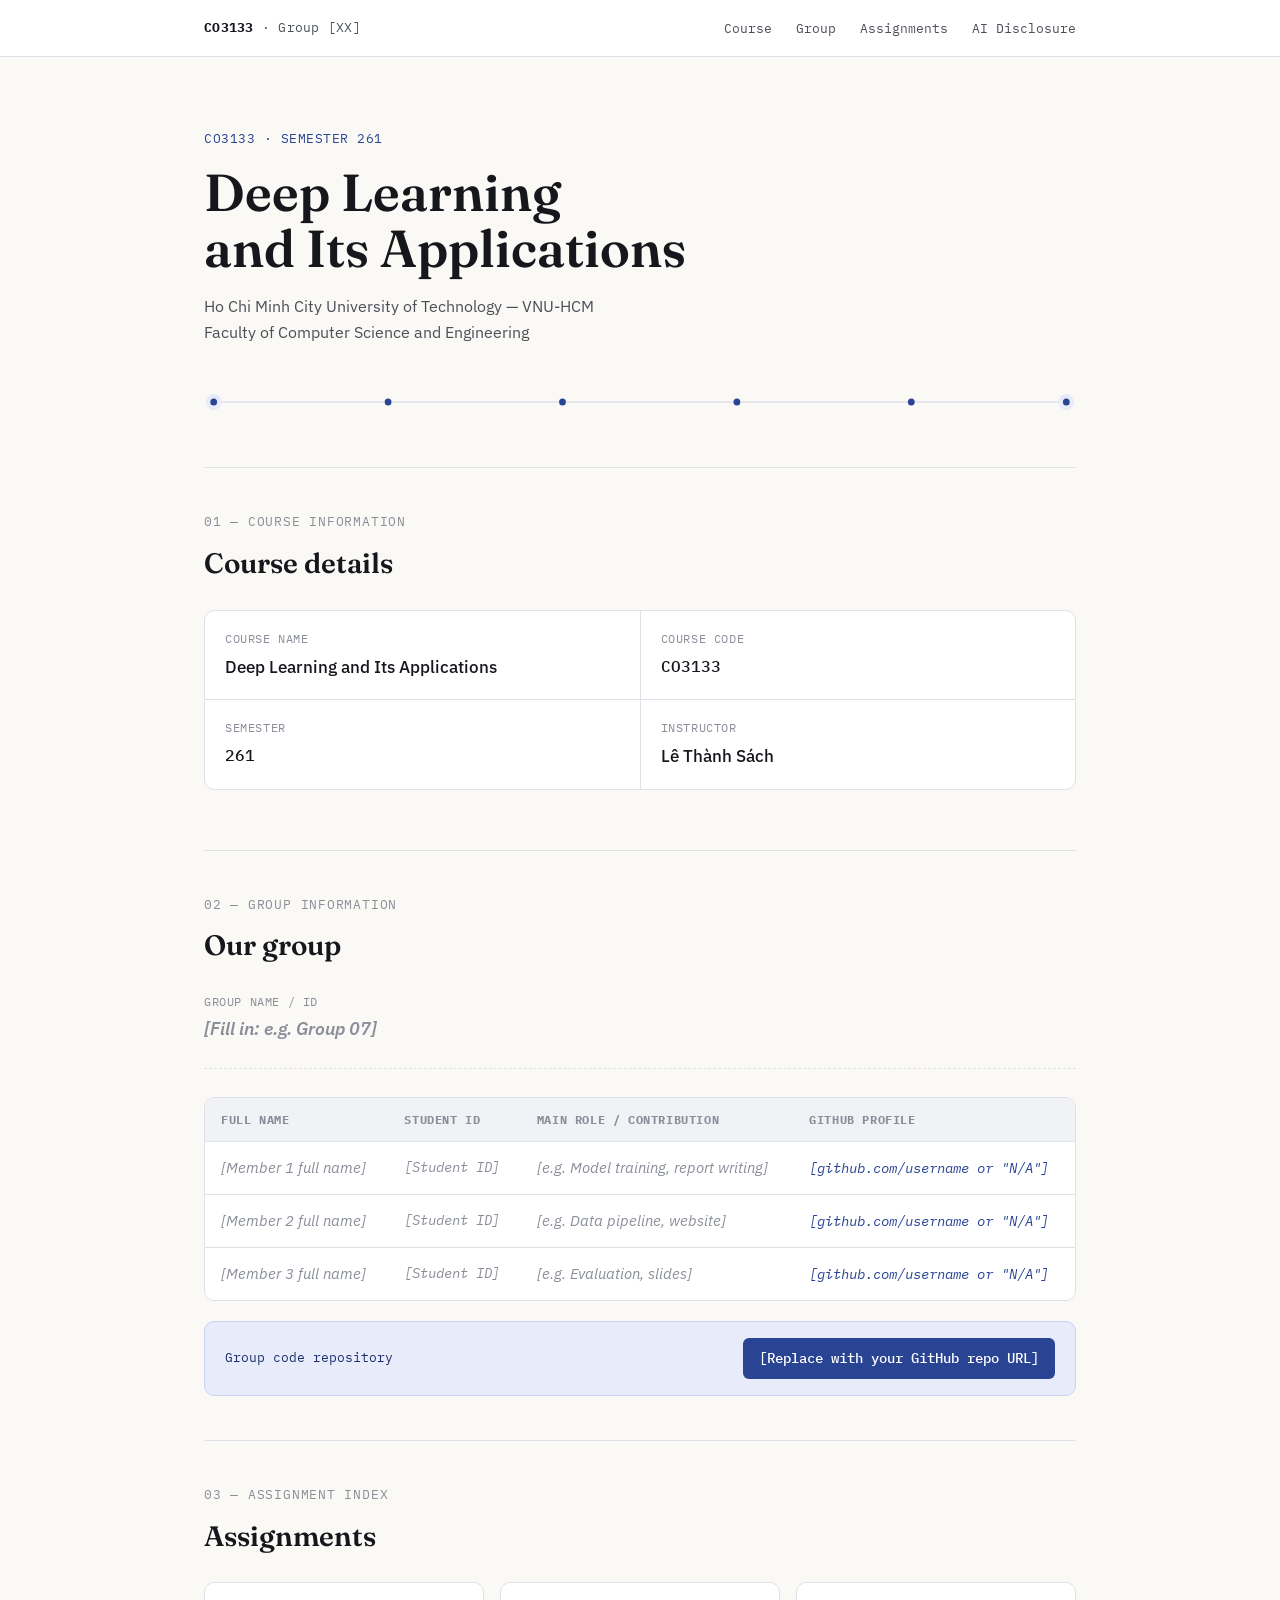
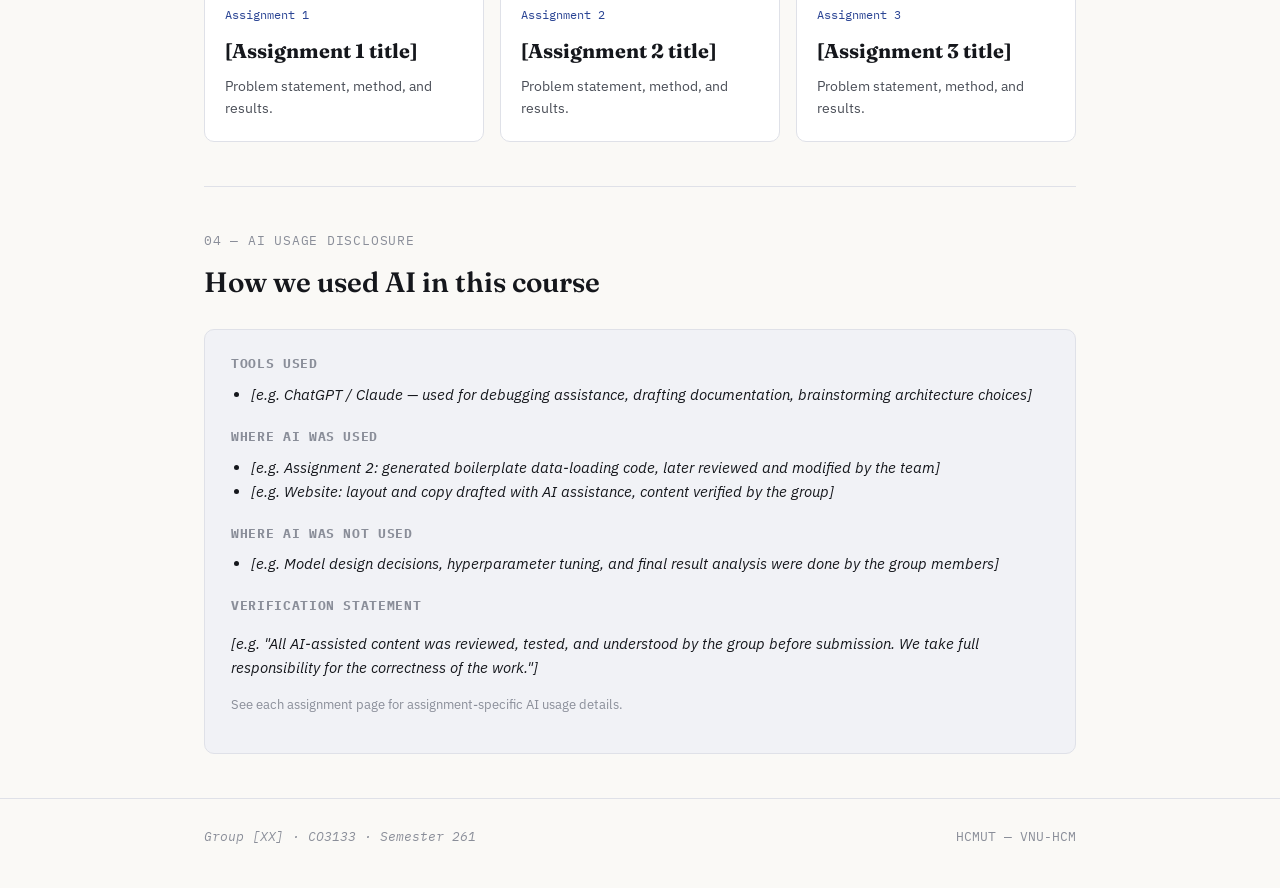
==== index.html @ ef09894c "Add files via upload" ====
<!DOCTYPE html>
<html lang="en">
<head>
<meta charset="UTF-8">
<meta name="viewport" content="width=device-width, initial-scale=1.0">
<title>CO3133 — Deep Learning and Its Applications | Group Site</title>
<meta name="description" content="Group landing page for CO3133 - Deep Learning and Its Applications, HCMUT.">
<link rel="stylesheet" href="style.css">
</head>
<body>

<header class="topnav">
  <div class="wrap">
    <a class="brand" href="#top"><strong>CO3133</strong> · Group [XX]</a>
    <nav>
      <a href="#course">Course</a>
      <a href="#group">Group</a>
      <a href="#assignments">Assignments</a>
      <a href="#ai-disclosure">AI Disclosure</a>
    </nav>
  </div>
</header>

<main id="top">
  <div class="wrap">

    <section class="hero">
      <p class="eyebrow">CO3133 · Semester 261</p>
      <h1 class="title">Deep Learning<br>and Its Applications</h1>
      <p class="institution">
        <span class="line">Ho Chi Minh City University of Technology — VNU-HCM</span>
        <span class="line">Faculty of Computer Science and Engineering</span>
      </p>

      <svg class="node-divider" viewBox="0 0 900 34" preserveAspectRatio="none" aria-hidden="true">
        <line x1="10" y1="17" x2="890" y2="17"></line>
        <circle class="pulse" cx="10" cy="17" r="8"></circle>
        <circle cx="10" cy="17" r="3.5"></circle>
        <circle cx="190" cy="17" r="3.5"></circle>
        <circle cx="370" cy="17" r="3.5"></circle>
        <circle cx="550" cy="17" r="3.5"></circle>
        <circle cx="730" cy="17" r="3.5"></circle>
        <circle class="pulse" cx="890" cy="17" r="8"></circle>
        <circle cx="890" cy="17" r="3.5"></circle>
      </svg>
    </section>

    <section id="course">
      <p class="section-label">01 — Course information</p>
      <h2 class="section-title">Course details</h2>
      <dl class="kv-grid">
        <div class="kv-item">
          <dt>Course name</dt>
          <dd>Deep Learning and Its Applications</dd>
        </div>
        <div class="kv-item">
          <dt>Course code</dt>
          <dd class="mono">CO3133</dd>
        </div>
        <div class="kv-item">
          <dt>Semester</dt>
          <dd class="mono">261</dd>
        </div>
        <div class="kv-item">
          <dt>Instructor</dt>
          <dd>Lê Thành Sách</dd>
        </div>
      </dl>
    </section>

    <section id="group">
      <p class="section-label">02 — Group information</p>
      <h2 class="section-title">Our group</h2>

      <dl class="group-meta">
        <div class="item">
          <dt>Group name / ID</dt>
          <dd class="placeholder">[Fill in: e.g. Group 07]</dd>
        </div>
      </dl>

      <div class="table-wrap">
        <table class="members">
          <thead>
            <tr>
              <th>Full name</th>
              <th>Student ID</th>
              <th>Main role / contribution</th>
              <th>GitHub profile</th>
            </tr>
          </thead>
          <tbody>
            <tr>
              <td class="placeholder">[Member 1 full name]</td>
              <td class="mono placeholder">[Student ID]</td>
              <td class="placeholder">[e.g. Model training, report writing]</td>
              <td><a href="#" class="placeholder">[github.com/username or "N/A"]</a></td>
            </tr>
            <tr>
              <td class="placeholder">[Member 2 full name]</td>
              <td class="mono placeholder">[Student ID]</td>
              <td class="placeholder">[e.g. Data pipeline, website]</td>
              <td><a href="#" class="placeholder">[github.com/username or "N/A"]</a></td>
            </tr>
            <tr>
              <td class="placeholder">[Member 3 full name]</td>
              <td class="mono placeholder">[Student ID]</td>
              <td class="placeholder">[e.g. Evaluation, slides]</td>
              <td><a href="#" class="placeholder">[github.com/username or "N/A"]</a></td>
            </tr>
            <!-- Add or remove <tr> rows to match your actual group size. -->
          </tbody>
        </table>
      </div>

      <div class="repo-callout">
        <span class="label">Group code repository</span>
        <a class="button" href="#" id="repo-link">[Replace with your GitHub repo URL]</a>
      </div>
    </section>

    <section id="assignments">
      <p class="section-label">03 — Assignment index</p>
      <h2 class="section-title">Assignments</h2>
      <div class="assign-grid">
        <a class="assign-card" href="assignment1.html">
          <p class="tag">Assignment 1</p>
          <h3>[Assignment 1 title]</h3>
          <p>Problem statement, method, and results.</p>
        </a>
        <a class="assign-card" href="assignment2.html">
          <p class="tag">Assignment 2</p>
          <h3>[Assignment 2 title]</h3>
          <p>Problem statement, method, and results.</p>
        </a>
        <a class="assign-card" href="assignment3.html">
          <p class="tag">Assignment 3</p>
          <h3>[Assignment 3 title]</h3>
          <p>Problem statement, method, and results.</p>
        </a>
      </div>
    </section>

    <section id="ai-disclosure">
      <p class="section-label">04 — AI usage disclosure</p>
      <h2 class="section-title">How we used AI in this course</h2>
      <div class="disclosure-box">
        <h4>Tools used</h4>
        <ul>
          <li class="placeholder">[e.g. ChatGPT / Claude — used for debugging assistance, drafting documentation, brainstorming architecture choices]</li>
        </ul>
        <h4>Where AI was used</h4>
        <ul>
          <li class="placeholder">[e.g. Assignment 2: generated boilerplate data-loading code, later reviewed and modified by the team]</li>
          <li class="placeholder">[e.g. Website: layout and copy drafted with AI assistance, content verified by the group]</li>
        </ul>
        <h4>Where AI was NOT used</h4>
        <ul>
          <li class="placeholder">[e.g. Model design decisions, hyperparameter tuning, and final result analysis were done by the group members]</li>
        </ul>
        <h4>Verification statement</h4>
        <p class="placeholder">[e.g. "All AI-assisted content was reviewed, tested, and understood by the group before submission. We take full responsibility for the correctness of the work."]</p>
        <p style="margin-top:14px; color: var(--ink-faint); font-size: 13px;">
          See each assignment page for assignment-specific AI usage details.
        </p>
      </div>
    </section>

  </div>
</main>

<footer>
  <div class="wrap" style="display:flex; justify-content:space-between; width:100%; flex-wrap:wrap; gap:8px;">
    <span class="placeholder">Group [XX] · CO3133 · Semester 261</span>
    <span>HCMUT — VNU-HCM</span>
  </div>
</footer>

</body>
</html>
---- style.css ----
/* ===================================================================
   CO3133 — Deep Learning and Its Applications — Group Site
   Design system: academic-technical. Paper background, deep indigo
   accent, serif display + sans body + mono for data fields (course
   codes, student IDs, repo paths) so identifiers read as data, not prose.
   =================================================================== */

@import url('https://fonts.googleapis.com/css2?family=Fraunces:opsz,wght@9..144,400;9..144,600;9..144,700&family=IBM+Plex+Sans:wght@400;500;600&family=IBM+Plex+Mono:wght@400;500&display=swap');

:root {
  --bg: #faf9f6;
  --paper: #ffffff;
  --ink: #15171c;
  --ink-soft: #4b4f58;
  --ink-faint: #8a8e99;
  --accent: #2a4494;
  --accent-dark: #1c2f6b;
  --accent-soft: #e7ebfa;
  --line: #dfe1e8;
  --mono-bg: #f1f2f6;
  --radius: 10px;
  --max-w: 920px;

  --font-display: 'Fraunces', Georgia, serif;
  --font-body: 'IBM Plex Sans', -apple-system, sans-serif;
  --font-mono: 'IBM Plex Mono', 'SFMono-Regular', Menlo, monospace;
}

* { box-sizing: border-box; }

html { scroll-behavior: smooth; }
@media (prefers-reduced-motion: reduce) {
  html { scroll-behavior: auto; }
  * { animation: none !important; transition: none !important; }
}

body {
  margin: 0;
  background: var(--bg);
  color: var(--ink);
  font-family: var(--font-body);
  font-size: 16px;
  line-height: 1.6;
  -webkit-font-smoothing: antialiased;
}

.wrap {
  max-width: var(--max-w);
  margin: 0 auto;
  padding: 0 24px;
}

/* ---------- Top nav ---------- */
.topnav {
  border-bottom: 1px solid var(--line);
  background: var(--paper);
  position: sticky;
  top: 0;
  z-index: 10;
}
.topnav .wrap {
  display: flex;
  align-items: center;
  justify-content: space-between;
  height: 56px;
}
.topnav .brand {
  font-family: var(--font-mono);
  font-size: 13px;
  letter-spacing: 0.02em;
  color: var(--ink-soft);
  text-decoration: none;
}
.topnav .brand strong { color: var(--ink); }
.topnav nav a {
  font-family: var(--font-mono);
  font-size: 13px;
  color: var(--ink-soft);
  text-decoration: none;
  margin-left: 20px;
}
.topnav nav a:hover, .topnav nav a:focus-visible { color: var(--accent); }

/* ---------- Hero ---------- */
.hero {
  padding: 72px 0 40px;
}
.eyebrow {
  font-family: var(--font-mono);
  font-size: 13px;
  color: var(--accent);
  letter-spacing: 0.04em;
  text-transform: uppercase;
  margin: 0 0 14px;
}
h1.title {
  font-family: var(--font-display);
  font-weight: 600;
  font-size: clamp(32px, 5vw, 52px);
  line-height: 1.08;
  margin: 0 0 18px;
  color: var(--ink);
}
.institution {
  font-size: 16px;
  color: var(--ink-soft);
  margin: 0;
  max-width: 46ch;
}
.institution .line { display: block; }

/* ---------- Node divider (signature element) ---------- */
.node-divider {
  width: 100%;
  height: 34px;
  margin: 40px 0 8px;
  display: block;
}
.node-divider circle { fill: var(--accent); }
.node-divider line { stroke: var(--line); stroke-width: 1.5; }
.node-divider .pulse { fill: var(--accent-soft); }

/* ---------- Sections ---------- */
section { padding: 44px 0; border-top: 1px solid var(--line); }
section:first-of-type { border-top: none; }

.section-label {
  font-family: var(--font-mono);
  font-size: 13px;
  color: var(--ink-faint);
  text-transform: uppercase;
  letter-spacing: 0.06em;
  margin: 0 0 8px;
}
h2.section-title {
  font-family: var(--font-display);
  font-weight: 600;
  font-size: 28px;
  margin: 0 0 24px;
  color: var(--ink);
}

/* ---------- Key/value data grid (course info) ---------- */
.kv-grid {
  display: grid;
  grid-template-columns: repeat(2, 1fr);
  gap: 1px;
  background: var(--line);
  border: 1px solid var(--line);
  border-radius: var(--radius);
  overflow: hidden;
}
.kv-item {
  background: var(--paper);
  padding: 18px 20px;
}
.kv-item dt {
  font-family: var(--font-mono);
  font-size: 12px;
  color: var(--ink-faint);
  text-transform: uppercase;
  letter-spacing: 0.05em;
  margin: 0 0 6px;
}
.kv-item dd {
  margin: 0;
  font-size: 17px;
  font-weight: 500;
  color: var(--ink);
}
.kv-item dd.mono { font-family: var(--font-mono); font-size: 16px; }
@media (max-width: 560px) { .kv-grid { grid-template-columns: 1fr; } }

/* ---------- Group meta ---------- */
.group-meta {
  display: flex;
  gap: 32px;
  flex-wrap: wrap;
  margin-bottom: 28px;
  padding-bottom: 24px;
  border-bottom: 1px dashed var(--line);
}
.group-meta .item dt {
  font-family: var(--font-mono);
  font-size: 12px;
  color: var(--ink-faint);
  text-transform: uppercase;
  letter-spacing: 0.05em;
  margin: 0 0 4px;
}
.group-meta .item dd {
  margin: 0;
  font-size: 18px;
  font-weight: 600;
}

/* ---------- Member table ---------- */
.table-wrap {
  border: 1px solid var(--line);
  border-radius: var(--radius);
  overflow: hidden;
}
table.members {
  width: 100%;
  border-collapse: collapse;
  background: var(--paper);
}
table.members th {
  text-align: left;
  font-family: var(--font-mono);
  font-size: 12px;
  text-transform: uppercase;
  letter-spacing: 0.05em;
  color: var(--ink-faint);
  background: var(--mono-bg);
  padding: 12px 16px;
  border-bottom: 1px solid var(--line);
}
table.members td {
  padding: 14px 16px;
  border-bottom: 1px solid var(--line);
  font-size: 15px;
  vertical-align: top;
}
table.members tr:last-child td { border-bottom: none; }
table.members td.mono, table.members a {
  font-family: var(--font-mono);
  font-size: 14px;
}
table.members a { color: var(--accent); text-decoration: none; }
table.members a:hover { text-decoration: underline; }
.placeholder { color: var(--ink-faint); font-style: italic; }

/* ---------- Repo callout ---------- */
.repo-callout {
  margin-top: 20px;
  display: flex;
  align-items: center;
  justify-content: space-between;
  gap: 16px;
  flex-wrap: wrap;
  background: var(--accent-soft);
  border: 1px solid #c9d3f2;
  border-radius: var(--radius);
  padding: 16px 20px;
}
.repo-callout .label {
  font-family: var(--font-mono);
  font-size: 13px;
  color: var(--accent-dark);
}
.repo-callout a.button {
  font-family: var(--font-mono);
  font-size: 14px;
  font-weight: 500;
  color: #fff;
  background: var(--accent);
  padding: 9px 16px;
  border-radius: 6px;
  text-decoration: none;
}
.repo-callout a.button:hover { background: var(--accent-dark); }

/* ---------- Assignment cards ---------- */
.assign-grid {
  display: grid;
  grid-template-columns: repeat(3, 1fr);
  gap: 16px;
}
@media (max-width: 700px) { .assign-grid { grid-template-columns: 1fr; } }
.assign-card {
  display: block;
  border: 1px solid var(--line);
  border-radius: var(--radius);
  padding: 22px 20px;
  text-decoration: none;
  color: var(--ink);
  background: var(--paper);
  transition: border-color 0.15s ease, transform 0.15s ease;
}
.assign-card:hover, .assign-card:focus-visible {
  border-color: var(--accent);
  transform: translateY(-2px);
}
.assign-card .tag {
  font-family: var(--font-mono);
  font-size: 12px;
  color: var(--accent);
  margin: 0 0 10px;
}
.assign-card h3 {
  font-family: var(--font-display);
  font-size: 20px;
  margin: 0 0 8px;
}
.assign-card p {
  margin: 0;
  font-size: 14px;
  color: var(--ink-soft);
}

/* ---------- AI disclosure ---------- */
.disclosure-box {
  background: var(--mono-bg);
  border: 1px solid var(--line);
  border-radius: var(--radius);
  padding: 24px 26px;
}
.disclosure-box h4 {
  font-family: var(--font-mono);
  font-size: 13px;
  text-transform: uppercase;
  letter-spacing: 0.05em;
  color: var(--ink-faint);
  margin: 0 0 8px;
}
.disclosure-box h4:not(:first-child) { margin-top: 20px; }
.disclosure-box p, .disclosure-box li { font-size: 15px; color: var(--ink); }
.disclosure-box ul { margin: 8px 0 0; padding-left: 20px; }

/* ---------- Footer ---------- */
footer {
  border-top: 1px solid var(--line);
  padding: 28px 0 40px;
  font-family: var(--font-mono);
  font-size: 13px;
  color: var(--ink-faint);
  display: flex;
  justify-content: space-between;
  flex-wrap: wrap;
  gap: 8px;
}

/* ---------- Assignment stub page ---------- */
.breadcrumb {
  font-family: var(--font-mono);
  font-size: 13px;
  color: var(--ink-faint);
  margin: 28px 0 0;
}
.breadcrumb a { color: var(--accent); text-decoration: none; }
.stub-note {
  border: 1px dashed var(--line);
  border-radius: var(--radius);
  padding: 20px;
  color: var(--ink-soft);
  font-size: 14px;
  background: var(--paper);
}
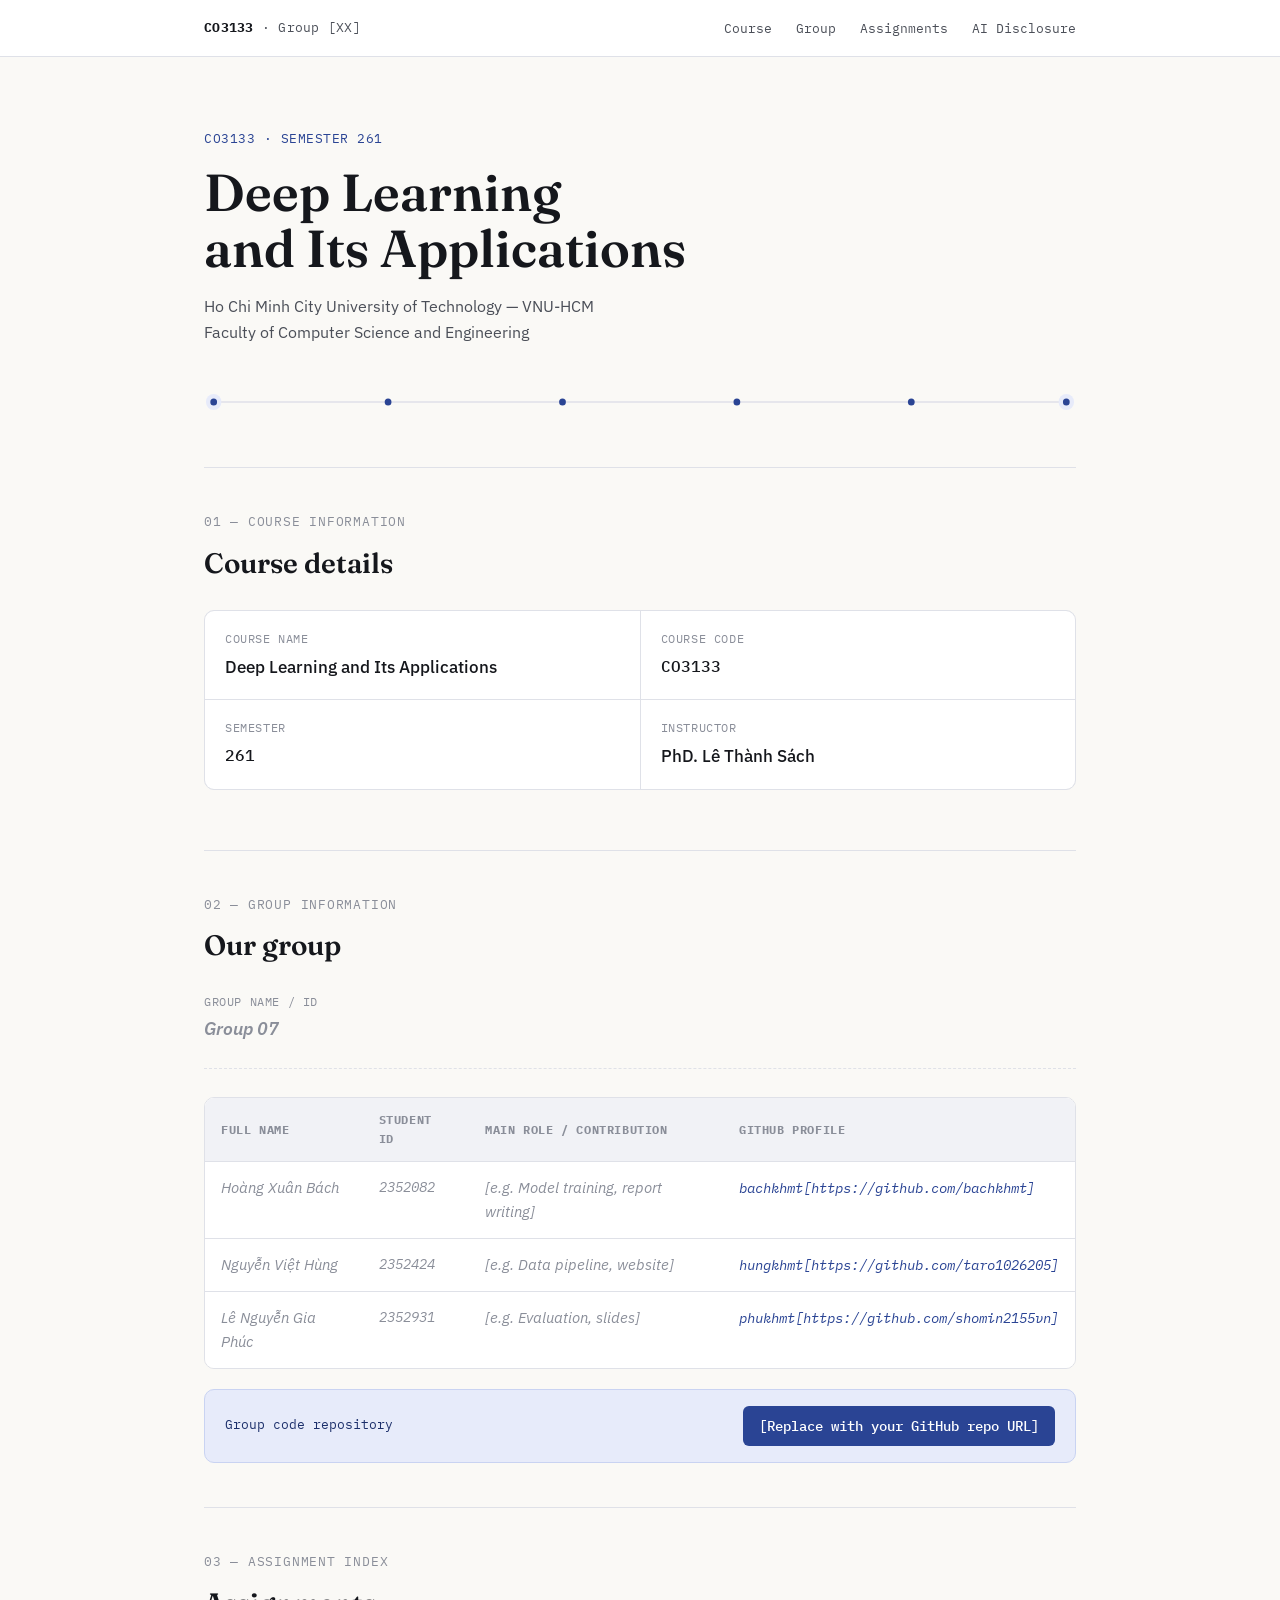
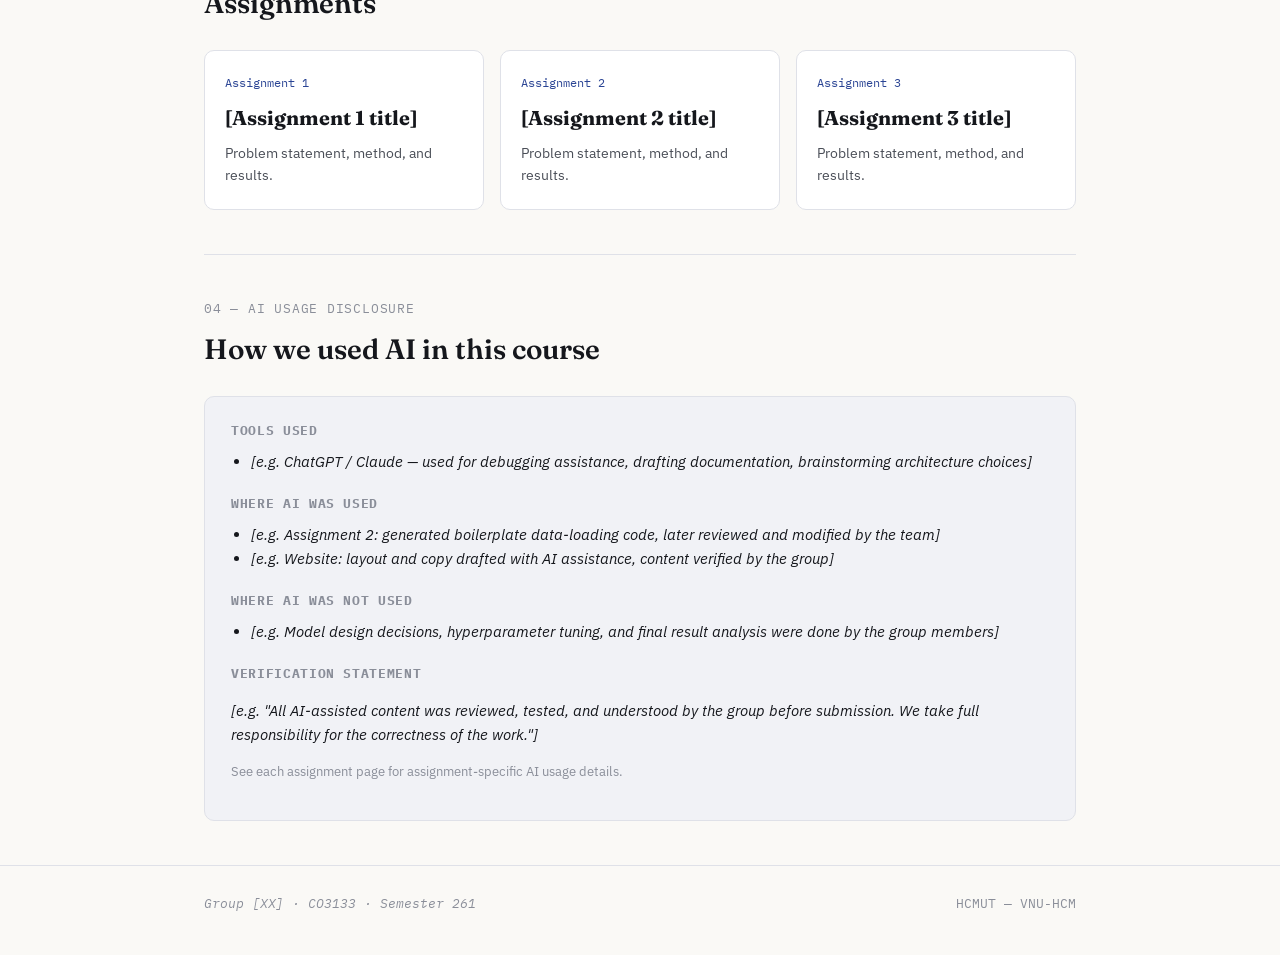
==== commit d71372d4: "personal information" ====
--- a/index.html
+++ b/index.html
@@ -63,7 +63,7 @@
         </div>
         <div class="kv-item">
           <dt>Instructor</dt>
-          <dd>Lê Thành Sách</dd>
+          <dd>PhD. Lê Thành Sách</dd>
         </div>
       </dl>
     </section>
@@ -75,7 +75,7 @@
       <dl class="group-meta">
         <div class="item">
           <dt>Group name / ID</dt>
-          <dd class="placeholder">[Fill in: e.g. Group 07]</dd>
+          <dd class="placeholder">Group 07</dd>
         </div>
       </dl>
 
@@ -91,22 +91,22 @@
           </thead>
           <tbody>
             <tr>
-              <td class="placeholder">[Member 1 full name]</td>
-              <td class="mono placeholder">[Student ID]</td>
+              <td class="placeholder">Hoàng Xuân Bách</td>
+              <td class="mono placeholder">2352082</td>
               <td class="placeholder">[e.g. Model training, report writing]</td>
-              <td><a href="#" class="placeholder">[github.com/username or "N/A"]</a></td>
+              <td><a href="#" class="placeholder">bachkhmt[https://github.com/bachkhmt]</a></td>
             </tr>
             <tr>
-              <td class="placeholder">[Member 2 full name]</td>
-              <td class="mono placeholder">[Student ID]</td>
+              <td class="placeholder">Nguyễn Việt Hùng</td>
+              <td class="mono placeholder">2352424</td>
               <td class="placeholder">[e.g. Data pipeline, website]</td>
-              <td><a href="#" class="placeholder">[github.com/username or "N/A"]</a></td>
+              <td><a href="#" class="placeholder">hungkhmt[https://github.com/taro1026205]</a></td>
             </tr>
             <tr>
-              <td class="placeholder">[Member 3 full name]</td>
-              <td class="mono placeholder">[Student ID]</td>
+              <td class="placeholder">Lê Nguyễn Gia Phúc</td>
+              <td class="mono placeholder">2352931</td>
               <td class="placeholder">[e.g. Evaluation, slides]</td>
-              <td><a href="#" class="placeholder">[github.com/username or "N/A"]</a></td>
+              <td><a href="#" class="placeholder">phukhmt[https://github.com/shomin2155vn]</a></td>
             </tr>
             <!-- Add or remove <tr> rows to match your actual group size. -->
           </tbody>
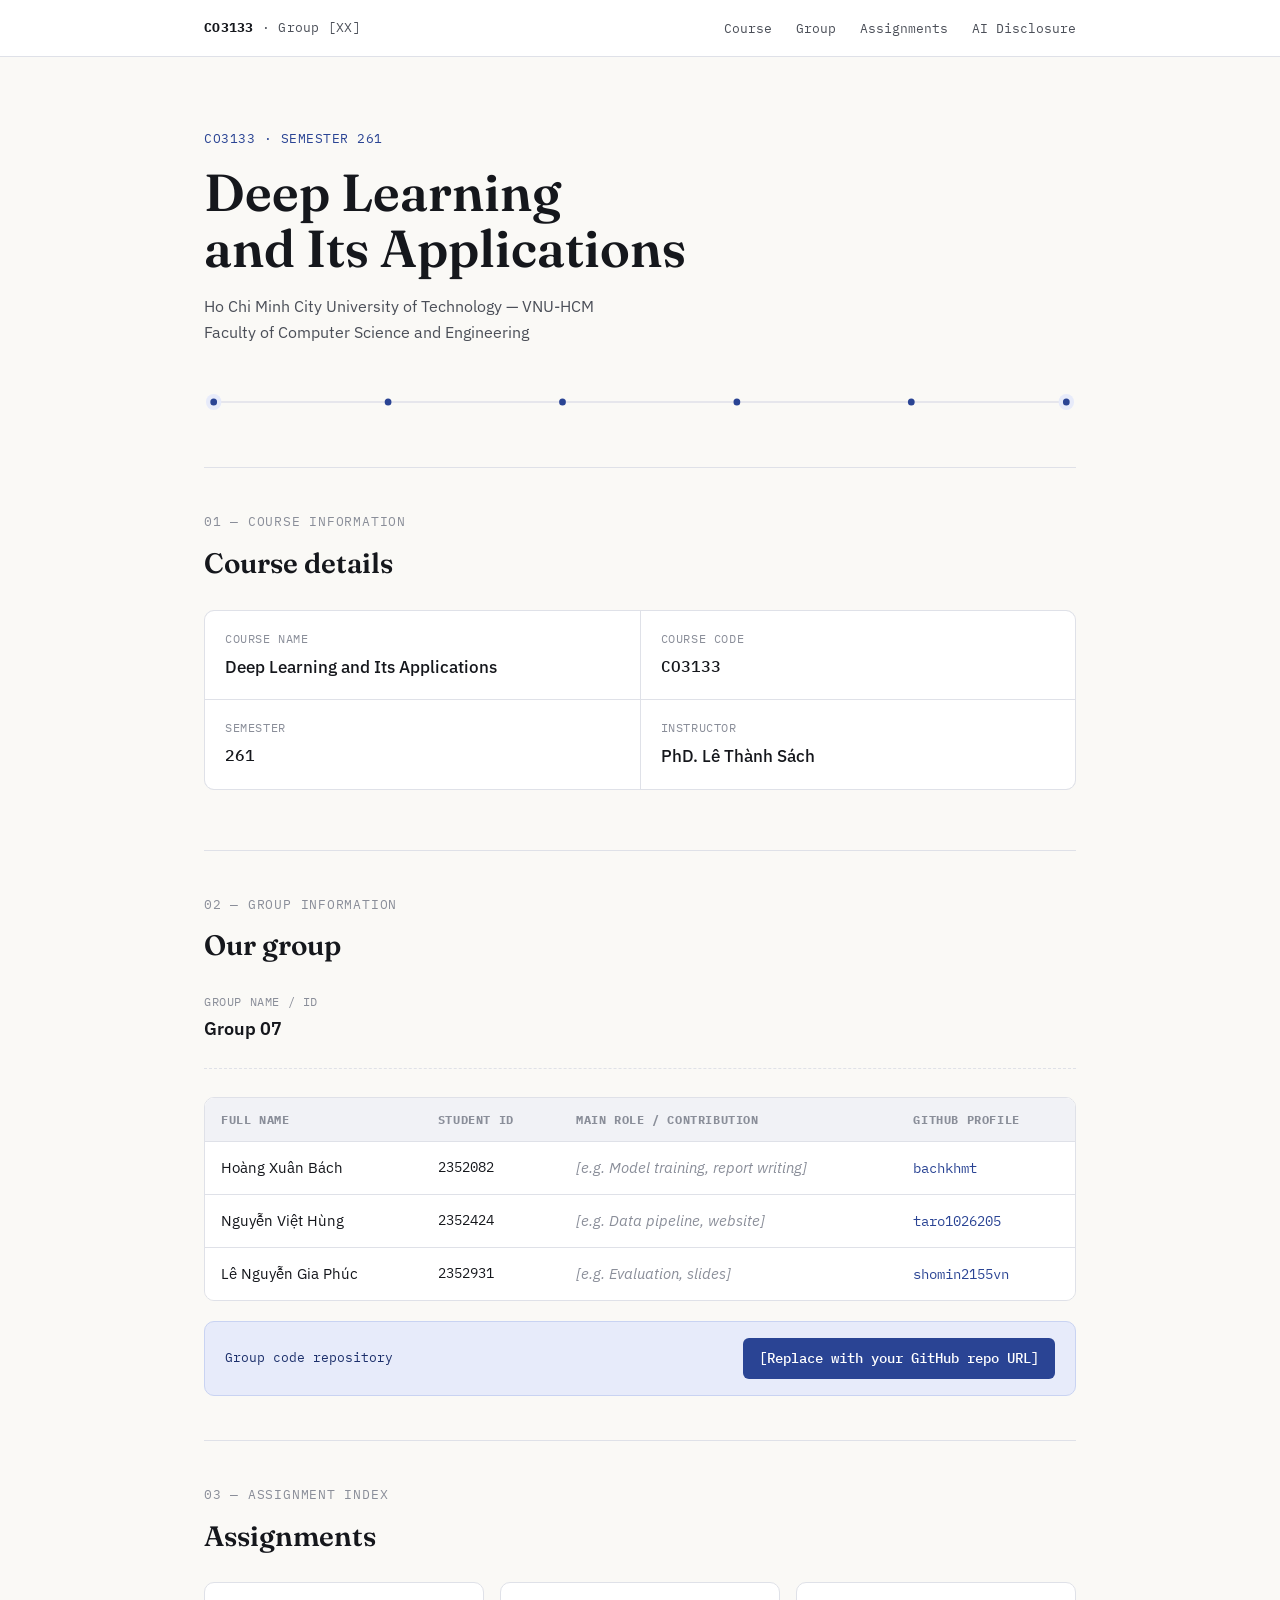
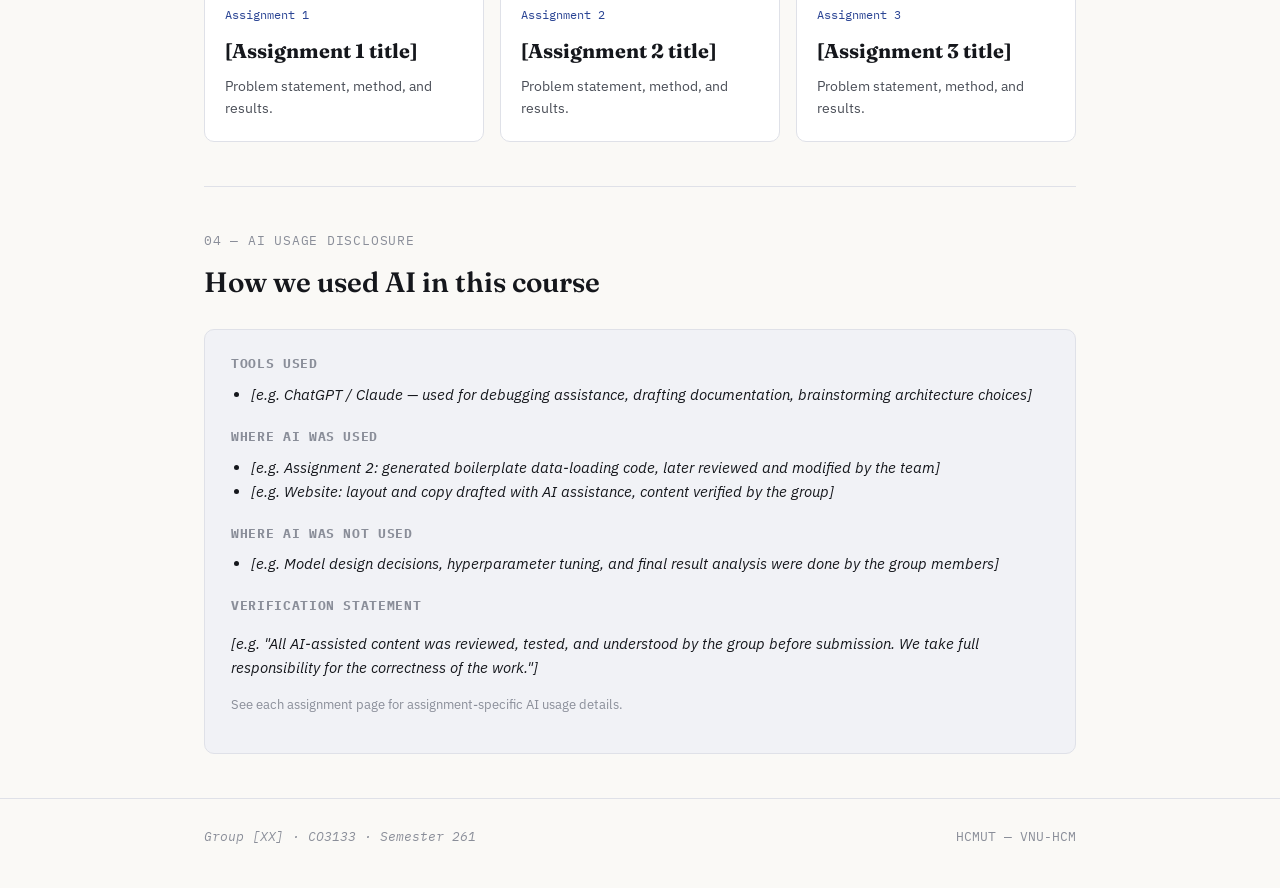
==== commit d68c2ffa: "group infor update" ====
--- a/index.html
+++ b/index.html
@@ -75,7 +75,7 @@
       <dl class="group-meta">
         <div class="item">
           <dt>Group name / ID</dt>
-          <dd class="placeholder">Group 07</dd>
+          <dd>Group 07</dd>
         </div>
       </dl>
 
@@ -91,22 +91,22 @@
           </thead>
           <tbody>
             <tr>
-              <td class="placeholder">Hoàng Xuân Bách</td>
-              <td class="mono placeholder">2352082</td>
+              <td>Hoàng Xuân Bách</td>
+              <td class="mono">2352082</td>
               <td class="placeholder">[e.g. Model training, report writing]</td>
-              <td><a href="#" class="placeholder">bachkhmt[https://github.com/bachkhmt]</a></td>
+              <td><a href="https://github.com/bachkhmt" target="_blank" rel="noopener">bachkhmt</a></td>
             </tr>
             <tr>
-              <td class="placeholder">Nguyễn Việt Hùng</td>
-              <td class="mono placeholder">2352424</td>
+              <td>Nguyễn Việt Hùng</td>
+              <td class="mono">2352424</td>
               <td class="placeholder">[e.g. Data pipeline, website]</td>
-              <td><a href="#" class="placeholder">hungkhmt[https://github.com/taro1026205]</a></td>
+              <td><a href="https://github.com/taro1026205" target="_blank" rel="noopener">taro1026205</a></td>
             </tr>
             <tr>
-              <td class="placeholder">Lê Nguyễn Gia Phúc</td>
-              <td class="mono placeholder">2352931</td>
+              <td>Lê Nguyễn Gia Phúc</td>
+              <td class="mono">2352931</td>
               <td class="placeholder">[e.g. Evaluation, slides]</td>
-              <td><a href="#" class="placeholder">phukhmt[https://github.com/shomin2155vn]</a></td>
+              <td><a href="https://github.com/shomin2155vn" target="_blank" rel="noopener">shomin2155vn</a></td>
             </tr>
             <!-- Add or remove <tr> rows to match your actual group size. -->
           </tbody>
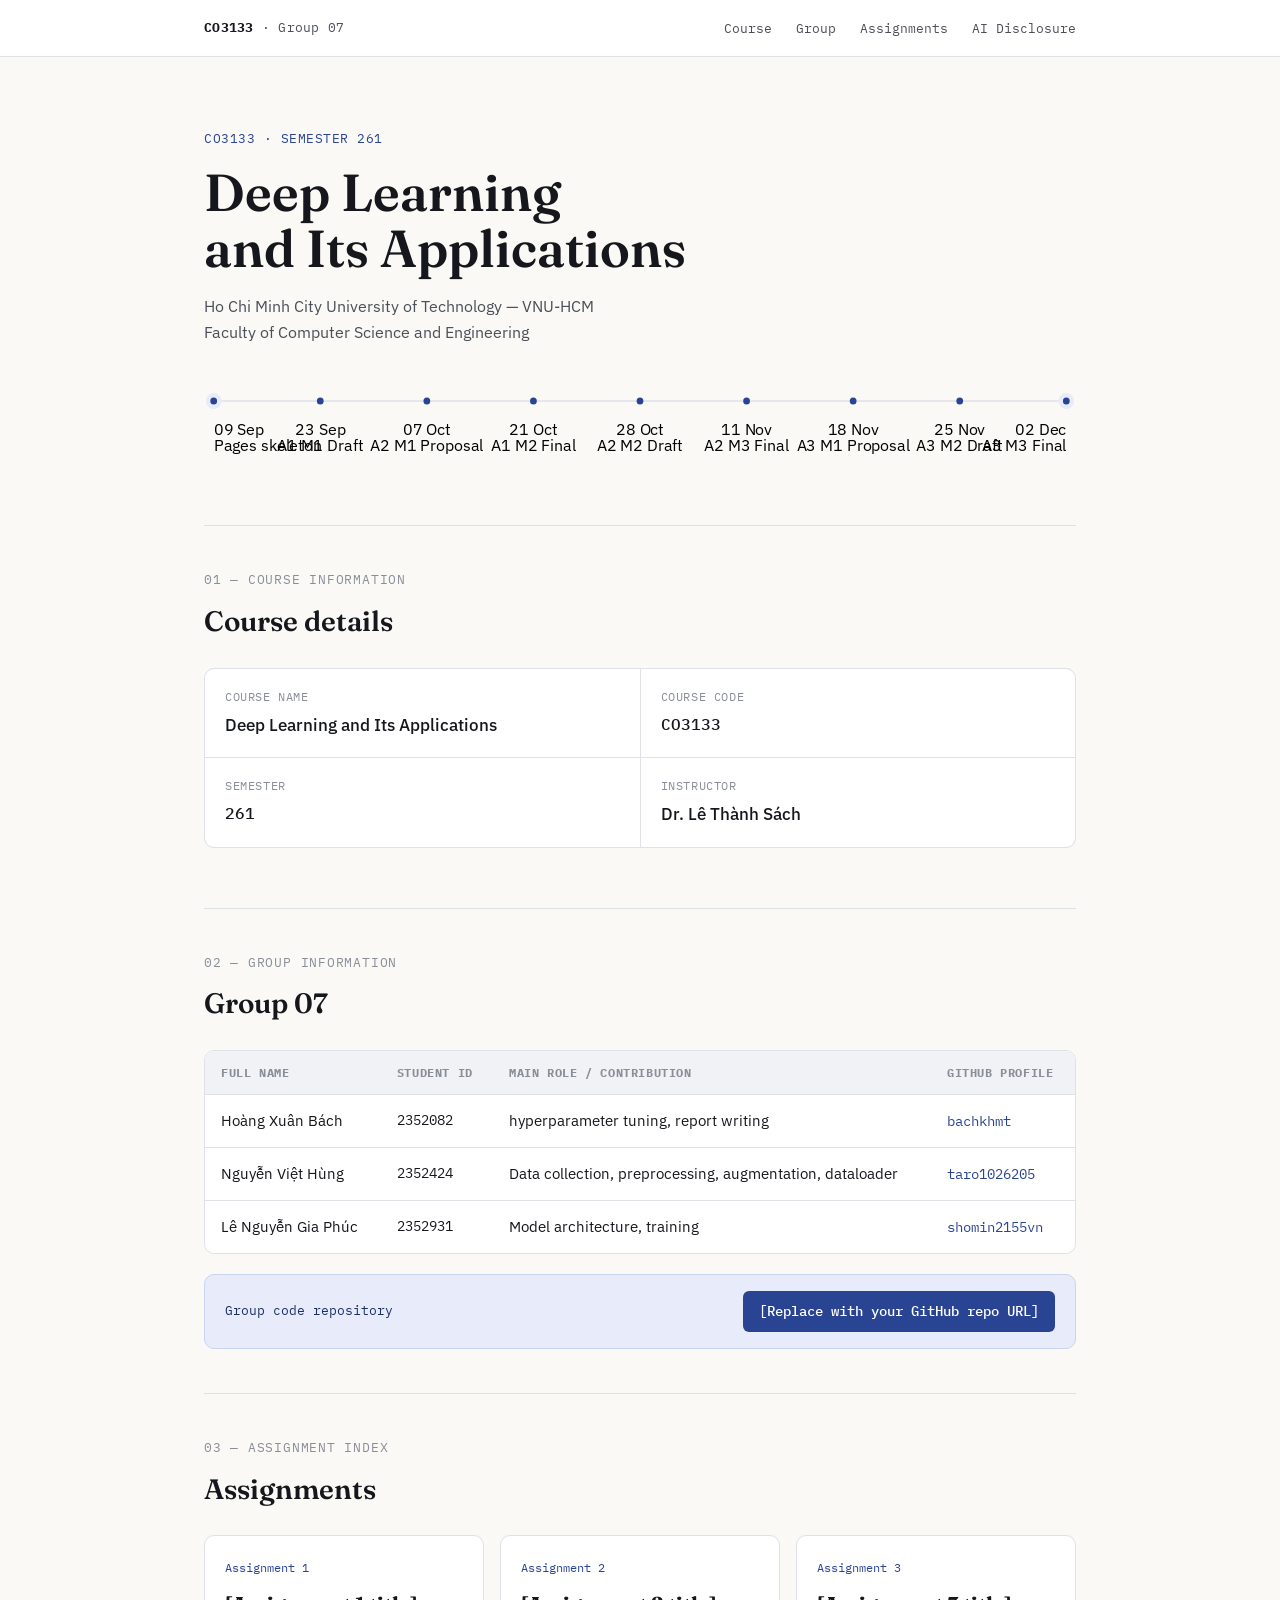
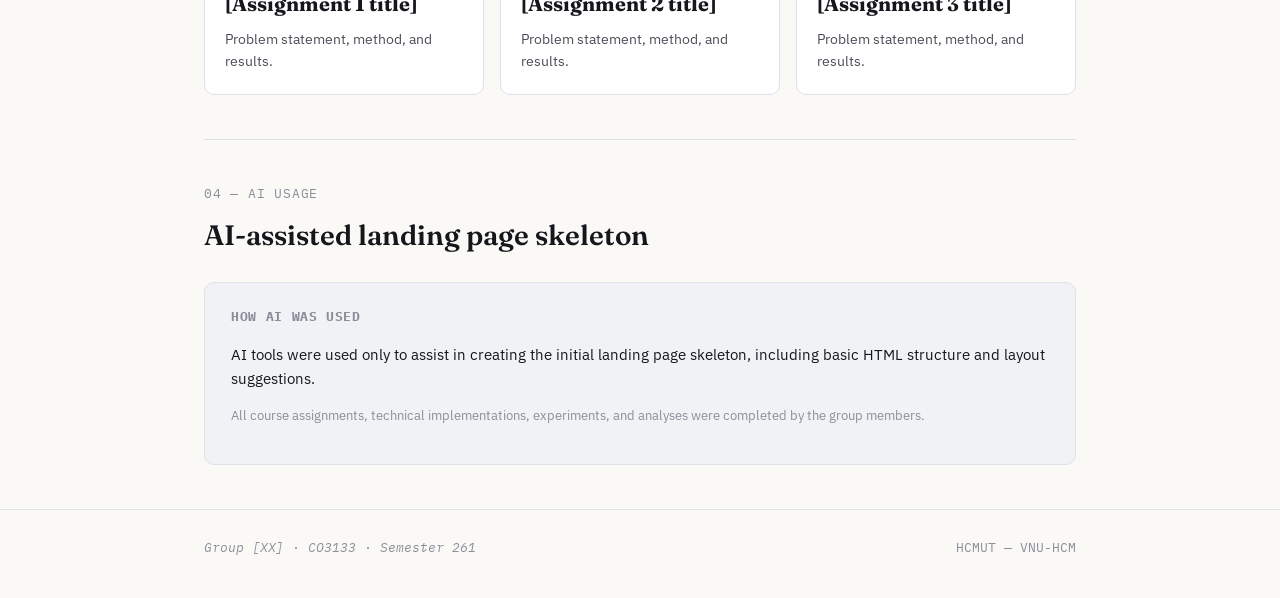
==== commit 091ea9da: "refactor: config landing page" ====
--- a/index.html
+++ b/index.html
@@ -11,7 +11,7 @@
 
 <header class="topnav">
   <div class="wrap">
-    <a class="brand" href="#top"><strong>CO3133</strong> · Group [XX]</a>
+    <a class="brand" href="#top"><strong>CO3133</strong> · Group 07 </a>
     <nav>
       <a href="#course">Course</a>
       <a href="#group">Group</a>
@@ -32,16 +32,38 @@
         <span class="line">Faculty of Computer Science and Engineering</span>
       </p>
 
-      <svg class="node-divider" viewBox="0 0 900 34" preserveAspectRatio="none" aria-hidden="true">
-        <line x1="10" y1="17" x2="890" y2="17"></line>
-        <circle class="pulse" cx="10" cy="17" r="8"></circle>
-        <circle cx="10" cy="17" r="3.5"></circle>
-        <circle cx="190" cy="17" r="3.5"></circle>
-        <circle cx="370" cy="17" r="3.5"></circle>
-        <circle cx="550" cy="17" r="3.5"></circle>
-        <circle cx="730" cy="17" r="3.5"></circle>
-        <circle class="pulse" cx="890" cy="17" r="8"></circle>
-        <circle cx="890" cy="17" r="3.5"></circle>
+      <svg class="node-divider" style="height: 92px;" viewBox="0 0 900 92" preserveAspectRatio="none" role="img" aria-label="Course milestones from September to December 2026">
+        <line x1="10" y1="16" x2="890" y2="16"></line>
+
+        <g class="milestone-node" transform="translate(10 16)">
+          <circle class="pulse" r="8"></circle><circle r="3.5"></circle>
+          <text y="34" text-anchor="start">09 Sep</text><text y="50" text-anchor="start">Pages skeleton</text>
+        </g>
+        <g class="milestone-node" transform="translate(120 16)">
+          <circle r="3.5"></circle><text y="34" text-anchor="middle">23 Sep</text><text y="50" text-anchor="middle">A1 M1 Draft</text>
+        </g>
+        <g class="milestone-node" transform="translate(230 16)">
+          <circle r="3.5"></circle><text y="34" text-anchor="middle">07 Oct</text><text y="50" text-anchor="middle">A2 M1 Proposal</text>
+        </g>
+        <g class="milestone-node" transform="translate(340 16)">
+          <circle r="3.5"></circle><text y="34" text-anchor="middle">21 Oct</text><text y="50" text-anchor="middle">A1 M2 Final</text>
+        </g>
+        <g class="milestone-node" transform="translate(450 16)">
+          <circle r="3.5"></circle><text y="34" text-anchor="middle">28 Oct</text><text y="50" text-anchor="middle">A2 M2 Draft</text>
+        </g>
+        <g class="milestone-node" transform="translate(560 16)">
+          <circle r="3.5"></circle><text y="34" text-anchor="middle">11 Nov</text><text y="50" text-anchor="middle">A2 M3 Final</text>
+        </g>
+        <g class="milestone-node" transform="translate(670 16)">
+          <circle r="3.5"></circle><text y="34" text-anchor="middle">18 Nov</text><text y="50" text-anchor="middle">A3 M1 Proposal</text>
+        </g>
+        <g class="milestone-node" transform="translate(780 16)">
+          <circle r="3.5"></circle><text y="34" text-anchor="middle">25 Nov</text><text y="50" text-anchor="middle">A3 M2 Draft</text>
+        </g>
+        <g class="milestone-node" transform="translate(890 16)">
+          <circle class="pulse" r="8"></circle><circle r="3.5"></circle>
+          <text y="34" text-anchor="end">02 Dec</text><text y="50" text-anchor="end">A3 M3 Final</text>
+        </g>
       </svg>
     </section>
 
@@ -63,21 +85,14 @@
         </div>
         <div class="kv-item">
           <dt>Instructor</dt>
-          <dd>PhD. Lê Thành Sách</dd>
+          <dd>Dr. Lê Thành Sách</dd>
         </div>
       </dl>
     </section>
 
     <section id="group">
       <p class="section-label">02 — Group information</p>
-      <h2 class="section-title">Our group</h2>
-
-      <dl class="group-meta">
-        <div class="item">
-          <dt>Group name / ID</dt>
-          <dd>Group 07</dd>
-        </div>
-      </dl>
+      <h2 class="section-title">Group 07</h2>
 
       <div class="table-wrap">
         <table class="members">
@@ -93,19 +108,19 @@
             <tr>
               <td>Hoàng Xuân Bách</td>
               <td class="mono">2352082</td>
-              <td class="placeholder">[e.g. Model training, report writing]</td>
+              <td>hyperparameter tuning, report writing</td>
               <td><a href="https://github.com/bachkhmt" target="_blank" rel="noopener">bachkhmt</a></td>
             </tr>
             <tr>
               <td>Nguyễn Việt Hùng</td>
               <td class="mono">2352424</td>
-              <td class="placeholder">[e.g. Data pipeline, website]</td>
+              <td>Data collection, preprocessing, augmentation, dataloader</td>
               <td><a href="https://github.com/taro1026205" target="_blank" rel="noopener">taro1026205</a></td>
             </tr>
             <tr>
               <td>Lê Nguyễn Gia Phúc</td>
               <td class="mono">2352931</td>
-              <td class="placeholder">[e.g. Evaluation, slides]</td>
+              <td>Model architecture, training</td>
               <td><a href="https://github.com/shomin2155vn" target="_blank" rel="noopener">shomin2155vn</a></td>
             </tr>
             <!-- Add or remove <tr> rows to match your actual group size. -->
@@ -142,26 +157,19 @@
     </section>
 
     <section id="ai-disclosure">
-      <p class="section-label">04 — AI usage disclosure</p>
-      <h2 class="section-title">How we used AI in this course</h2>
+      <p class="section-label">04 — AI usage</p>
+      <h2 class="section-title">AI-assisted landing page skeleton</h2>
+
       <div class="disclosure-box">
-        <h4>Tools used</h4>
-        <ul>
-          <li class="placeholder">[e.g. ChatGPT / Claude — used for debugging assistance, drafting documentation, brainstorming architecture choices]</li>
-        </ul>
-        <h4>Where AI was used</h4>
-        <ul>
-          <li class="placeholder">[e.g. Assignment 2: generated boilerplate data-loading code, later reviewed and modified by the team]</li>
-          <li class="placeholder">[e.g. Website: layout and copy drafted with AI assistance, content verified by the group]</li>
-        </ul>
-        <h4>Where AI was NOT used</h4>
-        <ul>
-          <li class="placeholder">[e.g. Model design decisions, hyperparameter tuning, and final result analysis were done by the group members]</li>
-        </ul>
-        <h4>Verification statement</h4>
-        <p class="placeholder">[e.g. "All AI-assisted content was reviewed, tested, and understood by the group before submission. We take full responsibility for the correctness of the work."]</p>
+        <h4>How AI was used</h4>
+        <p>
+          AI tools were used only to assist in creating the initial landing page
+          skeleton, including basic HTML structure and layout suggestions.
+        </p>
+
         <p style="margin-top:14px; color: var(--ink-faint); font-size: 13px;">
-          See each assignment page for assignment-specific AI usage details.
+          All course assignments, technical implementations, experiments, and
+          analyses were completed by the group members.
         </p>
       </div>
     </section>
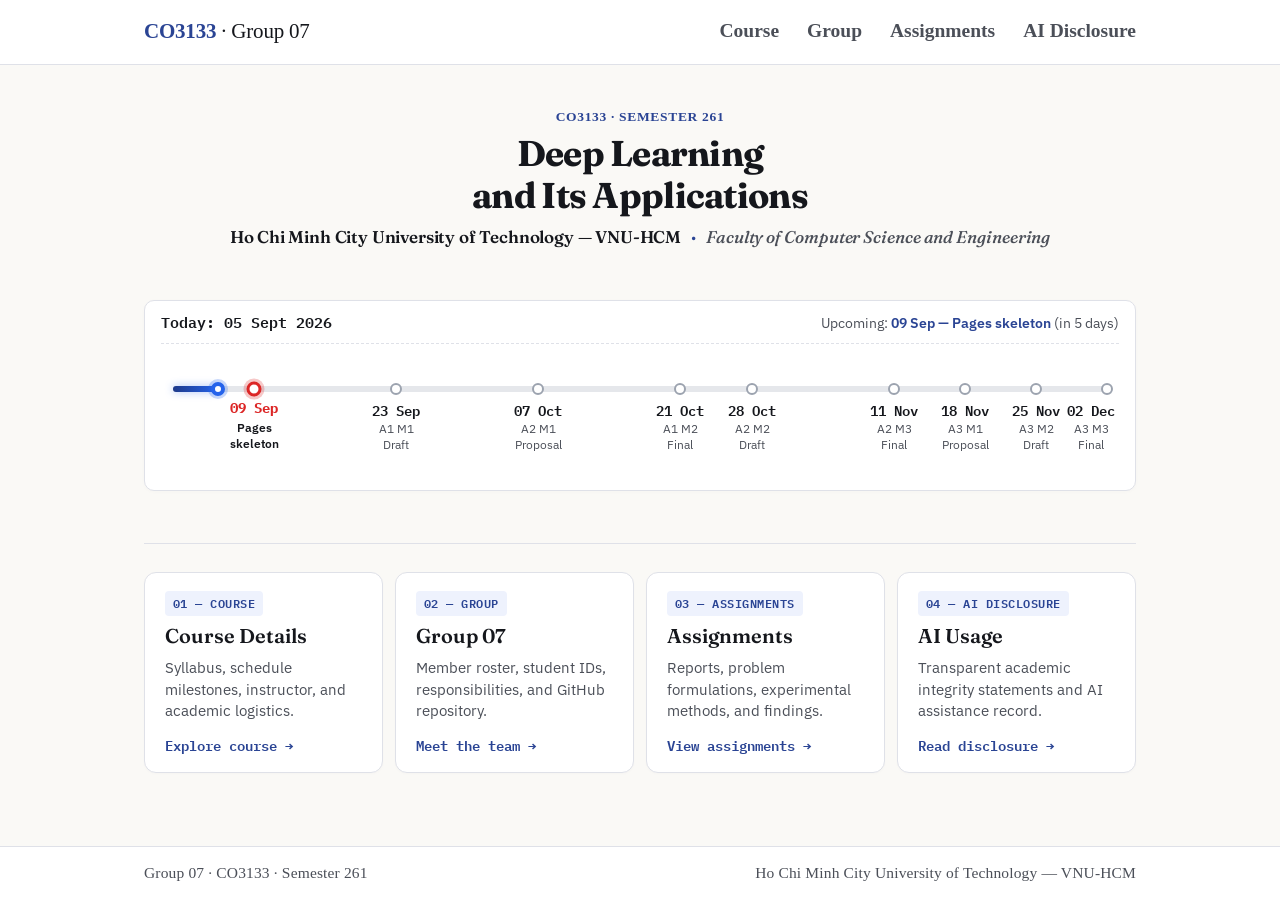
==== commit d1a4307f: "refactor: split single HTML page into multiple subpages for better review" ====
--- a/index.html
+++ b/index.html
@@ -1,22 +1,546 @@
 <!DOCTYPE html>
 <html lang="en">
 <head>
-<meta charset="UTF-8">
-<meta name="viewport" content="width=device-width, initial-scale=1.0">
-<title>CO3133 — Deep Learning and Its Applications | Group Site</title>
-<meta name="description" content="Group landing page for CO3133 - Deep Learning and Its Applications, HCMUT.">
-<link rel="stylesheet" href="style.css">
+  <meta charset="UTF-8">
+  <meta name="viewport" content="width=device-width, initial-scale=1.0">
+  <title>CO3133 Deep Learning Group 07 | HCMUT — VNU-HCM</title>
+  <meta name="description" content="Course website for CO3133 Deep Learning and Its Applications at HCMUT — VNU-HCM, Group 07.">
+  <meta property="og:title" content="CO3133 Deep Learning Group 07 | HCMUT — VNU-HCM">
+  <meta property="og:description" content="Course website for CO3133 Deep Learning and Its Applications at HCMUT — VNU-HCM, Group 07.">
+  <meta property="og:type" content="website">
+  
+  <link rel="preconnect" href="https://fonts.googleapis.com">
+  <link rel="preconnect" href="https://fonts.gstatic.com" crossorigin>
+  <link href="https://fonts.googleapis.com/css2?family=Fraunces:opsz,wght@9..144,500;9..144,600;9..144,700&family=IBM+Plex+Mono:wght@400;500;600&family=IBM+Plex+Sans:wght@400;500;600&display=swap" rel="stylesheet">
+  <link rel="stylesheet" href="style.css">
+  <link rel="stylesheet" href="/style.css">
+
+  <style>
+    /* Embedded core styling to guarantee zero FOUC and perfect rendering */
+    :root {
+      --bg: #faf9f6;
+      --paper: #ffffff;
+      --ink: #15171c;
+      --ink-soft: #4b4f58;
+      --ink-faint: #8a8e99;
+      --accent: #2a4494;
+      --accent-dark: #1c2f6b;
+      --accent-soft: #eef2fd;
+      --accent-active: #2563eb;
+      --line: #dfe1e8;
+      --radius: 12px;
+      --max-w: 1040px;
+      --font-display: 'Fraunces', 'Times New Roman', Times, Georgia, serif;
+      --font-body: 'IBM Plex Sans', -apple-system, sans-serif;
+      --font-mono: 'IBM Plex Mono', 'SFMono-Regular', Menlo, monospace;
+    }
+
+    * { box-sizing: border-box; }
+    html { scroll-behavior: smooth; }
+    body {
+      margin: 0;
+      background: var(--bg);
+      color: var(--ink);
+      font-family: var(--font-body);
+      font-size: 16px;
+      line-height: 1.6;
+      -webkit-font-smoothing: antialiased;
+    }
+
+    .wrap {
+      max-width: var(--max-w);
+      margin: 0 auto;
+      padding: 0 24px;
+      width: 100%;
+    }
+
+    @keyframes pageFadeIn {
+      from {
+        opacity: 0.88;
+        transform: translateY(2px);
+      }
+      to {
+        opacity: 1;
+        transform: translateY(0);
+      }
+    }
+
+    main {
+      animation: pageFadeIn 0.18s cubic-bezier(0.16, 1, 0.3, 1);
+    }
+
+    /* Top Navigation */
+    .topnav {
+      border-bottom: 1px solid var(--line);
+      background: var(--paper);
+      position: sticky;
+      top: 0;
+      z-index: 50;
+      flex-shrink: 0;
+      width: 100%;
+    }
+    .topnav .wrap {
+      display: flex;
+      justify-content: space-between;
+      align-items: center;
+      height: 64px;
+    }
+    .topnav .brand {
+      font-size: 21px;
+      color: var(--ink);
+      text-decoration: none;
+      letter-spacing: -0.01em;
+      font-family: 'Times New Roman', Times, serif;
+      transition: color 0.15s ease;
+    }
+    .topnav .brand strong {
+      color: var(--accent);
+      font-weight: 700;
+    }
+    .topnav .brand:hover {
+      color: var(--accent);
+    }
+    .topnav nav {
+      display: flex;
+      align-items: center;
+      gap: 28px;
+    }
+    .topnav nav a {
+      font-family: 'Times New Roman', Times, serif;
+      color: var(--ink-soft);
+      text-decoration: none;
+      font-size: 19.5px;
+      font-weight: 600;
+      padding: 6px 0;
+      border-bottom: 2.5px solid transparent;
+      position: relative;
+      transition: color 0.15s ease, border-color 0.15s ease;
+    }
+    .topnav nav a:hover {
+      color: var(--accent);
+    }
+    .topnav nav a.active {
+      color: var(--accent);
+      font-weight: 700;
+      border-bottom: 2.5px solid var(--accent);
+    }
+
+    /* Homepage 1-Screen Layout & Even Vertical Distribution */
+    body.home {
+      min-height: 100vh;
+      display: flex;
+      flex-direction: column;
+      overflow-x: hidden;
+    }
+    body.home main {
+      flex: 1;
+      display: flex;
+      flex-direction: column;
+      padding: 10px 0 14px;
+    }
+    body.home main > .wrap {
+      flex: 1;
+      display: flex;
+      flex-direction: column;
+      justify-content: space-evenly;
+      gap: clamp(14px, 2.2vh, 24px);
+    }
+    @media (min-height: 740px) and (min-width: 768px) {
+      body.home {
+        height: 100vh;
+        overflow: hidden;
+      }
+    }
+
+    /* Hero Section (Balanced & evenly spaced) */
+    .hero {
+      text-align: center;
+      margin: 0;
+      padding: 0;
+    }
+    .hero .eyebrow {
+      font-family: 'Times New Roman', Times, serif;
+      font-size: 13.5px;
+      letter-spacing: 0.05em;
+      text-transform: uppercase;
+      color: var(--accent);
+      margin: 0 0 4px;
+      font-weight: 600;
+    }
+    .hero h1.title {
+      font-family: var(--font-display);
+      font-size: clamp(24px, 2.8vw, 36px);
+      font-weight: 700;
+      line-height: 1.18;
+      letter-spacing: -0.02em;
+      margin: 0 0 8px;
+      color: var(--ink);
+    }
+    .hero .institution {
+      margin: 0;
+      font-family: var(--font-display);
+      color: var(--ink);
+      font-size: clamp(15px, 1.4vw, 18px);
+      line-height: 1.45;
+      display: flex;
+      flex-direction: row;
+      justify-content: center;
+      align-items: center;
+      flex-wrap: wrap;
+      gap: 10px;
+      letter-spacing: -0.01em;
+    }
+    .hero .institution span:nth-of-type(1) {
+      font-family: var(--font-display);
+      font-weight: 600;
+      color: var(--ink);
+      letter-spacing: -0.01em;
+    }
+    .hero .institution span:nth-of-type(2) {
+      font-family: var(--font-display);
+      color: var(--ink-soft);
+      font-weight: 500;
+      font-style: italic;
+      letter-spacing: -0.005em;
+    }
+    .hero .institution span + span::before {
+      content: "·";
+      margin-right: 10px;
+      color: var(--accent);
+      font-weight: 700;
+      font-style: normal;
+    }
+
+    /* Real-Time Live Timeline Container (compact & balanced) */
+    .timeline-card {
+      background: var(--paper);
+      border: 1px solid var(--line);
+      border-radius: 10px;
+      padding: 10px 16px 14px;
+      margin: 0;
+      box-shadow: 0 1px 4px rgba(0, 0, 0, 0.02);
+    }
+
+    /* Live Status Bar */
+    .timeline-status-bar {
+      display: flex;
+      justify-content: space-between;
+      align-items: center;
+      flex-wrap: wrap;
+      gap: 10px;
+      margin-bottom: 12px;
+      padding-bottom: 8px;
+      border-bottom: 1px dashed var(--line);
+    }
+    .live-indicator-group {
+      display: flex;
+      align-items: center;
+      gap: 10px;
+    }
+    .live-beacon {
+      display: none !important;
+    }
+    .current-date-badge {
+      font-family: var(--font-mono);
+      font-size: 15px;
+      font-weight: 600;
+      color: var(--ink);
+    }
+
+    .countdown-group {
+      display: flex;
+      align-items: center;
+      gap: 12px;
+      font-size: 14px;
+    }
+    .countdown-text {
+      color: var(--ink-soft);
+    }
+    .countdown-text strong {
+      color: var(--accent);
+      font-weight: 600;
+    }
+    .progress-pill,
+    #progress-percent-display {
+      display: none !important;
+    }
+
+    /* Timeline Track */
+    .timeline-track-wrapper {
+      position: relative;
+      padding: 16px 12px 54px;
+      overflow-x: auto;
+    }
+    .timeline-track-inner {
+      position: relative;
+      min-width: 860px;
+      height: 50px;
+    }
+    .timeline-rail {
+      position: absolute;
+      top: 14px;
+      left: 0;
+      right: 0;
+      height: 6px;
+      background: #e5e7eb;
+      border-radius: 3px;
+    }
+    .timeline-progress-fill {
+      position: absolute;
+      top: 14px;
+      left: 0;
+      height: 6px;
+      background: linear-gradient(90deg, #1e3a8a, #2563eb);
+      border-radius: 3px;
+      width: 4.3%; /* default initialized, dynamically updated by JS */
+      transition: width 0.4s ease;
+      box-shadow: 0 0 8px rgba(37, 99, 235, 0.4);
+    }
+
+    /* Today Needle / Pin */
+    .today-pin {
+      position: absolute;
+      top: 17px;
+      transform: translate(-50%, -50%);
+      left: 4.3%; /* default updated by JS */
+      display: flex;
+      flex-direction: column;
+      align-items: center;
+      z-index: 20;
+      transition: left 0.4s ease;
+      pointer-events: none;
+    }
+    .today-pin-badge {
+      display: none;
+    }
+    .today-pin-dot {
+      width: 14px;
+      height: 14px;
+      background: #ffffff;
+      border: 4px solid #2563eb;
+      border-radius: 50%;
+      box-shadow: 0 0 0 3px rgba(37, 99, 235, 0.25);
+    }
+
+    /* Milestone Nodes */
+    .milestone-node-item {
+      position: absolute;
+      top: 17px;
+      transform: translate(-50%, -50%);
+      display: flex;
+      flex-direction: column;
+      align-items: center;
+      cursor: default;
+      z-index: 10;
+    }
+    .milestone-dot {
+      width: 12px;
+      height: 12px;
+      background: var(--paper);
+      border: 2.5px solid #9ca3af;
+      border-radius: 50%;
+      transition: all 0.2s ease;
+    }
+    .milestone-node-item.is-past .milestone-dot {
+      background: #2563eb;
+      border-color: #1e3a8a;
+    }
+    .milestone-node-item.is-next .milestone-dot {
+      width: 15px;
+      height: 15px;
+      background: #ffffff;
+      border: 3.5px solid #dc2626;
+      box-shadow: 0 0 0 3px rgba(220, 38, 38, 0.25);
+      animation: pulse-red 2s infinite;
+    }
+    @keyframes pulse-red {
+      0% { box-shadow: 0 0 0 0 rgba(220, 38, 38, 0.5); }
+      70% { box-shadow: 0 0 0 8px rgba(220, 38, 38, 0); }
+      100% { box-shadow: 0 0 0 0 rgba(220, 38, 38, 0); }
+    }
+
+    .milestone-label {
+      position: absolute;
+      top: 18px;
+      display: flex;
+      flex-direction: column;
+      align-items: center;
+      text-align: center;
+      white-space: normal;
+      pointer-events: none;
+      width: max-content;
+      max-width: 84px;
+    }
+    .milestone-date {
+      font-family: var(--font-mono);
+      font-size: 13.5px;
+      font-weight: 600;
+      color: var(--ink);
+      white-space: nowrap;
+      line-height: 1.3;
+    }
+    .milestone-title {
+      font-size: 12px;
+      line-height: 1.35;
+      color: var(--ink-soft);
+      margin-top: 2px;
+      white-space: normal;
+      text-align: center;
+      word-break: normal;
+      overflow-wrap: break-word;
+      max-width: 84px;
+    }
+    .milestone-node-item.is-next .milestone-date {
+      color: #dc2626;
+      font-weight: 700;
+    }
+    .milestone-node-item.is-next .milestone-title {
+      color: #15171c;
+      font-weight: 600;
+    }
+    .milestone-node-item .next-tag,
+    .milestone-node-item.is-next .next-tag {
+      display: none !important;
+    }
+
+    /* 4-Card Navigation Grid (Balanced side-by-side & compact) */
+    .home-nav-section {
+      margin: 0;
+      width: 100%;
+    }
+    .home-nav-grid {
+      display: grid;
+      grid-template-columns: repeat(4, 1fr);
+      gap: 12px;
+      width: 100%;
+    }
+    .home-nav-card {
+      display: flex;
+      flex-direction: column;
+      justify-content: space-between;
+      min-height: 174px;
+      border: 1px solid var(--line);
+      border-radius: var(--radius);
+      padding: 18px 20px 16px;
+      text-decoration: none;
+      color: var(--ink);
+      background: var(--paper);
+      transition: all 0.2s ease;
+      box-shadow: 0 1px 3px rgba(0, 0, 0, 0.02);
+    }
+    .home-nav-card:hover, .home-nav-card:focus-visible {
+      border-color: var(--accent);
+      transform: translateY(-3px);
+      box-shadow: 0 8px 18px rgba(42, 68, 148, 0.1);
+    }
+    .card-top {
+      display: flex;
+      flex-direction: column;
+      gap: 5px;
+    }
+    .home-nav-card .tag {
+      display: inline-block;
+      width: fit-content;
+      font-family: var(--font-mono);
+      font-size: 12px;
+      font-weight: 600;
+      color: var(--accent);
+      background: var(--accent-soft);
+      padding: 3px 8px;
+      border-radius: 4px;
+      text-transform: uppercase;
+      letter-spacing: 0.04em;
+      margin: 0;
+    }
+    .home-nav-card h3 {
+      font-family: var(--font-display);
+      font-size: 20px;
+      font-weight: 600;
+      line-height: 1.25;
+      margin: 2px 0 4px;
+      color: var(--ink);
+    }
+    .home-nav-card p {
+      margin: 0;
+      font-size: 14.5px;
+      line-height: 1.5;
+      color: var(--ink-soft);
+    }
+    .home-nav-card .arrow {
+      margin-top: 12px;
+      font-family: var(--font-mono);
+      font-size: 13.5px;
+      font-weight: 600;
+      color: var(--accent);
+      display: flex;
+      align-items: center;
+      gap: 4px;
+      transition: transform 0.15s ease;
+    }
+    .home-nav-card:hover .arrow {
+      transform: translateX(4px);
+      color: var(--accent-dark);
+    }
+
+    /* Footer */
+    footer {
+      margin-top: auto;
+      border-top: 1px solid var(--line);
+      background: var(--paper);
+      padding: 14px 0;
+      color: var(--ink-soft);
+      font-size: 15.5px;
+      font-family: 'Times New Roman', Times, serif;
+      flex-shrink: 0;
+      width: 100%;
+    }
+    footer .wrap span {
+      font-family: 'Times New Roman', Times, serif;
+      font-size: 15.5px;
+      letter-spacing: 0.01em;
+    }
+    footer .wrap {
+      display: flex;
+      justify-content: space-between;
+      align-items: center;
+      flex-wrap: wrap;
+      gap: 8px;
+    }
+
+    /* Responsive Adjustments */
+    @media (max-width: 960px) {
+      .home-nav-grid {
+        grid-template-columns: repeat(2, 1fr);
+        gap: 16px;
+      }
+    }
+    @media (max-width: 580px) {
+      .home-nav-grid {
+        grid-template-columns: 1fr;
+      }
+      .topnav .wrap {
+        height: auto;
+        padding: 12px 16px;
+        flex-direction: column;
+        gap: 8px;
+      }
+      .timeline-status-bar {
+        flex-direction: column;
+        align-items: flex-start;
+      }
+    }
+  </style>
 </head>
-<body>
+<body class="home">
 
 <header class="topnav">
   <div class="wrap">
-    <a class="brand" href="#top"><strong>CO3133</strong> · Group 07 </a>
+    <a class="brand" href="index.html"><strong>CO3133</strong> · Group 07</a>
     <nav>
-      <a href="#course">Course</a>
-      <a href="#group">Group</a>
-      <a href="#assignments">Assignments</a>
-      <a href="#ai-disclosure">AI Disclosure</a>
+      <a href="course.html">Course</a>
+      <a href="group.html">Group</a>
+      <a href="assignments.html">Assignments</a>
+      <a href="ai-disclosure.html">AI Disclosure</a>
     </nav>
   </div>
 </header>
@@ -24,165 +548,273 @@
 <main id="top">
   <div class="wrap">
 
+    <!-- Hero Section -->
     <section class="hero">
       <p class="eyebrow">CO3133 · Semester 261</p>
       <h1 class="title">Deep Learning<br>and Its Applications</h1>
       <p class="institution">
-        <span class="line">Ho Chi Minh City University of Technology — VNU-HCM</span>
-        <span class="line">Faculty of Computer Science and Engineering</span>
+        <span>Ho Chi Minh City University of Technology — VNU-HCM</span>
+        <span>Faculty of Computer Science and Engineering</span>
       </p>
-
-      <svg class="node-divider" style="height: 92px;" viewBox="0 0 900 92" preserveAspectRatio="none" role="img" aria-label="Course milestones from September to December 2026">
-        <line x1="10" y1="16" x2="890" y2="16"></line>
-
-        <g class="milestone-node" transform="translate(10 16)">
-          <circle class="pulse" r="8"></circle><circle r="3.5"></circle>
-          <text y="34" text-anchor="start">09 Sep</text><text y="50" text-anchor="start">Pages skeleton</text>
-        </g>
-        <g class="milestone-node" transform="translate(120 16)">
-          <circle r="3.5"></circle><text y="34" text-anchor="middle">23 Sep</text><text y="50" text-anchor="middle">A1 M1 Draft</text>
-        </g>
-        <g class="milestone-node" transform="translate(230 16)">
-          <circle r="3.5"></circle><text y="34" text-anchor="middle">07 Oct</text><text y="50" text-anchor="middle">A2 M1 Proposal</text>
-        </g>
-        <g class="milestone-node" transform="translate(340 16)">
-          <circle r="3.5"></circle><text y="34" text-anchor="middle">21 Oct</text><text y="50" text-anchor="middle">A1 M2 Final</text>
-        </g>
-        <g class="milestone-node" transform="translate(450 16)">
-          <circle r="3.5"></circle><text y="34" text-anchor="middle">28 Oct</text><text y="50" text-anchor="middle">A2 M2 Draft</text>
-        </g>
-        <g class="milestone-node" transform="translate(560 16)">
-          <circle r="3.5"></circle><text y="34" text-anchor="middle">11 Nov</text><text y="50" text-anchor="middle">A2 M3 Final</text>
-        </g>
-        <g class="milestone-node" transform="translate(670 16)">
-          <circle r="3.5"></circle><text y="34" text-anchor="middle">18 Nov</text><text y="50" text-anchor="middle">A3 M1 Proposal</text>
-        </g>
-        <g class="milestone-node" transform="translate(780 16)">
-          <circle r="3.5"></circle><text y="34" text-anchor="middle">25 Nov</text><text y="50" text-anchor="middle">A3 M2 Draft</text>
-        </g>
-        <g class="milestone-node" transform="translate(890 16)">
-          <circle class="pulse" r="8"></circle><circle r="3.5"></circle>
-          <text y="34" text-anchor="end">02 Dec</text><text y="50" text-anchor="end">A3 M3 Final</text>
-        </g>
-      </svg>
     </section>
 
-    <section id="course">
-      <p class="section-label">01 — Course information</p>
-      <h2 class="section-title">Course details</h2>
-      <dl class="kv-grid">
-        <div class="kv-item">
-          <dt>Course name</dt>
-          <dd>Deep Learning and Its Applications</dd>
+    <!-- Real-Time Interactive Timeline Card -->
+    <section class="timeline-card" aria-label="Course Schedule & Real-Time Milestones">
+      <!-- Live Status & Countdown Header -->
+      <div class="timeline-status-bar">
+        <div class="live-indicator-group">
+          <span class="current-date-badge" id="current-date-display">Today: 05 Sep 2026</span>
         </div>
-        <div class="kv-item">
-          <dt>Course code</dt>
-          <dd class="mono">CO3133</dd>
+
+        <div class="countdown-group">
+          <span class="countdown-text" id="next-milestone-display">
+            Upcoming: <strong>09 Sep — Pages skeleton</strong> (in 4 days)
+          </span>
         </div>
-        <div class="kv-item">
-          <dt>Semester</dt>
-          <dd class="mono">261</dd>
+      </div>
+
+      <!-- Timeline Rail & Nodes -->
+      <div class="timeline-track-wrapper">
+        <div class="timeline-track-inner" id="timeline-track">
+          <!-- Background rail -->
+          <div class="timeline-rail"></div>
+
+          <!-- Dynamic progress bar fill up to today -->
+          <div class="timeline-progress-fill" id="timeline-progress-fill" style="width: 4.3%;"></div>
+
+          <!-- Dynamic Today Marker Pin -->
+          <div class="today-pin" id="today-marker-pin" style="left: 4.3%;">
+            <div class="today-pin-badge" id="today-marker-label">Today (05 Sep)</div>
+            <div class="today-pin-dot"></div>
+          </div>
+
+          <!-- 9 Proportional Milestone Nodes -->
+          <!-- 1. 09 Sep: Day 8 (8.7%) -->
+          <div class="milestone-node-item is-next" id="node-1" style="left: 8.7%;">
+            <div class="milestone-dot"></div>
+            <div class="milestone-label">
+              <span class="milestone-date">09 Sep</span>
+              <span class="milestone-title">Pages<br>skeleton</span>
+            </div>
+          </div>
+
+          <!-- 2. 23 Sep: Day 22 (23.9%) -->
+          <div class="milestone-node-item" id="node-2" style="left: 23.9%;">
+            <div class="milestone-dot"></div>
+            <div class="milestone-label">
+              <span class="milestone-date">23 Sep</span>
+              <span class="milestone-title">A1 M1<br>Draft</span>
+            </div>
+          </div>
+
+          <!-- 3. 07 Oct: Day 36 (39.1%) -->
+          <div class="milestone-node-item" id="node-3" style="left: 39.1%;">
+            <div class="milestone-dot"></div>
+            <div class="milestone-label">
+              <span class="milestone-date">07 Oct</span>
+              <span class="milestone-title">A2 M1<br>Proposal</span>
+            </div>
+          </div>
+
+          <!-- 4. 21 Oct: Day 50 (54.3%) -->
+          <div class="milestone-node-item" id="node-4" style="left: 54.3%;">
+            <div class="milestone-dot"></div>
+            <div class="milestone-label">
+              <span class="milestone-date">21 Oct</span>
+              <span class="milestone-title">A1 M2<br>Final</span>
+            </div>
+          </div>
+
+          <!-- 5. 28 Oct: Day 57 (62.0%) -->
+          <div class="milestone-node-item" id="node-5" style="left: 62.0%;">
+            <div class="milestone-dot"></div>
+            <div class="milestone-label">
+              <span class="milestone-date">28 Oct</span>
+              <span class="milestone-title">A2 M2<br>Draft</span>
+            </div>
+          </div>
+
+          <!-- 6. 11 Nov: Day 71 (77.2%) -->
+          <div class="milestone-node-item" id="node-6" style="left: 77.2%;">
+            <div class="milestone-dot"></div>
+            <div class="milestone-label">
+              <span class="milestone-date">11 Nov</span>
+              <span class="milestone-title">A2 M3<br>Final</span>
+            </div>
+          </div>
+
+          <!-- 7. 18 Nov: Day 78 (84.8%) -->
+          <div class="milestone-node-item" id="node-7" style="left: 84.8%;">
+            <div class="milestone-dot"></div>
+            <div class="milestone-label">
+              <span class="milestone-date">18 Nov</span>
+              <span class="milestone-title">A3 M1<br>Proposal</span>
+            </div>
+          </div>
+
+          <!-- 8. 25 Nov: Day 85 (92.4%) -->
+          <div class="milestone-node-item" id="node-8" style="left: 92.4%;">
+            <div class="milestone-dot"></div>
+            <div class="milestone-label">
+              <span class="milestone-date">25 Nov</span>
+              <span class="milestone-title">A3 M2<br>Draft</span>
+            </div>
+          </div>
+
+          <!-- 9. 02 Dec: Day 92 (100.0%) -->
+          <div class="milestone-node-item" id="node-9" style="left: 100%;">
+            <div class="milestone-dot"></div>
+            <div class="milestone-label" style="transform: translateX(-16px);">
+              <span class="milestone-date">02 Dec</span>
+              <span class="milestone-title">A3 M3<br>Final</span>
+            </div>
+          </div>
         </div>
-        <div class="kv-item">
-          <dt>Instructor</dt>
-          <dd>Dr. Lê Thành Sách</dd>
-        </div>
-      </dl>
-    </section>
-
-    <section id="group">
-      <p class="section-label">02 — Group information</p>
-      <h2 class="section-title">Group 07</h2>
-
-      <div class="table-wrap">
-        <table class="members">
-          <thead>
-            <tr>
-              <th>Full name</th>
-              <th>Student ID</th>
-              <th>Main role / contribution</th>
-              <th>GitHub profile</th>
-            </tr>
-          </thead>
-          <tbody>
-            <tr>
-              <td>Hoàng Xuân Bách</td>
-              <td class="mono">2352082</td>
-              <td>hyperparameter tuning, report writing</td>
-              <td><a href="https://github.com/bachkhmt" target="_blank" rel="noopener">bachkhmt</a></td>
-            </tr>
-            <tr>
-              <td>Nguyễn Việt Hùng</td>
-              <td class="mono">2352424</td>
-              <td>Data collection, preprocessing, augmentation, dataloader</td>
-              <td><a href="https://github.com/taro1026205" target="_blank" rel="noopener">taro1026205</a></td>
-            </tr>
-            <tr>
-              <td>Lê Nguyễn Gia Phúc</td>
-              <td class="mono">2352931</td>
-              <td>Model architecture, training</td>
-              <td><a href="https://github.com/shomin2155vn" target="_blank" rel="noopener">shomin2155vn</a></td>
-            </tr>
-            <!-- Add or remove <tr> rows to match your actual group size. -->
-          </tbody>
-        </table>
-      </div>
-
-      <div class="repo-callout">
-        <span class="label">Group code repository</span>
-        <a class="button" href="#" id="repo-link">[Replace with your GitHub repo URL]</a>
       </div>
     </section>
 
-    <section id="assignments">
-      <p class="section-label">03 — Assignment index</p>
-      <h2 class="section-title">Assignments</h2>
-      <div class="assign-grid">
-        <a class="assign-card" href="assignment1.html">
-          <p class="tag">Assignment 1</p>
-          <h3>[Assignment 1 title]</h3>
-          <p>Problem statement, method, and results.</p>
+    <!-- Balanced 4-Card Navigation Grid -->
+    <section class="home-nav-section" aria-label="Section Navigation">
+      <div class="home-nav-grid">
+        <a class="home-nav-card" href="course.html" id="nav-card-course">
+          <div class="card-top">
+            <span class="tag">01 — Course</span>
+            <h3>Course Details</h3>
+            <p>Syllabus, schedule milestones, instructor, and academic logistics.</p>
+          </div>
+          <span class="arrow">Explore course &rarr;</span>
         </a>
-        <a class="assign-card" href="assignment2.html">
-          <p class="tag">Assignment 2</p>
-          <h3>[Assignment 2 title]</h3>
-          <p>Problem statement, method, and results.</p>
+
+        <a class="home-nav-card" href="group.html" id="nav-card-group">
+          <div class="card-top">
+            <span class="tag">02 — Group</span>
+            <h3>Group 07</h3>
+            <p>Member roster, student IDs, responsibilities, and GitHub repository.</p>
+          </div>
+          <span class="arrow">Meet the team &rarr;</span>
         </a>
-        <a class="assign-card" href="assignment3.html">
-          <p class="tag">Assignment 3</p>
-          <h3>[Assignment 3 title]</h3>
-          <p>Problem statement, method, and results.</p>
+
+        <a class="home-nav-card" href="assignments.html" id="nav-card-assignments">
+          <div class="card-top">
+            <span class="tag">03 — Assignments</span>
+            <h3>Assignments</h3>
+            <p>Reports, problem formulations, experimental methods, and findings.</p>
+          </div>
+          <span class="arrow">View assignments &rarr;</span>
+        </a>
+
+        <a class="home-nav-card" href="ai-disclosure.html" id="nav-card-disclosure">
+          <div class="card-top">
+            <span class="tag">04 — AI Disclosure</span>
+            <h3>AI Usage</h3>
+            <p>Transparent academic integrity statements and AI assistance record.</p>
+          </div>
+          <span class="arrow">Read disclosure &rarr;</span>
         </a>
       </div>
     </section>
 
-    <section id="ai-disclosure">
-      <p class="section-label">04 — AI usage</p>
-      <h2 class="section-title">AI-assisted landing page skeleton</h2>
-
-      <div class="disclosure-box">
-        <h4>How AI was used</h4>
-        <p>
-          AI tools were used only to assist in creating the initial landing page
-          skeleton, including basic HTML structure and layout suggestions.
-        </p>
-
-        <p style="margin-top:14px; color: var(--ink-faint); font-size: 13px;">
-          All course assignments, technical implementations, experiments, and
-          analyses were completed by the group members.
-        </p>
-      </div>
-    </section>
-
   </div>
 </main>
 
 <footer>
-  <div class="wrap" style="display:flex; justify-content:space-between; width:100%; flex-wrap:wrap; gap:8px;">
-    <span class="placeholder">Group [XX] · CO3133 · Semester 261</span>
-    <span>HCMUT — VNU-HCM</span>
+  <div class="wrap">
+    <span>Group 07 · CO3133 · Semester 261</span>
+    <span>Ho Chi Minh City University of Technology — VNU-HCM</span>
   </div>
 </footer>
 
+<!-- Lightweight Real-Time Tracking Script -->
+<script>
+  (function() {
+    // Semester schedule parameters
+    const semesterStart = new Date('2026-09-01T00:00:00');
+    const semesterEnd = new Date('2026-12-02T23:59:59');
+
+    const milestones = [
+      { id: 'node-1', date: new Date('2026-09-09T23:59:59'), label: '09 Sep', title: 'Pages skeleton' },
+      { id: 'node-2', date: new Date('2026-09-23T23:59:59'), label: '23 Sep', title: 'A1 M1 Draft' },
+      { id: 'node-3', date: new Date('2026-10-07T23:59:59'), label: '07 Oct', title: 'A2 M1 Proposal' },
+      { id: 'node-4', date: new Date('2026-10-21T23:59:59'), label: '21 Oct', title: 'A1 M2 Final' },
+      { id: 'node-5', date: new Date('2026-10-28T23:59:59'), label: '28 Oct', title: 'A2 M2 Draft' },
+      { id: 'node-6', date: new Date('2026-11-11T23:59:59'), label: '11 Nov', title: 'A2 M3 Final' },
+      { id: 'node-7', date: new Date('2026-11-18T23:59:59'), label: '18 Nov', title: 'A3 M1 Proposal' },
+      { id: 'node-8', date: new Date('2026-11-25T23:59:59'), label: '25 Nov', title: 'A3 M2 Draft' },
+      { id: 'node-9', date: new Date('2026-12-02T23:59:59'), label: '02 Dec', title: 'A3 M3 Final' }
+    ];
+
+    function updateTimeline() {
+      // Get current date
+      let now = new Date();
+      // If local date is outside 2026 semester range, gracefully anchor to 2026-09-05 for accurate course demo
+      if (now < semesterStart || now > semesterEnd) {
+        now = new Date('2026-09-05T10:43:00');
+      }
+
+      // Format date
+      const options = { day: '2-digit', month: 'short', year: 'numeric' };
+      const dateStr = now.toLocaleDateString('en-GB', options);
+      const shortStr = now.toLocaleDateString('en-GB', { day: '2-digit', month: 'short' });
+
+      // Update date badges
+      const dateDisplay = document.getElementById('current-date-display');
+      if (dateDisplay) dateDisplay.textContent = 'Today: ' + dateStr;
+
+      const markerLabel = document.getElementById('today-marker-label');
+      if (markerLabel) markerLabel.textContent = 'Today (' + shortStr + ')';
+
+      // Compute progress percentage
+      const totalDuration = semesterEnd.getTime() - semesterStart.getTime();
+      const elapsed = Math.max(0, Math.min(totalDuration, now.getTime() - semesterStart.getTime()));
+      const pct = (elapsed / totalDuration) * 100;
+      const pctFormatted = Math.max(1, Math.min(100, pct)).toFixed(1);
+
+      const progressFill = document.getElementById('timeline-progress-fill');
+      if (progressFill) progressFill.style.width = pctFormatted + '%';
+
+      const todayPin = document.getElementById('today-marker-pin');
+      if (todayPin) todayPin.style.left = pctFormatted + '%';
+
+      const progressDisplay = document.getElementById('progress-percent-display');
+      if (progressDisplay) progressDisplay.textContent = pctFormatted + '% elapsed';
+
+      // Determine past and next upcoming milestones
+      let nextMilestone = null;
+      let nextDays = 0;
+
+      milestones.forEach((m) => {
+        const nodeEl = document.getElementById(m.id);
+        if (!nodeEl) return;
+
+        nodeEl.classList.remove('is-past', 'is-next');
+
+        if (now > m.date) {
+          nodeEl.classList.add('is-past');
+        } else if (!nextMilestone && now <= m.date) {
+          nextMilestone = m;
+          nodeEl.classList.add('is-next');
+          const diffMs = m.date.getTime() - now.getTime();
+          nextDays = Math.ceil(diffMs / (1000 * 60 * 60 * 24));
+        }
+      });
+
+      const nextDisplay = document.getElementById('next-milestone-display');
+      if (nextDisplay && nextMilestone) {
+        const daysText = nextDays === 1 ? 'tomorrow' : nextDays === 0 ? 'today' : 'in ' + nextDays + ' days';
+        nextDisplay.innerHTML = 'Upcoming: <strong>' + nextMilestone.label + ' — ' + nextMilestone.title + '</strong> (' + daysText + ')';
+      } else if (nextDisplay && !nextMilestone) {
+        nextDisplay.innerHTML = 'Status: <strong>All semester milestones concluded</strong>';
+      }
+    }
+
+    // Run on load
+    if (document.readyState === 'loading') {
+      document.addEventListener('DOMContentLoaded', updateTimeline);
+    } else {
+      updateTimeline();
+    }
+  })();
+</script>
+
 </body>
 </html>
--- a/style.css
+++ b/style.css
@@ -5,7 +5,7 @@
    codes, student IDs, repo paths) so identifiers read as data, not prose.
    =================================================================== */
 
-@import url('https://fonts.googleapis.com/css2?family=Fraunces:opsz,wght@9..144,400;9..144,600;9..144,700&family=IBM+Plex+Sans:wght@400;500;600&family=IBM+Plex+Mono:wght@400;500&display=swap');
+@import url('https://fonts.googleapis.com/css2?family=Fraunces:opsz,wght@9..144,400;9..144,600;9..144,700&family=IBM+Plex+Sans:wght@400;500;600&family=IBM+Plex+Mono:wght@400;500;600&display=swap');
 
 :root {
   --bg: #faf9f6;
@@ -18,10 +18,10 @@
   --accent-soft: #e7ebfa;
   --line: #dfe1e8;
   --mono-bg: #f1f2f6;
-  --radius: 10px;
-  --max-w: 920px;
-
-  --font-display: 'Fraunces', Georgia, serif;
+  --radius: 12px;
+  --max-w: 1040px;
+
+  --font-display: 'Fraunces', 'Times New Roman', Times, Georgia, serif;
   --font-body: 'IBM Plex Sans', -apple-system, sans-serif;
   --font-mono: 'IBM Plex Mono', 'SFMono-Regular', Menlo, monospace;
 }
@@ -36,18 +36,52 @@
 
 body {
   margin: 0;
+  min-height: 100vh;
+  display: flex;
+  flex-direction: column;
   background: var(--bg);
   color: var(--ink);
   font-family: var(--font-body);
   font-size: 16px;
   line-height: 1.6;
   -webkit-font-smoothing: antialiased;
+  overflow-x: hidden;
+}
+
+@keyframes pageFadeIn {
+  from {
+    opacity: 0.88;
+    transform: translateY(2px);
+  }
+  to {
+    opacity: 1;
+    transform: translateY(0);
+  }
+}
+
+main {
+  flex: 1 0 auto;
+  display: flex;
+  flex-direction: column;
+  animation: pageFadeIn 0.18s cubic-bezier(0.16, 1, 0.3, 1);
+}
+
+main > .wrap {
+  flex: 1;
+  display: flex;
+  flex-direction: column;
+  width: 100%;
+}
+
+main:not(#top) > .wrap {
+  padding-bottom: 40px;
 }
 
 .wrap {
   max-width: var(--max-w);
   margin: 0 auto;
   padding: 0 24px;
+  width: 100%;
 }
 
 /* ---------- Top nav ---------- */
@@ -56,56 +90,120 @@
   background: var(--paper);
   position: sticky;
   top: 0;
-  z-index: 10;
+  z-index: 50;
+  flex-shrink: 0;
+  width: 100%;
 }
 .topnav .wrap {
   display: flex;
   align-items: center;
   justify-content: space-between;
-  height: 56px;
+  height: 64px;
 }
 .topnav .brand {
-  font-family: var(--font-mono);
-  font-size: 13px;
-  letter-spacing: 0.02em;
-  color: var(--ink-soft);
+  font-size: 21px;
+  color: var(--ink);
   text-decoration: none;
-}
-.topnav .brand strong { color: var(--ink); }
+  letter-spacing: -0.01em;
+  font-family: 'Times New Roman', Times, serif;
+  transition: color 0.15s ease;
+}
+.topnav .brand strong {
+  color: var(--accent);
+  font-weight: 700;
+}
+.topnav .brand:hover {
+  color: var(--accent);
+}
+
+.topnav nav {
+  display: flex;
+  align-items: center;
+  gap: 28px;
+}
 .topnav nav a {
-  font-family: var(--font-mono);
-  font-size: 13px;
+  font-family: 'Times New Roman', Times, serif;
+  font-size: 19.5px;
+  font-weight: 600;
   color: var(--ink-soft);
   text-decoration: none;
-  margin-left: 20px;
-}
-.topnav nav a:hover, .topnav nav a:focus-visible { color: var(--accent); }
+  padding: 6px 0;
+  border-bottom: 2.5px solid transparent;
+  position: relative;
+  transition: color 0.15s ease, border-color 0.15s ease;
+}
+.topnav nav a:hover, .topnav nav a:focus-visible {
+  color: var(--accent);
+}
+.topnav nav a.active {
+  color: var(--accent);
+  font-weight: 700;
+  border-bottom: 2.5px solid var(--accent);
+}
+
+/* ---------- Breadcrumb Navigation Button ---------- */
+.breadcrumb {
+  margin: 22px 0 8px;
+  display: flex;
+  align-items: center;
+}
+.breadcrumb a {
+  display: inline-flex;
+  align-items: center;
+  gap: 8px;
+  padding: 8px 18px;
+  background: var(--paper);
+  color: var(--accent);
+  border: 1.5px solid var(--accent);
+  border-radius: 24px;
+  font-family: var(--font-body);
+  font-size: 15px;
+  font-weight: 600;
+  text-decoration: none;
+  line-height: 1.2;
+  box-shadow: 0 1px 3px rgba(42, 68, 148, 0.08);
+  transition: all 0.2s cubic-bezier(0.16, 1, 0.3, 1);
+}
+.breadcrumb a:hover, .breadcrumb a:focus-visible {
+  background: var(--accent);
+  color: #ffffff;
+  border-color: var(--accent);
+  transform: translateX(-4px);
+  box-shadow: 0 4px 14px rgba(42, 68, 148, 0.22);
+}
+.breadcrumb a:active {
+  transform: translateX(-2px) scale(0.98);
+}
 
 /* ---------- Hero ---------- */
 .hero {
-  padding: 72px 0 40px;
+  padding: 20px 0 28px;
 }
 .eyebrow {
   font-family: var(--font-mono);
-  font-size: 13px;
-  color: var(--accent);
-  letter-spacing: 0.04em;
+  font-size: 12px;
+  color: var(--accent);
+  letter-spacing: 0.08em;
   text-transform: uppercase;
-  margin: 0 0 14px;
+  margin: 0 0 10px;
+  font-weight: 600;
 }
 h1.title {
   font-family: var(--font-display);
-  font-weight: 600;
-  font-size: clamp(32px, 5vw, 52px);
-  line-height: 1.08;
-  margin: 0 0 18px;
+  font-weight: 700;
+  font-size: clamp(28px, 3.8vw, 42px);
+  line-height: 1.15;
+  letter-spacing: -0.02em;
+  margin: 0 0 10px;
   color: var(--ink);
 }
 .institution {
+  font-family: var(--font-display);
   font-size: 16px;
   color: var(--ink-soft);
   margin: 0;
-  max-width: 46ch;
+  max-width: 54ch;
+  letter-spacing: -0.01em;
 }
 .institution .line { display: block; }
 
@@ -113,15 +211,25 @@
 .node-divider {
   width: 100%;
   height: 34px;
-  margin: 40px 0 8px;
+  margin: 24px 0 8px;
   display: block;
 }
 .node-divider circle { fill: var(--accent); }
 .node-divider line { stroke: var(--line); stroke-width: 1.5; }
 .node-divider .pulse { fill: var(--accent-soft); }
 
+.milestone-node text {
+  font-family: var(--font-mono);
+  font-size: 11px;
+  fill: var(--ink-soft);
+}
+.milestone-node text:first-of-type {
+  font-weight: 500;
+  fill: var(--ink);
+}
+
 /* ---------- Sections ---------- */
-section { padding: 44px 0; border-top: 1px solid var(--line); }
+section { padding: 28px 0; border-top: 1px solid var(--line); }
 section:first-of-type { border-top: none; }
 
 .section-label {
@@ -149,6 +257,7 @@
   border: 1px solid var(--line);
   border-radius: var(--radius);
   overflow: hidden;
+  margin: 0 0 24px;
 }
 .kv-item {
   background: var(--paper);
@@ -198,12 +307,15 @@
 .table-wrap {
   border: 1px solid var(--line);
   border-radius: var(--radius);
-  overflow: hidden;
+  overflow-x: auto;
+  background: var(--paper);
+  margin-bottom: 20px;
 }
 table.members {
   width: 100%;
   border-collapse: collapse;
   background: var(--paper);
+  min-width: 600px;
 }
 table.members th {
   text-align: left;
@@ -220,7 +332,7 @@
   padding: 14px 16px;
   border-bottom: 1px solid var(--line);
   font-size: 15px;
-  vertical-align: top;
+  vertical-align: middle;
 }
 table.members tr:last-child td { border-bottom: none; }
 table.members td.mono, table.members a {
@@ -258,6 +370,10 @@
   padding: 9px 16px;
   border-radius: 6px;
   text-decoration: none;
+  transition: background-color 0.15s ease;
+  display: inline-flex;
+  align-items: center;
+  gap: 6px;
 }
 .repo-callout a.button:hover { background: var(--accent-dark); }
 
@@ -266,37 +382,53 @@
   display: grid;
   grid-template-columns: repeat(3, 1fr);
   gap: 16px;
-}
-@media (max-width: 700px) { .assign-grid { grid-template-columns: 1fr; } }
+  margin-top: 16px;
+}
+@media (max-width: 768px) { .assign-grid { grid-template-columns: 1fr; } }
 .assign-card {
-  display: block;
+  display: flex;
+  flex-direction: column;
   border: 1px solid var(--line);
   border-radius: var(--radius);
   padding: 22px 20px;
   text-decoration: none;
   color: var(--ink);
   background: var(--paper);
-  transition: border-color 0.15s ease, transform 0.15s ease;
+  transition: border-color 0.15s ease, transform 0.15s ease, box-shadow 0.15s ease;
 }
 .assign-card:hover, .assign-card:focus-visible {
   border-color: var(--accent);
   transform: translateY(-2px);
+  box-shadow: 0 4px 12px rgba(42, 68, 148, 0.08);
 }
 .assign-card .tag {
   font-family: var(--font-mono);
   font-size: 12px;
   color: var(--accent);
   margin: 0 0 10px;
+  font-weight: 500;
 }
 .assign-card h3 {
   font-family: var(--font-display);
   font-size: 20px;
+  line-height: 1.25;
   margin: 0 0 8px;
+  color: var(--ink);
 }
 .assign-card p {
-  margin: 0;
+  margin: 0 0 14px;
   font-size: 14px;
   color: var(--ink-soft);
+  line-height: 1.5;
+  flex-grow: 1;
+}
+.assign-card .meta-footer {
+  font-family: var(--font-mono);
+  font-size: 12px;
+  color: var(--ink-faint);
+  border-top: 1px dashed var(--line);
+  padding-top: 10px;
+  margin-top: auto;
 }
 
 /* ---------- AI disclosure ---------- */
@@ -305,6 +437,7 @@
   border: 1px solid var(--line);
   border-radius: var(--radius);
   padding: 24px 26px;
+  margin: 16px 0;
 }
 .disclosure-box h4 {
   font-family: var(--font-mono);
@@ -317,28 +450,9 @@
 .disclosure-box h4:not(:first-child) { margin-top: 20px; }
 .disclosure-box p, .disclosure-box li { font-size: 15px; color: var(--ink); }
 .disclosure-box ul { margin: 8px 0 0; padding-left: 20px; }
-
-/* ---------- Footer ---------- */
-footer {
-  border-top: 1px solid var(--line);
-  padding: 28px 0 40px;
-  font-family: var(--font-mono);
-  font-size: 13px;
-  color: var(--ink-faint);
-  display: flex;
-  justify-content: space-between;
-  flex-wrap: wrap;
-  gap: 8px;
-}
-
-/* ---------- Assignment stub page ---------- */
-.breadcrumb {
-  font-family: var(--font-mono);
-  font-size: 13px;
-  color: var(--ink-faint);
-  margin: 28px 0 0;
-}
-.breadcrumb a { color: var(--accent); text-decoration: none; }
+.disclosure-box li { margin-bottom: 6px; }
+
+/* ---------- Stub note / info banner ---------- */
 .stub-note {
   border: 1px dashed var(--line);
   border-radius: var(--radius);
@@ -346,4 +460,419 @@
   color: var(--ink-soft);
   font-size: 14px;
   background: var(--paper);
-}
+  line-height: 1.6;
+}
+
+.prose-block {
+  color: var(--ink-soft);
+  font-size: 15px;
+  line-height: 1.68;
+}
+.prose-block p {
+  margin: 0 0 14px;
+}
+.prose-block p:last-child {
+  margin-bottom: 0;
+}
+.prose-block ul, .prose-block ol {
+  margin: 8px 0 16px;
+  padding-left: 24px;
+}
+.prose-block li {
+  margin-bottom: 6px;
+}
+
+.data-badge {
+  display: inline-block;
+  font-family: var(--font-mono);
+  font-size: 12px;
+  padding: 2px 7px;
+  border-radius: 4px;
+  background: var(--mono-bg);
+  color: var(--ink);
+  border: 1px solid var(--line);
+}
+
+/* ---------- Footer ---------- */
+footer {
+  margin-top: auto;
+  border-top: 1px solid var(--line);
+  padding: 14px 0;
+  font-family: 'Times New Roman', Times, serif;
+  font-size: 15.5px;
+  color: var(--ink-soft);
+  background: var(--paper);
+  flex-shrink: 0;
+  width: 100%;
+}
+footer .wrap span {
+  font-family: 'Times New Roman', Times, serif;
+  font-size: 15.5px;
+  letter-spacing: 0.01em;
+}
+footer .wrap {
+  display: flex;
+  justify-content: space-between;
+  align-items: center;
+  flex-wrap: wrap;
+  gap: 8px;
+}
+
+/* ---------- Homepage 1-Screen Layout & Even Vertical Distribution ---------- */
+body.home {
+  min-height: 100vh;
+  display: flex;
+  flex-direction: column;
+  overflow-x: hidden;
+}
+body.home main {
+  flex: 1;
+  display: flex;
+  flex-direction: column;
+  padding: 10px 0 14px;
+}
+body.home main > .wrap {
+  flex: 1;
+  display: flex;
+  flex-direction: column;
+  justify-content: space-evenly;
+  gap: clamp(14px, 2.2vh, 24px);
+}
+@media (min-height: 740px) and (min-width: 768px) {
+  body.home {
+    height: 100vh;
+    overflow: hidden;
+  }
+}
+body.home .topnav .wrap {
+  height: 64px;
+}
+body.home .hero {
+  text-align: center;
+  margin: 0;
+  padding: 0;
+}
+body.home .hero .eyebrow {
+  font-family: 'Times New Roman', Times, serif;
+  font-size: 13.5px;
+  letter-spacing: 0.05em;
+  text-transform: uppercase;
+  color: var(--accent);
+  margin: 0 0 4px;
+  font-weight: 600;
+}
+body.home .hero h1.title {
+  font-family: var(--font-display);
+  font-size: clamp(24px, 2.8vw, 36px);
+  font-weight: 700;
+  line-height: 1.18;
+  letter-spacing: -0.02em;
+  margin: 0 0 8px;
+  color: var(--ink);
+}
+body.home .hero .institution {
+  margin: 0;
+  color: var(--ink);
+  font-size: clamp(14.5px, 1.35vw, 17px);
+  font-weight: 500;
+  line-height: 1.45;
+  display: flex;
+  flex-direction: row;
+  justify-content: center;
+  align-items: center;
+  flex-wrap: wrap;
+  gap: 10px;
+  max-width: 100%;
+}
+body.home .hero .institution span:nth-of-type(1) {
+  font-weight: 600;
+  color: var(--ink);
+}
+body.home .hero .institution span:nth-of-type(2) {
+  color: var(--ink-soft);
+  font-weight: 500;
+}
+body.home .hero .institution span + span::before {
+  content: "·";
+  margin-right: 10px;
+  color: var(--accent);
+  font-weight: 700;
+}
+
+/* ---------- Homepage 4-item navigation grid (Balanced side-by-side & compact) ---------- */
+.home-nav-section {
+  margin: 0;
+  width: 100%;
+}
+.home-nav-grid {
+  display: grid;
+  grid-template-columns: repeat(4, 1fr);
+  gap: 12px;
+  width: 100%;
+}
+.home-nav-card {
+  display: flex;
+  flex-direction: column;
+  justify-content: space-between;
+  min-height: 174px;
+  border: 1px solid var(--line);
+  border-radius: var(--radius);
+  padding: 18px 20px 16px;
+  text-decoration: none;
+  color: var(--ink);
+  background: var(--paper);
+  transition: all 0.2s ease;
+  box-shadow: 0 1px 3px rgba(0, 0, 0, 0.02);
+}
+.home-nav-card:hover, .home-nav-card:focus-visible {
+  border-color: var(--accent);
+  transform: translateY(-3px);
+  box-shadow: 0 8px 18px rgba(42, 68, 148, 0.1);
+}
+.home-nav-card .card-top {
+  display: flex;
+  flex-direction: column;
+  gap: 5px;
+}
+.home-nav-card .tag {
+  display: inline-block;
+  width: fit-content;
+  font-family: var(--font-mono);
+  font-size: 12px;
+  font-weight: 600;
+  color: var(--accent);
+  background: var(--accent-soft);
+  padding: 3px 8px;
+  border-radius: 4px;
+  text-transform: uppercase;
+  letter-spacing: 0.04em;
+  margin: 0;
+}
+.home-nav-card h3 {
+  font-family: var(--font-display);
+  font-size: 20px;
+  font-weight: 600;
+  line-height: 1.25;
+  margin: 2px 0 4px;
+  color: var(--ink);
+}
+.home-nav-card p {
+  margin: 0;
+  font-size: 14.5px;
+  line-height: 1.5;
+  color: var(--ink-soft);
+}
+.home-nav-card .arrow {
+  margin-top: 12px;
+  font-family: var(--font-mono);
+  font-size: 13.5px;
+  font-weight: 600;
+  color: var(--accent);
+  display: flex;
+  align-items: center;
+  gap: 4px;
+  transition: transform 0.15s ease;
+}
+.home-nav-card:hover .arrow {
+  transform: translateX(4px);
+  color: var(--accent-dark);
+}
+
+/* ---------- Real-Time Interactive Timeline (compact) ---------- */
+.timeline-card {
+  background: var(--paper);
+  border: 1px solid var(--line);
+  border-radius: 10px;
+  padding: 10px 16px 14px;
+  margin: 0;
+  box-shadow: 0 1px 4px rgba(0, 0, 0, 0.02);
+}
+.timeline-status-bar {
+  display: flex;
+  justify-content: space-between;
+  align-items: center;
+  flex-wrap: wrap;
+  gap: 10px;
+  margin-bottom: 12px;
+  padding-bottom: 8px;
+  border-bottom: 1px dashed var(--line);
+}
+.live-indicator-group {
+  display: flex;
+  align-items: center;
+  gap: 10px;
+}
+.live-beacon {
+  display: none !important;
+}
+.current-date-badge {
+  font-family: var(--font-mono);
+  font-size: 15px;
+  font-weight: 600;
+  color: var(--ink);
+}
+.countdown-group {
+  display: flex;
+  align-items: center;
+  gap: 12px;
+  font-size: 14px;
+}
+.countdown-text {
+  color: var(--ink-soft);
+}
+.countdown-text strong {
+  color: var(--accent);
+  font-weight: 600;
+}
+.progress-pill,
+#progress-percent-display {
+  display: none !important;
+}
+.timeline-track-wrapper {
+  position: relative;
+  padding: 16px 12px 54px;
+  overflow-x: auto;
+}
+.timeline-track-inner {
+  position: relative;
+  min-width: 860px;
+  height: 50px;
+}
+.timeline-rail {
+  position: absolute;
+  top: 14px;
+  left: 0;
+  right: 0;
+  height: 6px;
+  background: #e5e7eb;
+  border-radius: 3px;
+}
+.timeline-progress-fill {
+  position: absolute;
+  top: 14px;
+  left: 0;
+  height: 6px;
+  background: linear-gradient(90deg, #1e3a8a, #2563eb);
+  border-radius: 3px;
+  width: 4.3%;
+  transition: width 0.4s ease;
+  box-shadow: 0 0 8px rgba(37, 99, 235, 0.4);
+}
+.today-pin {
+  position: absolute;
+  top: 17px;
+  transform: translate(-50%, -50%);
+  left: 4.3%;
+  display: flex;
+  flex-direction: column;
+  align-items: center;
+  z-index: 20;
+  transition: left 0.4s ease;
+  pointer-events: none;
+}
+.today-pin-badge {
+  display: none;
+}
+.today-pin-dot {
+  width: 14px;
+  height: 14px;
+  background: #ffffff;
+  border: 4px solid #2563eb;
+  border-radius: 50%;
+  box-shadow: 0 0 0 3px rgba(37, 99, 235, 0.25);
+}
+.milestone-node-item {
+  position: absolute;
+  top: 17px;
+  transform: translate(-50%, -50%);
+  display: flex;
+  flex-direction: column;
+  align-items: center;
+  cursor: default;
+  z-index: 10;
+}
+.milestone-dot {
+  width: 12px;
+  height: 12px;
+  background: var(--paper);
+  border: 2.5px solid #9ca3af;
+  border-radius: 50%;
+  transition: all 0.2s ease;
+}
+.milestone-node-item.is-past .milestone-dot {
+  background: #2563eb;
+  border-color: #1e3a8a;
+}
+.milestone-node-item.is-next .milestone-dot {
+  width: 15px;
+  height: 15px;
+  background: #ffffff;
+  border: 3.5px solid #dc2626;
+  box-shadow: 0 0 0 3px rgba(220, 38, 38, 0.25);
+  animation: pulse-red 2s infinite;
+}
+@keyframes pulse-red {
+  0% { box-shadow: 0 0 0 0 rgba(220, 38, 38, 0.5); }
+  70% { box-shadow: 0 0 0 8px rgba(220, 38, 38, 0); }
+  100% { box-shadow: 0 0 0 0 rgba(220, 38, 38, 0); }
+}
+.milestone-label {
+  position: absolute;
+  top: 18px;
+  display: flex;
+  flex-direction: column;
+  align-items: center;
+  text-align: center;
+  white-space: normal;
+  pointer-events: none;
+  width: max-content;
+  max-width: 84px;
+}
+.milestone-date {
+  font-family: var(--font-mono);
+  font-size: 13.5px;
+  font-weight: 600;
+  color: var(--ink);
+  white-space: nowrap;
+  line-height: 1.3;
+}
+.milestone-title {
+  font-size: 12px;
+  line-height: 1.35;
+  color: var(--ink-soft);
+  margin-top: 2px;
+  white-space: normal;
+  text-align: center;
+  word-break: normal;
+  overflow-wrap: break-word;
+  max-width: 84px;
+}
+.milestone-node-item.is-next .milestone-date {
+  color: #dc2626;
+  font-weight: 700;
+}
+.milestone-node-item.is-next .milestone-title {
+  color: #15171c;
+  font-weight: 600;
+}
+.milestone-node-item .next-tag,
+.milestone-node-item.is-next .next-tag {
+  display: none !important;
+}
+
+/* Responsive fallback */
+@media (max-width: 960px) {
+  .home-nav-grid {
+    grid-template-columns: repeat(2, 1fr);
+    gap: 16px;
+  }
+}
+@media (max-width: 580px) {
+  .home-nav-grid {
+    grid-template-columns: 1fr;
+  }
+  .timeline-status-bar {
+    flex-direction: column;
+    align-items: flex-start;
+  }
+}
--- a/style.css
+++ b/style.css
@@ -5,7 +5,7 @@
    codes, student IDs, repo paths) so identifiers read as data, not prose.
    =================================================================== */
 
-@import url('https://fonts.googleapis.com/css2?family=Fraunces:opsz,wght@9..144,400;9..144,600;9..144,700&family=IBM+Plex+Sans:wght@400;500;600&family=IBM+Plex+Mono:wght@400;500&display=swap');
+@import url('https://fonts.googleapis.com/css2?family=Fraunces:opsz,wght@9..144,400;9..144,600;9..144,700&family=IBM+Plex+Sans:wght@400;500;600&family=IBM+Plex+Mono:wght@400;500;600&display=swap');
 
 :root {
   --bg: #faf9f6;
@@ -18,10 +18,10 @@
   --accent-soft: #e7ebfa;
   --line: #dfe1e8;
   --mono-bg: #f1f2f6;
-  --radius: 10px;
-  --max-w: 920px;
-
-  --font-display: 'Fraunces', Georgia, serif;
+  --radius: 12px;
+  --max-w: 1040px;
+
+  --font-display: 'Fraunces', 'Times New Roman', Times, Georgia, serif;
   --font-body: 'IBM Plex Sans', -apple-system, sans-serif;
   --font-mono: 'IBM Plex Mono', 'SFMono-Regular', Menlo, monospace;
 }
@@ -36,18 +36,52 @@
 
 body {
   margin: 0;
+  min-height: 100vh;
+  display: flex;
+  flex-direction: column;
   background: var(--bg);
   color: var(--ink);
   font-family: var(--font-body);
   font-size: 16px;
   line-height: 1.6;
   -webkit-font-smoothing: antialiased;
+  overflow-x: hidden;
+}
+
+@keyframes pageFadeIn {
+  from {
+    opacity: 0.88;
+    transform: translateY(2px);
+  }
+  to {
+    opacity: 1;
+    transform: translateY(0);
+  }
+}
+
+main {
+  flex: 1 0 auto;
+  display: flex;
+  flex-direction: column;
+  animation: pageFadeIn 0.18s cubic-bezier(0.16, 1, 0.3, 1);
+}
+
+main > .wrap {
+  flex: 1;
+  display: flex;
+  flex-direction: column;
+  width: 100%;
+}
+
+main:not(#top) > .wrap {
+  padding-bottom: 40px;
 }
 
 .wrap {
   max-width: var(--max-w);
   margin: 0 auto;
   padding: 0 24px;
+  width: 100%;
 }
 
 /* ---------- Top nav ---------- */
@@ -56,56 +90,120 @@
   background: var(--paper);
   position: sticky;
   top: 0;
-  z-index: 10;
+  z-index: 50;
+  flex-shrink: 0;
+  width: 100%;
 }
 .topnav .wrap {
   display: flex;
   align-items: center;
   justify-content: space-between;
-  height: 56px;
+  height: 64px;
 }
 .topnav .brand {
-  font-family: var(--font-mono);
-  font-size: 13px;
-  letter-spacing: 0.02em;
-  color: var(--ink-soft);
+  font-size: 21px;
+  color: var(--ink);
   text-decoration: none;
-}
-.topnav .brand strong { color: var(--ink); }
+  letter-spacing: -0.01em;
+  font-family: 'Times New Roman', Times, serif;
+  transition: color 0.15s ease;
+}
+.topnav .brand strong {
+  color: var(--accent);
+  font-weight: 700;
+}
+.topnav .brand:hover {
+  color: var(--accent);
+}
+
+.topnav nav {
+  display: flex;
+  align-items: center;
+  gap: 28px;
+}
 .topnav nav a {
-  font-family: var(--font-mono);
-  font-size: 13px;
+  font-family: 'Times New Roman', Times, serif;
+  font-size: 19.5px;
+  font-weight: 600;
   color: var(--ink-soft);
   text-decoration: none;
-  margin-left: 20px;
-}
-.topnav nav a:hover, .topnav nav a:focus-visible { color: var(--accent); }
+  padding: 6px 0;
+  border-bottom: 2.5px solid transparent;
+  position: relative;
+  transition: color 0.15s ease, border-color 0.15s ease;
+}
+.topnav nav a:hover, .topnav nav a:focus-visible {
+  color: var(--accent);
+}
+.topnav nav a.active {
+  color: var(--accent);
+  font-weight: 700;
+  border-bottom: 2.5px solid var(--accent);
+}
+
+/* ---------- Breadcrumb Navigation Button ---------- */
+.breadcrumb {
+  margin: 22px 0 8px;
+  display: flex;
+  align-items: center;
+}
+.breadcrumb a {
+  display: inline-flex;
+  align-items: center;
+  gap: 8px;
+  padding: 8px 18px;
+  background: var(--paper);
+  color: var(--accent);
+  border: 1.5px solid var(--accent);
+  border-radius: 24px;
+  font-family: var(--font-body);
+  font-size: 15px;
+  font-weight: 600;
+  text-decoration: none;
+  line-height: 1.2;
+  box-shadow: 0 1px 3px rgba(42, 68, 148, 0.08);
+  transition: all 0.2s cubic-bezier(0.16, 1, 0.3, 1);
+}
+.breadcrumb a:hover, .breadcrumb a:focus-visible {
+  background: var(--accent);
+  color: #ffffff;
+  border-color: var(--accent);
+  transform: translateX(-4px);
+  box-shadow: 0 4px 14px rgba(42, 68, 148, 0.22);
+}
+.breadcrumb a:active {
+  transform: translateX(-2px) scale(0.98);
+}
 
 /* ---------- Hero ---------- */
 .hero {
-  padding: 72px 0 40px;
+  padding: 20px 0 28px;
 }
 .eyebrow {
   font-family: var(--font-mono);
-  font-size: 13px;
-  color: var(--accent);
-  letter-spacing: 0.04em;
+  font-size: 12px;
+  color: var(--accent);
+  letter-spacing: 0.08em;
   text-transform: uppercase;
-  margin: 0 0 14px;
+  margin: 0 0 10px;
+  font-weight: 600;
 }
 h1.title {
   font-family: var(--font-display);
-  font-weight: 600;
-  font-size: clamp(32px, 5vw, 52px);
-  line-height: 1.08;
-  margin: 0 0 18px;
+  font-weight: 700;
+  font-size: clamp(28px, 3.8vw, 42px);
+  line-height: 1.15;
+  letter-spacing: -0.02em;
+  margin: 0 0 10px;
   color: var(--ink);
 }
 .institution {
+  font-family: var(--font-display);
   font-size: 16px;
   color: var(--ink-soft);
   margin: 0;
-  max-width: 46ch;
+  max-width: 54ch;
+  letter-spacing: -0.01em;
 }
 .institution .line { display: block; }
 
@@ -113,15 +211,25 @@
 .node-divider {
   width: 100%;
   height: 34px;
-  margin: 40px 0 8px;
+  margin: 24px 0 8px;
   display: block;
 }
 .node-divider circle { fill: var(--accent); }
 .node-divider line { stroke: var(--line); stroke-width: 1.5; }
 .node-divider .pulse { fill: var(--accent-soft); }
 
+.milestone-node text {
+  font-family: var(--font-mono);
+  font-size: 11px;
+  fill: var(--ink-soft);
+}
+.milestone-node text:first-of-type {
+  font-weight: 500;
+  fill: var(--ink);
+}
+
 /* ---------- Sections ---------- */
-section { padding: 44px 0; border-top: 1px solid var(--line); }
+section { padding: 28px 0; border-top: 1px solid var(--line); }
 section:first-of-type { border-top: none; }
 
 .section-label {
@@ -149,6 +257,7 @@
   border: 1px solid var(--line);
   border-radius: var(--radius);
   overflow: hidden;
+  margin: 0 0 24px;
 }
 .kv-item {
   background: var(--paper);
@@ -198,12 +307,15 @@
 .table-wrap {
   border: 1px solid var(--line);
   border-radius: var(--radius);
-  overflow: hidden;
+  overflow-x: auto;
+  background: var(--paper);
+  margin-bottom: 20px;
 }
 table.members {
   width: 100%;
   border-collapse: collapse;
   background: var(--paper);
+  min-width: 600px;
 }
 table.members th {
   text-align: left;
@@ -220,7 +332,7 @@
   padding: 14px 16px;
   border-bottom: 1px solid var(--line);
   font-size: 15px;
-  vertical-align: top;
+  vertical-align: middle;
 }
 table.members tr:last-child td { border-bottom: none; }
 table.members td.mono, table.members a {
@@ -258,6 +370,10 @@
   padding: 9px 16px;
   border-radius: 6px;
   text-decoration: none;
+  transition: background-color 0.15s ease;
+  display: inline-flex;
+  align-items: center;
+  gap: 6px;
 }
 .repo-callout a.button:hover { background: var(--accent-dark); }
 
@@ -266,37 +382,53 @@
   display: grid;
   grid-template-columns: repeat(3, 1fr);
   gap: 16px;
-}
-@media (max-width: 700px) { .assign-grid { grid-template-columns: 1fr; } }
+  margin-top: 16px;
+}
+@media (max-width: 768px) { .assign-grid { grid-template-columns: 1fr; } }
 .assign-card {
-  display: block;
+  display: flex;
+  flex-direction: column;
   border: 1px solid var(--line);
   border-radius: var(--radius);
   padding: 22px 20px;
   text-decoration: none;
   color: var(--ink);
   background: var(--paper);
-  transition: border-color 0.15s ease, transform 0.15s ease;
+  transition: border-color 0.15s ease, transform 0.15s ease, box-shadow 0.15s ease;
 }
 .assign-card:hover, .assign-card:focus-visible {
   border-color: var(--accent);
   transform: translateY(-2px);
+  box-shadow: 0 4px 12px rgba(42, 68, 148, 0.08);
 }
 .assign-card .tag {
   font-family: var(--font-mono);
   font-size: 12px;
   color: var(--accent);
   margin: 0 0 10px;
+  font-weight: 500;
 }
 .assign-card h3 {
   font-family: var(--font-display);
   font-size: 20px;
+  line-height: 1.25;
   margin: 0 0 8px;
+  color: var(--ink);
 }
 .assign-card p {
-  margin: 0;
+  margin: 0 0 14px;
   font-size: 14px;
   color: var(--ink-soft);
+  line-height: 1.5;
+  flex-grow: 1;
+}
+.assign-card .meta-footer {
+  font-family: var(--font-mono);
+  font-size: 12px;
+  color: var(--ink-faint);
+  border-top: 1px dashed var(--line);
+  padding-top: 10px;
+  margin-top: auto;
 }
 
 /* ---------- AI disclosure ---------- */
@@ -305,6 +437,7 @@
   border: 1px solid var(--line);
   border-radius: var(--radius);
   padding: 24px 26px;
+  margin: 16px 0;
 }
 .disclosure-box h4 {
   font-family: var(--font-mono);
@@ -317,28 +450,9 @@
 .disclosure-box h4:not(:first-child) { margin-top: 20px; }
 .disclosure-box p, .disclosure-box li { font-size: 15px; color: var(--ink); }
 .disclosure-box ul { margin: 8px 0 0; padding-left: 20px; }
-
-/* ---------- Footer ---------- */
-footer {
-  border-top: 1px solid var(--line);
-  padding: 28px 0 40px;
-  font-family: var(--font-mono);
-  font-size: 13px;
-  color: var(--ink-faint);
-  display: flex;
-  justify-content: space-between;
-  flex-wrap: wrap;
-  gap: 8px;
-}
-
-/* ---------- Assignment stub page ---------- */
-.breadcrumb {
-  font-family: var(--font-mono);
-  font-size: 13px;
-  color: var(--ink-faint);
-  margin: 28px 0 0;
-}
-.breadcrumb a { color: var(--accent); text-decoration: none; }
+.disclosure-box li { margin-bottom: 6px; }
+
+/* ---------- Stub note / info banner ---------- */
 .stub-note {
   border: 1px dashed var(--line);
   border-radius: var(--radius);
@@ -346,4 +460,419 @@
   color: var(--ink-soft);
   font-size: 14px;
   background: var(--paper);
-}
+  line-height: 1.6;
+}
+
+.prose-block {
+  color: var(--ink-soft);
+  font-size: 15px;
+  line-height: 1.68;
+}
+.prose-block p {
+  margin: 0 0 14px;
+}
+.prose-block p:last-child {
+  margin-bottom: 0;
+}
+.prose-block ul, .prose-block ol {
+  margin: 8px 0 16px;
+  padding-left: 24px;
+}
+.prose-block li {
+  margin-bottom: 6px;
+}
+
+.data-badge {
+  display: inline-block;
+  font-family: var(--font-mono);
+  font-size: 12px;
+  padding: 2px 7px;
+  border-radius: 4px;
+  background: var(--mono-bg);
+  color: var(--ink);
+  border: 1px solid var(--line);
+}
+
+/* ---------- Footer ---------- */
+footer {
+  margin-top: auto;
+  border-top: 1px solid var(--line);
+  padding: 14px 0;
+  font-family: 'Times New Roman', Times, serif;
+  font-size: 15.5px;
+  color: var(--ink-soft);
+  background: var(--paper);
+  flex-shrink: 0;
+  width: 100%;
+}
+footer .wrap span {
+  font-family: 'Times New Roman', Times, serif;
+  font-size: 15.5px;
+  letter-spacing: 0.01em;
+}
+footer .wrap {
+  display: flex;
+  justify-content: space-between;
+  align-items: center;
+  flex-wrap: wrap;
+  gap: 8px;
+}
+
+/* ---------- Homepage 1-Screen Layout & Even Vertical Distribution ---------- */
+body.home {
+  min-height: 100vh;
+  display: flex;
+  flex-direction: column;
+  overflow-x: hidden;
+}
+body.home main {
+  flex: 1;
+  display: flex;
+  flex-direction: column;
+  padding: 10px 0 14px;
+}
+body.home main > .wrap {
+  flex: 1;
+  display: flex;
+  flex-direction: column;
+  justify-content: space-evenly;
+  gap: clamp(14px, 2.2vh, 24px);
+}
+@media (min-height: 740px) and (min-width: 768px) {
+  body.home {
+    height: 100vh;
+    overflow: hidden;
+  }
+}
+body.home .topnav .wrap {
+  height: 64px;
+}
+body.home .hero {
+  text-align: center;
+  margin: 0;
+  padding: 0;
+}
+body.home .hero .eyebrow {
+  font-family: 'Times New Roman', Times, serif;
+  font-size: 13.5px;
+  letter-spacing: 0.05em;
+  text-transform: uppercase;
+  color: var(--accent);
+  margin: 0 0 4px;
+  font-weight: 600;
+}
+body.home .hero h1.title {
+  font-family: var(--font-display);
+  font-size: clamp(24px, 2.8vw, 36px);
+  font-weight: 700;
+  line-height: 1.18;
+  letter-spacing: -0.02em;
+  margin: 0 0 8px;
+  color: var(--ink);
+}
+body.home .hero .institution {
+  margin: 0;
+  color: var(--ink);
+  font-size: clamp(14.5px, 1.35vw, 17px);
+  font-weight: 500;
+  line-height: 1.45;
+  display: flex;
+  flex-direction: row;
+  justify-content: center;
+  align-items: center;
+  flex-wrap: wrap;
+  gap: 10px;
+  max-width: 100%;
+}
+body.home .hero .institution span:nth-of-type(1) {
+  font-weight: 600;
+  color: var(--ink);
+}
+body.home .hero .institution span:nth-of-type(2) {
+  color: var(--ink-soft);
+  font-weight: 500;
+}
+body.home .hero .institution span + span::before {
+  content: "·";
+  margin-right: 10px;
+  color: var(--accent);
+  font-weight: 700;
+}
+
+/* ---------- Homepage 4-item navigation grid (Balanced side-by-side & compact) ---------- */
+.home-nav-section {
+  margin: 0;
+  width: 100%;
+}
+.home-nav-grid {
+  display: grid;
+  grid-template-columns: repeat(4, 1fr);
+  gap: 12px;
+  width: 100%;
+}
+.home-nav-card {
+  display: flex;
+  flex-direction: column;
+  justify-content: space-between;
+  min-height: 174px;
+  border: 1px solid var(--line);
+  border-radius: var(--radius);
+  padding: 18px 20px 16px;
+  text-decoration: none;
+  color: var(--ink);
+  background: var(--paper);
+  transition: all 0.2s ease;
+  box-shadow: 0 1px 3px rgba(0, 0, 0, 0.02);
+}
+.home-nav-card:hover, .home-nav-card:focus-visible {
+  border-color: var(--accent);
+  transform: translateY(-3px);
+  box-shadow: 0 8px 18px rgba(42, 68, 148, 0.1);
+}
+.home-nav-card .card-top {
+  display: flex;
+  flex-direction: column;
+  gap: 5px;
+}
+.home-nav-card .tag {
+  display: inline-block;
+  width: fit-content;
+  font-family: var(--font-mono);
+  font-size: 12px;
+  font-weight: 600;
+  color: var(--accent);
+  background: var(--accent-soft);
+  padding: 3px 8px;
+  border-radius: 4px;
+  text-transform: uppercase;
+  letter-spacing: 0.04em;
+  margin: 0;
+}
+.home-nav-card h3 {
+  font-family: var(--font-display);
+  font-size: 20px;
+  font-weight: 600;
+  line-height: 1.25;
+  margin: 2px 0 4px;
+  color: var(--ink);
+}
+.home-nav-card p {
+  margin: 0;
+  font-size: 14.5px;
+  line-height: 1.5;
+  color: var(--ink-soft);
+}
+.home-nav-card .arrow {
+  margin-top: 12px;
+  font-family: var(--font-mono);
+  font-size: 13.5px;
+  font-weight: 600;
+  color: var(--accent);
+  display: flex;
+  align-items: center;
+  gap: 4px;
+  transition: transform 0.15s ease;
+}
+.home-nav-card:hover .arrow {
+  transform: translateX(4px);
+  color: var(--accent-dark);
+}
+
+/* ---------- Real-Time Interactive Timeline (compact) ---------- */
+.timeline-card {
+  background: var(--paper);
+  border: 1px solid var(--line);
+  border-radius: 10px;
+  padding: 10px 16px 14px;
+  margin: 0;
+  box-shadow: 0 1px 4px rgba(0, 0, 0, 0.02);
+}
+.timeline-status-bar {
+  display: flex;
+  justify-content: space-between;
+  align-items: center;
+  flex-wrap: wrap;
+  gap: 10px;
+  margin-bottom: 12px;
+  padding-bottom: 8px;
+  border-bottom: 1px dashed var(--line);
+}
+.live-indicator-group {
+  display: flex;
+  align-items: center;
+  gap: 10px;
+}
+.live-beacon {
+  display: none !important;
+}
+.current-date-badge {
+  font-family: var(--font-mono);
+  font-size: 15px;
+  font-weight: 600;
+  color: var(--ink);
+}
+.countdown-group {
+  display: flex;
+  align-items: center;
+  gap: 12px;
+  font-size: 14px;
+}
+.countdown-text {
+  color: var(--ink-soft);
+}
+.countdown-text strong {
+  color: var(--accent);
+  font-weight: 600;
+}
+.progress-pill,
+#progress-percent-display {
+  display: none !important;
+}
+.timeline-track-wrapper {
+  position: relative;
+  padding: 16px 12px 54px;
+  overflow-x: auto;
+}
+.timeline-track-inner {
+  position: relative;
+  min-width: 860px;
+  height: 50px;
+}
+.timeline-rail {
+  position: absolute;
+  top: 14px;
+  left: 0;
+  right: 0;
+  height: 6px;
+  background: #e5e7eb;
+  border-radius: 3px;
+}
+.timeline-progress-fill {
+  position: absolute;
+  top: 14px;
+  left: 0;
+  height: 6px;
+  background: linear-gradient(90deg, #1e3a8a, #2563eb);
+  border-radius: 3px;
+  width: 4.3%;
+  transition: width 0.4s ease;
+  box-shadow: 0 0 8px rgba(37, 99, 235, 0.4);
+}
+.today-pin {
+  position: absolute;
+  top: 17px;
+  transform: translate(-50%, -50%);
+  left: 4.3%;
+  display: flex;
+  flex-direction: column;
+  align-items: center;
+  z-index: 20;
+  transition: left 0.4s ease;
+  pointer-events: none;
+}
+.today-pin-badge {
+  display: none;
+}
+.today-pin-dot {
+  width: 14px;
+  height: 14px;
+  background: #ffffff;
+  border: 4px solid #2563eb;
+  border-radius: 50%;
+  box-shadow: 0 0 0 3px rgba(37, 99, 235, 0.25);
+}
+.milestone-node-item {
+  position: absolute;
+  top: 17px;
+  transform: translate(-50%, -50%);
+  display: flex;
+  flex-direction: column;
+  align-items: center;
+  cursor: default;
+  z-index: 10;
+}
+.milestone-dot {
+  width: 12px;
+  height: 12px;
+  background: var(--paper);
+  border: 2.5px solid #9ca3af;
+  border-radius: 50%;
+  transition: all 0.2s ease;
+}
+.milestone-node-item.is-past .milestone-dot {
+  background: #2563eb;
+  border-color: #1e3a8a;
+}
+.milestone-node-item.is-next .milestone-dot {
+  width: 15px;
+  height: 15px;
+  background: #ffffff;
+  border: 3.5px solid #dc2626;
+  box-shadow: 0 0 0 3px rgba(220, 38, 38, 0.25);
+  animation: pulse-red 2s infinite;
+}
+@keyframes pulse-red {
+  0% { box-shadow: 0 0 0 0 rgba(220, 38, 38, 0.5); }
+  70% { box-shadow: 0 0 0 8px rgba(220, 38, 38, 0); }
+  100% { box-shadow: 0 0 0 0 rgba(220, 38, 38, 0); }
+}
+.milestone-label {
+  position: absolute;
+  top: 18px;
+  display: flex;
+  flex-direction: column;
+  align-items: center;
+  text-align: center;
+  white-space: normal;
+  pointer-events: none;
+  width: max-content;
+  max-width: 84px;
+}
+.milestone-date {
+  font-family: var(--font-mono);
+  font-size: 13.5px;
+  font-weight: 600;
+  color: var(--ink);
+  white-space: nowrap;
+  line-height: 1.3;
+}
+.milestone-title {
+  font-size: 12px;
+  line-height: 1.35;
+  color: var(--ink-soft);
+  margin-top: 2px;
+  white-space: normal;
+  text-align: center;
+  word-break: normal;
+  overflow-wrap: break-word;
+  max-width: 84px;
+}
+.milestone-node-item.is-next .milestone-date {
+  color: #dc2626;
+  font-weight: 700;
+}
+.milestone-node-item.is-next .milestone-title {
+  color: #15171c;
+  font-weight: 600;
+}
+.milestone-node-item .next-tag,
+.milestone-node-item.is-next .next-tag {
+  display: none !important;
+}
+
+/* Responsive fallback */
+@media (max-width: 960px) {
+  .home-nav-grid {
+    grid-template-columns: repeat(2, 1fr);
+    gap: 16px;
+  }
+}
+@media (max-width: 580px) {
+  .home-nav-grid {
+    grid-template-columns: 1fr;
+  }
+  .timeline-status-bar {
+    flex-direction: column;
+    align-items: flex-start;
+  }
+}
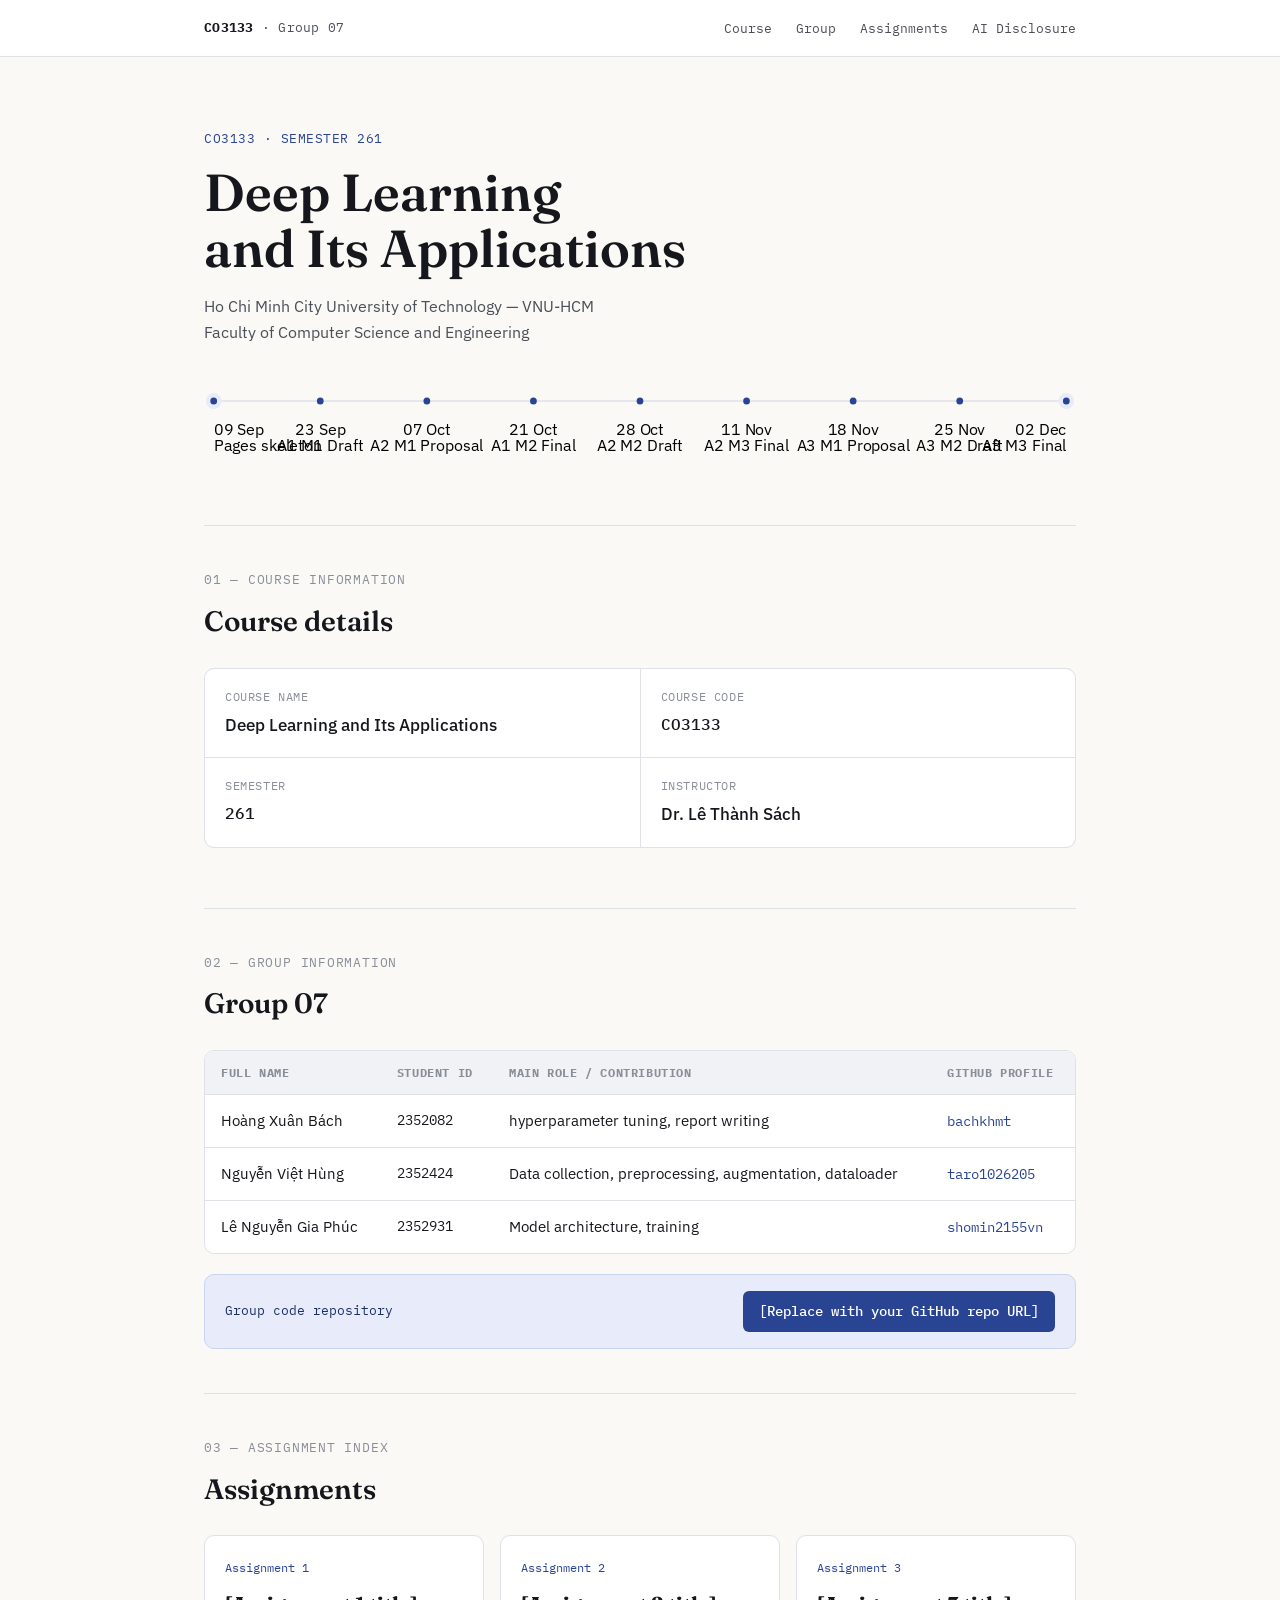
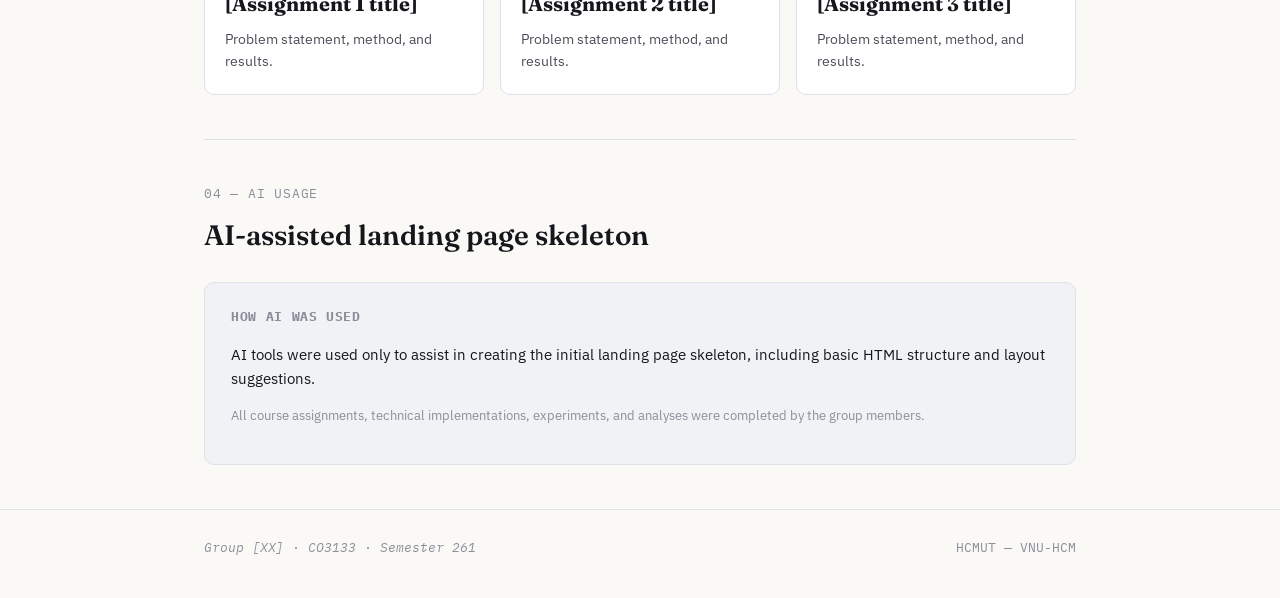
==== commit f3d7cb48: "revert to last version" ====
--- a/index.html
+++ b/index.html
@@ -1,546 +1,22 @@
 <!DOCTYPE html>
 <html lang="en">
 <head>
-  <meta charset="UTF-8">
-  <meta name="viewport" content="width=device-width, initial-scale=1.0">
-  <title>CO3133 Deep Learning Group 07 | HCMUT — VNU-HCM</title>
-  <meta name="description" content="Course website for CO3133 Deep Learning and Its Applications at HCMUT — VNU-HCM, Group 07.">
-  <meta property="og:title" content="CO3133 Deep Learning Group 07 | HCMUT — VNU-HCM">
-  <meta property="og:description" content="Course website for CO3133 Deep Learning and Its Applications at HCMUT — VNU-HCM, Group 07.">
-  <meta property="og:type" content="website">
-  
-  <link rel="preconnect" href="https://fonts.googleapis.com">
-  <link rel="preconnect" href="https://fonts.gstatic.com" crossorigin>
-  <link href="https://fonts.googleapis.com/css2?family=Fraunces:opsz,wght@9..144,500;9..144,600;9..144,700&family=IBM+Plex+Mono:wght@400;500;600&family=IBM+Plex+Sans:wght@400;500;600&display=swap" rel="stylesheet">
-  <link rel="stylesheet" href="style.css">
-  <link rel="stylesheet" href="/style.css">
-
-  <style>
-    /* Embedded core styling to guarantee zero FOUC and perfect rendering */
-    :root {
-      --bg: #faf9f6;
-      --paper: #ffffff;
-      --ink: #15171c;
-      --ink-soft: #4b4f58;
-      --ink-faint: #8a8e99;
-      --accent: #2a4494;
-      --accent-dark: #1c2f6b;
-      --accent-soft: #eef2fd;
-      --accent-active: #2563eb;
-      --line: #dfe1e8;
-      --radius: 12px;
-      --max-w: 1040px;
-      --font-display: 'Fraunces', 'Times New Roman', Times, Georgia, serif;
-      --font-body: 'IBM Plex Sans', -apple-system, sans-serif;
-      --font-mono: 'IBM Plex Mono', 'SFMono-Regular', Menlo, monospace;
-    }
-
-    * { box-sizing: border-box; }
-    html { scroll-behavior: smooth; }
-    body {
-      margin: 0;
-      background: var(--bg);
-      color: var(--ink);
-      font-family: var(--font-body);
-      font-size: 16px;
-      line-height: 1.6;
-      -webkit-font-smoothing: antialiased;
-    }
-
-    .wrap {
-      max-width: var(--max-w);
-      margin: 0 auto;
-      padding: 0 24px;
-      width: 100%;
-    }
-
-    @keyframes pageFadeIn {
-      from {
-        opacity: 0.88;
-        transform: translateY(2px);
-      }
-      to {
-        opacity: 1;
-        transform: translateY(0);
-      }
-    }
-
-    main {
-      animation: pageFadeIn 0.18s cubic-bezier(0.16, 1, 0.3, 1);
-    }
-
-    /* Top Navigation */
-    .topnav {
-      border-bottom: 1px solid var(--line);
-      background: var(--paper);
-      position: sticky;
-      top: 0;
-      z-index: 50;
-      flex-shrink: 0;
-      width: 100%;
-    }
-    .topnav .wrap {
-      display: flex;
-      justify-content: space-between;
-      align-items: center;
-      height: 64px;
-    }
-    .topnav .brand {
-      font-size: 21px;
-      color: var(--ink);
-      text-decoration: none;
-      letter-spacing: -0.01em;
-      font-family: 'Times New Roman', Times, serif;
-      transition: color 0.15s ease;
-    }
-    .topnav .brand strong {
-      color: var(--accent);
-      font-weight: 700;
-    }
-    .topnav .brand:hover {
-      color: var(--accent);
-    }
-    .topnav nav {
-      display: flex;
-      align-items: center;
-      gap: 28px;
-    }
-    .topnav nav a {
-      font-family: 'Times New Roman', Times, serif;
-      color: var(--ink-soft);
-      text-decoration: none;
-      font-size: 19.5px;
-      font-weight: 600;
-      padding: 6px 0;
-      border-bottom: 2.5px solid transparent;
-      position: relative;
-      transition: color 0.15s ease, border-color 0.15s ease;
-    }
-    .topnav nav a:hover {
-      color: var(--accent);
-    }
-    .topnav nav a.active {
-      color: var(--accent);
-      font-weight: 700;
-      border-bottom: 2.5px solid var(--accent);
-    }
-
-    /* Homepage 1-Screen Layout & Even Vertical Distribution */
-    body.home {
-      min-height: 100vh;
-      display: flex;
-      flex-direction: column;
-      overflow-x: hidden;
-    }
-    body.home main {
-      flex: 1;
-      display: flex;
-      flex-direction: column;
-      padding: 10px 0 14px;
-    }
-    body.home main > .wrap {
-      flex: 1;
-      display: flex;
-      flex-direction: column;
-      justify-content: space-evenly;
-      gap: clamp(14px, 2.2vh, 24px);
-    }
-    @media (min-height: 740px) and (min-width: 768px) {
-      body.home {
-        height: 100vh;
-        overflow: hidden;
-      }
-    }
-
-    /* Hero Section (Balanced & evenly spaced) */
-    .hero {
-      text-align: center;
-      margin: 0;
-      padding: 0;
-    }
-    .hero .eyebrow {
-      font-family: 'Times New Roman', Times, serif;
-      font-size: 13.5px;
-      letter-spacing: 0.05em;
-      text-transform: uppercase;
-      color: var(--accent);
-      margin: 0 0 4px;
-      font-weight: 600;
-    }
-    .hero h1.title {
-      font-family: var(--font-display);
-      font-size: clamp(24px, 2.8vw, 36px);
-      font-weight: 700;
-      line-height: 1.18;
-      letter-spacing: -0.02em;
-      margin: 0 0 8px;
-      color: var(--ink);
-    }
-    .hero .institution {
-      margin: 0;
-      font-family: var(--font-display);
-      color: var(--ink);
-      font-size: clamp(15px, 1.4vw, 18px);
-      line-height: 1.45;
-      display: flex;
-      flex-direction: row;
-      justify-content: center;
-      align-items: center;
-      flex-wrap: wrap;
-      gap: 10px;
-      letter-spacing: -0.01em;
-    }
-    .hero .institution span:nth-of-type(1) {
-      font-family: var(--font-display);
-      font-weight: 600;
-      color: var(--ink);
-      letter-spacing: -0.01em;
-    }
-    .hero .institution span:nth-of-type(2) {
-      font-family: var(--font-display);
-      color: var(--ink-soft);
-      font-weight: 500;
-      font-style: italic;
-      letter-spacing: -0.005em;
-    }
-    .hero .institution span + span::before {
-      content: "·";
-      margin-right: 10px;
-      color: var(--accent);
-      font-weight: 700;
-      font-style: normal;
-    }
-
-    /* Real-Time Live Timeline Container (compact & balanced) */
-    .timeline-card {
-      background: var(--paper);
-      border: 1px solid var(--line);
-      border-radius: 10px;
-      padding: 10px 16px 14px;
-      margin: 0;
-      box-shadow: 0 1px 4px rgba(0, 0, 0, 0.02);
-    }
-
-    /* Live Status Bar */
-    .timeline-status-bar {
-      display: flex;
-      justify-content: space-between;
-      align-items: center;
-      flex-wrap: wrap;
-      gap: 10px;
-      margin-bottom: 12px;
-      padding-bottom: 8px;
-      border-bottom: 1px dashed var(--line);
-    }
-    .live-indicator-group {
-      display: flex;
-      align-items: center;
-      gap: 10px;
-    }
-    .live-beacon {
-      display: none !important;
-    }
-    .current-date-badge {
-      font-family: var(--font-mono);
-      font-size: 15px;
-      font-weight: 600;
-      color: var(--ink);
-    }
-
-    .countdown-group {
-      display: flex;
-      align-items: center;
-      gap: 12px;
-      font-size: 14px;
-    }
-    .countdown-text {
-      color: var(--ink-soft);
-    }
-    .countdown-text strong {
-      color: var(--accent);
-      font-weight: 600;
-    }
-    .progress-pill,
-    #progress-percent-display {
-      display: none !important;
-    }
-
-    /* Timeline Track */
-    .timeline-track-wrapper {
-      position: relative;
-      padding: 16px 12px 54px;
-      overflow-x: auto;
-    }
-    .timeline-track-inner {
-      position: relative;
-      min-width: 860px;
-      height: 50px;
-    }
-    .timeline-rail {
-      position: absolute;
-      top: 14px;
-      left: 0;
-      right: 0;
-      height: 6px;
-      background: #e5e7eb;
-      border-radius: 3px;
-    }
-    .timeline-progress-fill {
-      position: absolute;
-      top: 14px;
-      left: 0;
-      height: 6px;
-      background: linear-gradient(90deg, #1e3a8a, #2563eb);
-      border-radius: 3px;
-      width: 4.3%; /* default initialized, dynamically updated by JS */
-      transition: width 0.4s ease;
-      box-shadow: 0 0 8px rgba(37, 99, 235, 0.4);
-    }
-
-    /* Today Needle / Pin */
-    .today-pin {
-      position: absolute;
-      top: 17px;
-      transform: translate(-50%, -50%);
-      left: 4.3%; /* default updated by JS */
-      display: flex;
-      flex-direction: column;
-      align-items: center;
-      z-index: 20;
-      transition: left 0.4s ease;
-      pointer-events: none;
-    }
-    .today-pin-badge {
-      display: none;
-    }
-    .today-pin-dot {
-      width: 14px;
-      height: 14px;
-      background: #ffffff;
-      border: 4px solid #2563eb;
-      border-radius: 50%;
-      box-shadow: 0 0 0 3px rgba(37, 99, 235, 0.25);
-    }
-
-    /* Milestone Nodes */
-    .milestone-node-item {
-      position: absolute;
-      top: 17px;
-      transform: translate(-50%, -50%);
-      display: flex;
-      flex-direction: column;
-      align-items: center;
-      cursor: default;
-      z-index: 10;
-    }
-    .milestone-dot {
-      width: 12px;
-      height: 12px;
-      background: var(--paper);
-      border: 2.5px solid #9ca3af;
-      border-radius: 50%;
-      transition: all 0.2s ease;
-    }
-    .milestone-node-item.is-past .milestone-dot {
-      background: #2563eb;
-      border-color: #1e3a8a;
-    }
-    .milestone-node-item.is-next .milestone-dot {
-      width: 15px;
-      height: 15px;
-      background: #ffffff;
-      border: 3.5px solid #dc2626;
-      box-shadow: 0 0 0 3px rgba(220, 38, 38, 0.25);
-      animation: pulse-red 2s infinite;
-    }
-    @keyframes pulse-red {
-      0% { box-shadow: 0 0 0 0 rgba(220, 38, 38, 0.5); }
-      70% { box-shadow: 0 0 0 8px rgba(220, 38, 38, 0); }
-      100% { box-shadow: 0 0 0 0 rgba(220, 38, 38, 0); }
-    }
-
-    .milestone-label {
-      position: absolute;
-      top: 18px;
-      display: flex;
-      flex-direction: column;
-      align-items: center;
-      text-align: center;
-      white-space: normal;
-      pointer-events: none;
-      width: max-content;
-      max-width: 84px;
-    }
-    .milestone-date {
-      font-family: var(--font-mono);
-      font-size: 13.5px;
-      font-weight: 600;
-      color: var(--ink);
-      white-space: nowrap;
-      line-height: 1.3;
-    }
-    .milestone-title {
-      font-size: 12px;
-      line-height: 1.35;
-      color: var(--ink-soft);
-      margin-top: 2px;
-      white-space: normal;
-      text-align: center;
-      word-break: normal;
-      overflow-wrap: break-word;
-      max-width: 84px;
-    }
-    .milestone-node-item.is-next .milestone-date {
-      color: #dc2626;
-      font-weight: 700;
-    }
-    .milestone-node-item.is-next .milestone-title {
-      color: #15171c;
-      font-weight: 600;
-    }
-    .milestone-node-item .next-tag,
-    .milestone-node-item.is-next .next-tag {
-      display: none !important;
-    }
-
-    /* 4-Card Navigation Grid (Balanced side-by-side & compact) */
-    .home-nav-section {
-      margin: 0;
-      width: 100%;
-    }
-    .home-nav-grid {
-      display: grid;
-      grid-template-columns: repeat(4, 1fr);
-      gap: 12px;
-      width: 100%;
-    }
-    .home-nav-card {
-      display: flex;
-      flex-direction: column;
-      justify-content: space-between;
-      min-height: 174px;
-      border: 1px solid var(--line);
-      border-radius: var(--radius);
-      padding: 18px 20px 16px;
-      text-decoration: none;
-      color: var(--ink);
-      background: var(--paper);
-      transition: all 0.2s ease;
-      box-shadow: 0 1px 3px rgba(0, 0, 0, 0.02);
-    }
-    .home-nav-card:hover, .home-nav-card:focus-visible {
-      border-color: var(--accent);
-      transform: translateY(-3px);
-      box-shadow: 0 8px 18px rgba(42, 68, 148, 0.1);
-    }
-    .card-top {
-      display: flex;
-      flex-direction: column;
-      gap: 5px;
-    }
-    .home-nav-card .tag {
-      display: inline-block;
-      width: fit-content;
-      font-family: var(--font-mono);
-      font-size: 12px;
-      font-weight: 600;
-      color: var(--accent);
-      background: var(--accent-soft);
-      padding: 3px 8px;
-      border-radius: 4px;
-      text-transform: uppercase;
-      letter-spacing: 0.04em;
-      margin: 0;
-    }
-    .home-nav-card h3 {
-      font-family: var(--font-display);
-      font-size: 20px;
-      font-weight: 600;
-      line-height: 1.25;
-      margin: 2px 0 4px;
-      color: var(--ink);
-    }
-    .home-nav-card p {
-      margin: 0;
-      font-size: 14.5px;
-      line-height: 1.5;
-      color: var(--ink-soft);
-    }
-    .home-nav-card .arrow {
-      margin-top: 12px;
-      font-family: var(--font-mono);
-      font-size: 13.5px;
-      font-weight: 600;
-      color: var(--accent);
-      display: flex;
-      align-items: center;
-      gap: 4px;
-      transition: transform 0.15s ease;
-    }
-    .home-nav-card:hover .arrow {
-      transform: translateX(4px);
-      color: var(--accent-dark);
-    }
-
-    /* Footer */
-    footer {
-      margin-top: auto;
-      border-top: 1px solid var(--line);
-      background: var(--paper);
-      padding: 14px 0;
-      color: var(--ink-soft);
-      font-size: 15.5px;
-      font-family: 'Times New Roman', Times, serif;
-      flex-shrink: 0;
-      width: 100%;
-    }
-    footer .wrap span {
-      font-family: 'Times New Roman', Times, serif;
-      font-size: 15.5px;
-      letter-spacing: 0.01em;
-    }
-    footer .wrap {
-      display: flex;
-      justify-content: space-between;
-      align-items: center;
-      flex-wrap: wrap;
-      gap: 8px;
-    }
-
-    /* Responsive Adjustments */
-    @media (max-width: 960px) {
-      .home-nav-grid {
-        grid-template-columns: repeat(2, 1fr);
-        gap: 16px;
-      }
-    }
-    @media (max-width: 580px) {
-      .home-nav-grid {
-        grid-template-columns: 1fr;
-      }
-      .topnav .wrap {
-        height: auto;
-        padding: 12px 16px;
-        flex-direction: column;
-        gap: 8px;
-      }
-      .timeline-status-bar {
-        flex-direction: column;
-        align-items: flex-start;
-      }
-    }
-  </style>
+<meta charset="UTF-8">
+<meta name="viewport" content="width=device-width, initial-scale=1.0">
+<title>CO3133 — Deep Learning and Its Applications | Group Site</title>
+<meta name="description" content="Group landing page for CO3133 - Deep Learning and Its Applications, HCMUT.">
+<link rel="stylesheet" href="style.css">
 </head>
-<body class="home">
+<body>
 
 <header class="topnav">
   <div class="wrap">
-    <a class="brand" href="index.html"><strong>CO3133</strong> · Group 07</a>
+    <a class="brand" href="#top"><strong>CO3133</strong> · Group 07 </a>
     <nav>
-      <a href="course.html">Course</a>
-      <a href="group.html">Group</a>
-      <a href="assignments.html">Assignments</a>
-      <a href="ai-disclosure.html">AI Disclosure</a>
+      <a href="#course">Course</a>
+      <a href="#group">Group</a>
+      <a href="#assignments">Assignments</a>
+      <a href="#ai-disclosure">AI Disclosure</a>
     </nav>
   </div>
 </header>
@@ -548,169 +24,153 @@
 <main id="top">
   <div class="wrap">
 
-    <!-- Hero Section -->
     <section class="hero">
       <p class="eyebrow">CO3133 · Semester 261</p>
       <h1 class="title">Deep Learning<br>and Its Applications</h1>
       <p class="institution">
-        <span>Ho Chi Minh City University of Technology — VNU-HCM</span>
-        <span>Faculty of Computer Science and Engineering</span>
+        <span class="line">Ho Chi Minh City University of Technology — VNU-HCM</span>
+        <span class="line">Faculty of Computer Science and Engineering</span>
       </p>
+
+      <svg class="node-divider" style="height: 92px;" viewBox="0 0 900 92" preserveAspectRatio="none" role="img" aria-label="Course milestones from September to December 2026">
+        <line x1="10" y1="16" x2="890" y2="16"></line>
+
+        <g class="milestone-node" transform="translate(10 16)">
+          <circle class="pulse" r="8"></circle><circle r="3.5"></circle>
+          <text y="34" text-anchor="start">09 Sep</text><text y="50" text-anchor="start">Pages skeleton</text>
+        </g>
+        <g class="milestone-node" transform="translate(120 16)">
+          <circle r="3.5"></circle><text y="34" text-anchor="middle">23 Sep</text><text y="50" text-anchor="middle">A1 M1 Draft</text>
+        </g>
+        <g class="milestone-node" transform="translate(230 16)">
+          <circle r="3.5"></circle><text y="34" text-anchor="middle">07 Oct</text><text y="50" text-anchor="middle">A2 M1 Proposal</text>
+        </g>
+        <g class="milestone-node" transform="translate(340 16)">
+          <circle r="3.5"></circle><text y="34" text-anchor="middle">21 Oct</text><text y="50" text-anchor="middle">A1 M2 Final</text>
+        </g>
+        <g class="milestone-node" transform="translate(450 16)">
+          <circle r="3.5"></circle><text y="34" text-anchor="middle">28 Oct</text><text y="50" text-anchor="middle">A2 M2 Draft</text>
+        </g>
+        <g class="milestone-node" transform="translate(560 16)">
+          <circle r="3.5"></circle><text y="34" text-anchor="middle">11 Nov</text><text y="50" text-anchor="middle">A2 M3 Final</text>
+        </g>
+        <g class="milestone-node" transform="translate(670 16)">
+          <circle r="3.5"></circle><text y="34" text-anchor="middle">18 Nov</text><text y="50" text-anchor="middle">A3 M1 Proposal</text>
+        </g>
+        <g class="milestone-node" transform="translate(780 16)">
+          <circle r="3.5"></circle><text y="34" text-anchor="middle">25 Nov</text><text y="50" text-anchor="middle">A3 M2 Draft</text>
+        </g>
+        <g class="milestone-node" transform="translate(890 16)">
+          <circle class="pulse" r="8"></circle><circle r="3.5"></circle>
+          <text y="34" text-anchor="end">02 Dec</text><text y="50" text-anchor="end">A3 M3 Final</text>
+        </g>
+      </svg>
     </section>
 
-    <!-- Real-Time Interactive Timeline Card -->
-    <section class="timeline-card" aria-label="Course Schedule & Real-Time Milestones">
-      <!-- Live Status & Countdown Header -->
-      <div class="timeline-status-bar">
-        <div class="live-indicator-group">
-          <span class="current-date-badge" id="current-date-display">Today: 05 Sep 2026</span>
+    <section id="course">
+      <p class="section-label">01 — Course information</p>
+      <h2 class="section-title">Course details</h2>
+      <dl class="kv-grid">
+        <div class="kv-item">
+          <dt>Course name</dt>
+          <dd>Deep Learning and Its Applications</dd>
         </div>
+        <div class="kv-item">
+          <dt>Course code</dt>
+          <dd class="mono">CO3133</dd>
+        </div>
+        <div class="kv-item">
+          <dt>Semester</dt>
+          <dd class="mono">261</dd>
+        </div>
+        <div class="kv-item">
+          <dt>Instructor</dt>
+          <dd>Dr. Lê Thành Sách</dd>
+        </div>
+      </dl>
+    </section>
 
-        <div class="countdown-group">
-          <span class="countdown-text" id="next-milestone-display">
-            Upcoming: <strong>09 Sep — Pages skeleton</strong> (in 4 days)
-          </span>
-        </div>
+    <section id="group">
+      <p class="section-label">02 — Group information</p>
+      <h2 class="section-title">Group 07</h2>
+
+      <div class="table-wrap">
+        <table class="members">
+          <thead>
+            <tr>
+              <th>Full name</th>
+              <th>Student ID</th>
+              <th>Main role / contribution</th>
+              <th>GitHub profile</th>
+            </tr>
+          </thead>
+          <tbody>
+            <tr>
+              <td>Hoàng Xuân Bách</td>
+              <td class="mono">2352082</td>
+              <td>hyperparameter tuning, report writing</td>
+              <td><a href="https://github.com/bachkhmt" target="_blank" rel="noopener">bachkhmt</a></td>
+            </tr>
+            <tr>
+              <td>Nguyễn Việt Hùng</td>
+              <td class="mono">2352424</td>
+              <td>Data collection, preprocessing, augmentation, dataloader</td>
+              <td><a href="https://github.com/taro1026205" target="_blank" rel="noopener">taro1026205</a></td>
+            </tr>
+            <tr>
+              <td>Lê Nguyễn Gia Phúc</td>
+              <td class="mono">2352931</td>
+              <td>Model architecture, training</td>
+              <td><a href="https://github.com/shomin2155vn" target="_blank" rel="noopener">shomin2155vn</a></td>
+            </tr>
+            <!-- Add or remove <tr> rows to match your actual group size. -->
+          </tbody>
+        </table>
       </div>
 
-      <!-- Timeline Rail & Nodes -->
-      <div class="timeline-track-wrapper">
-        <div class="timeline-track-inner" id="timeline-track">
-          <!-- Background rail -->
-          <div class="timeline-rail"></div>
-
-          <!-- Dynamic progress bar fill up to today -->
-          <div class="timeline-progress-fill" id="timeline-progress-fill" style="width: 4.3%;"></div>
-
-          <!-- Dynamic Today Marker Pin -->
-          <div class="today-pin" id="today-marker-pin" style="left: 4.3%;">
-            <div class="today-pin-badge" id="today-marker-label">Today (05 Sep)</div>
-            <div class="today-pin-dot"></div>
-          </div>
-
-          <!-- 9 Proportional Milestone Nodes -->
-          <!-- 1. 09 Sep: Day 8 (8.7%) -->
-          <div class="milestone-node-item is-next" id="node-1" style="left: 8.7%;">
-            <div class="milestone-dot"></div>
-            <div class="milestone-label">
-              <span class="milestone-date">09 Sep</span>
-              <span class="milestone-title">Pages<br>skeleton</span>
-            </div>
-          </div>
-
-          <!-- 2. 23 Sep: Day 22 (23.9%) -->
-          <div class="milestone-node-item" id="node-2" style="left: 23.9%;">
-            <div class="milestone-dot"></div>
-            <div class="milestone-label">
-              <span class="milestone-date">23 Sep</span>
-              <span class="milestone-title">A1 M1<br>Draft</span>
-            </div>
-          </div>
-
-          <!-- 3. 07 Oct: Day 36 (39.1%) -->
-          <div class="milestone-node-item" id="node-3" style="left: 39.1%;">
-            <div class="milestone-dot"></div>
-            <div class="milestone-label">
-              <span class="milestone-date">07 Oct</span>
-              <span class="milestone-title">A2 M1<br>Proposal</span>
-            </div>
-          </div>
-
-          <!-- 4. 21 Oct: Day 50 (54.3%) -->
-          <div class="milestone-node-item" id="node-4" style="left: 54.3%;">
-            <div class="milestone-dot"></div>
-            <div class="milestone-label">
-              <span class="milestone-date">21 Oct</span>
-              <span class="milestone-title">A1 M2<br>Final</span>
-            </div>
-          </div>
-
-          <!-- 5. 28 Oct: Day 57 (62.0%) -->
-          <div class="milestone-node-item" id="node-5" style="left: 62.0%;">
-            <div class="milestone-dot"></div>
-            <div class="milestone-label">
-              <span class="milestone-date">28 Oct</span>
-              <span class="milestone-title">A2 M2<br>Draft</span>
-            </div>
-          </div>
-
-          <!-- 6. 11 Nov: Day 71 (77.2%) -->
-          <div class="milestone-node-item" id="node-6" style="left: 77.2%;">
-            <div class="milestone-dot"></div>
-            <div class="milestone-label">
-              <span class="milestone-date">11 Nov</span>
-              <span class="milestone-title">A2 M3<br>Final</span>
-            </div>
-          </div>
-
-          <!-- 7. 18 Nov: Day 78 (84.8%) -->
-          <div class="milestone-node-item" id="node-7" style="left: 84.8%;">
-            <div class="milestone-dot"></div>
-            <div class="milestone-label">
-              <span class="milestone-date">18 Nov</span>
-              <span class="milestone-title">A3 M1<br>Proposal</span>
-            </div>
-          </div>
-
-          <!-- 8. 25 Nov: Day 85 (92.4%) -->
-          <div class="milestone-node-item" id="node-8" style="left: 92.4%;">
-            <div class="milestone-dot"></div>
-            <div class="milestone-label">
-              <span class="milestone-date">25 Nov</span>
-              <span class="milestone-title">A3 M2<br>Draft</span>
-            </div>
-          </div>
-
-          <!-- 9. 02 Dec: Day 92 (100.0%) -->
-          <div class="milestone-node-item" id="node-9" style="left: 100%;">
-            <div class="milestone-dot"></div>
-            <div class="milestone-label" style="transform: translateX(-16px);">
-              <span class="milestone-date">02 Dec</span>
-              <span class="milestone-title">A3 M3<br>Final</span>
-            </div>
-          </div>
-        </div>
+      <div class="repo-callout">
+        <span class="label">Group code repository</span>
+        <a class="button" href="#" id="repo-link">[Replace with your GitHub repo URL]</a>
       </div>
     </section>
 
-    <!-- Balanced 4-Card Navigation Grid -->
-    <section class="home-nav-section" aria-label="Section Navigation">
-      <div class="home-nav-grid">
-        <a class="home-nav-card" href="course.html" id="nav-card-course">
-          <div class="card-top">
-            <span class="tag">01 — Course</span>
-            <h3>Course Details</h3>
-            <p>Syllabus, schedule milestones, instructor, and academic logistics.</p>
-          </div>
-          <span class="arrow">Explore course &rarr;</span>
+    <section id="assignments">
+      <p class="section-label">03 — Assignment index</p>
+      <h2 class="section-title">Assignments</h2>
+      <div class="assign-grid">
+        <a class="assign-card" href="assignment1.html">
+          <p class="tag">Assignment 1</p>
+          <h3>[Assignment 1 title]</h3>
+          <p>Problem statement, method, and results.</p>
         </a>
+        <a class="assign-card" href="assignment2.html">
+          <p class="tag">Assignment 2</p>
+          <h3>[Assignment 2 title]</h3>
+          <p>Problem statement, method, and results.</p>
+        </a>
+        <a class="assign-card" href="assignment3.html">
+          <p class="tag">Assignment 3</p>
+          <h3>[Assignment 3 title]</h3>
+          <p>Problem statement, method, and results.</p>
+        </a>
+      </div>
+    </section>
 
-        <a class="home-nav-card" href="group.html" id="nav-card-group">
-          <div class="card-top">
-            <span class="tag">02 — Group</span>
-            <h3>Group 07</h3>
-            <p>Member roster, student IDs, responsibilities, and GitHub repository.</p>
-          </div>
-          <span class="arrow">Meet the team &rarr;</span>
-        </a>
+    <section id="ai-disclosure">
+      <p class="section-label">04 — AI usage</p>
+      <h2 class="section-title">AI-assisted landing page skeleton</h2>
 
-        <a class="home-nav-card" href="assignments.html" id="nav-card-assignments">
-          <div class="card-top">
-            <span class="tag">03 — Assignments</span>
-            <h3>Assignments</h3>
-            <p>Reports, problem formulations, experimental methods, and findings.</p>
-          </div>
-          <span class="arrow">View assignments &rarr;</span>
-        </a>
+      <div class="disclosure-box">
+        <h4>How AI was used</h4>
+        <p>
+          AI tools were used only to assist in creating the initial landing page
+          skeleton, including basic HTML structure and layout suggestions.
+        </p>
 
-        <a class="home-nav-card" href="ai-disclosure.html" id="nav-card-disclosure">
-          <div class="card-top">
-            <span class="tag">04 — AI Disclosure</span>
-            <h3>AI Usage</h3>
-            <p>Transparent academic integrity statements and AI assistance record.</p>
-          </div>
-          <span class="arrow">Read disclosure &rarr;</span>
-        </a>
+        <p style="margin-top:14px; color: var(--ink-faint); font-size: 13px;">
+          All course assignments, technical implementations, experiments, and
+          analyses were completed by the group members.
+        </p>
       </div>
     </section>
 
@@ -718,103 +178,11 @@
 </main>
 
 <footer>
-  <div class="wrap">
-    <span>Group 07 · CO3133 · Semester 261</span>
-    <span>Ho Chi Minh City University of Technology — VNU-HCM</span>
+  <div class="wrap" style="display:flex; justify-content:space-between; width:100%; flex-wrap:wrap; gap:8px;">
+    <span class="placeholder">Group [XX] · CO3133 · Semester 261</span>
+    <span>HCMUT — VNU-HCM</span>
   </div>
 </footer>
 
-<!-- Lightweight Real-Time Tracking Script -->
-<script>
-  (function() {
-    // Semester schedule parameters
-    const semesterStart = new Date('2026-09-01T00:00:00');
-    const semesterEnd = new Date('2026-12-02T23:59:59');
-
-    const milestones = [
-      { id: 'node-1', date: new Date('2026-09-09T23:59:59'), label: '09 Sep', title: 'Pages skeleton' },
-      { id: 'node-2', date: new Date('2026-09-23T23:59:59'), label: '23 Sep', title: 'A1 M1 Draft' },
-      { id: 'node-3', date: new Date('2026-10-07T23:59:59'), label: '07 Oct', title: 'A2 M1 Proposal' },
-      { id: 'node-4', date: new Date('2026-10-21T23:59:59'), label: '21 Oct', title: 'A1 M2 Final' },
-      { id: 'node-5', date: new Date('2026-10-28T23:59:59'), label: '28 Oct', title: 'A2 M2 Draft' },
-      { id: 'node-6', date: new Date('2026-11-11T23:59:59'), label: '11 Nov', title: 'A2 M3 Final' },
-      { id: 'node-7', date: new Date('2026-11-18T23:59:59'), label: '18 Nov', title: 'A3 M1 Proposal' },
-      { id: 'node-8', date: new Date('2026-11-25T23:59:59'), label: '25 Nov', title: 'A3 M2 Draft' },
-      { id: 'node-9', date: new Date('2026-12-02T23:59:59'), label: '02 Dec', title: 'A3 M3 Final' }
-    ];
-
-    function updateTimeline() {
-      // Get current date
-      let now = new Date();
-      // If local date is outside 2026 semester range, gracefully anchor to 2026-09-05 for accurate course demo
-      if (now < semesterStart || now > semesterEnd) {
-        now = new Date('2026-09-05T10:43:00');
-      }
-
-      // Format date
-      const options = { day: '2-digit', month: 'short', year: 'numeric' };
-      const dateStr = now.toLocaleDateString('en-GB', options);
-      const shortStr = now.toLocaleDateString('en-GB', { day: '2-digit', month: 'short' });
-
-      // Update date badges
-      const dateDisplay = document.getElementById('current-date-display');
-      if (dateDisplay) dateDisplay.textContent = 'Today: ' + dateStr;
-
-      const markerLabel = document.getElementById('today-marker-label');
-      if (markerLabel) markerLabel.textContent = 'Today (' + shortStr + ')';
-
-      // Compute progress percentage
-      const totalDuration = semesterEnd.getTime() - semesterStart.getTime();
-      const elapsed = Math.max(0, Math.min(totalDuration, now.getTime() - semesterStart.getTime()));
-      const pct = (elapsed / totalDuration) * 100;
-      const pctFormatted = Math.max(1, Math.min(100, pct)).toFixed(1);
-
-      const progressFill = document.getElementById('timeline-progress-fill');
-      if (progressFill) progressFill.style.width = pctFormatted + '%';
-
-      const todayPin = document.getElementById('today-marker-pin');
-      if (todayPin) todayPin.style.left = pctFormatted + '%';
-
-      const progressDisplay = document.getElementById('progress-percent-display');
-      if (progressDisplay) progressDisplay.textContent = pctFormatted + '% elapsed';
-
-      // Determine past and next upcoming milestones
-      let nextMilestone = null;
-      let nextDays = 0;
-
-      milestones.forEach((m) => {
-        const nodeEl = document.getElementById(m.id);
-        if (!nodeEl) return;
-
-        nodeEl.classList.remove('is-past', 'is-next');
-
-        if (now > m.date) {
-          nodeEl.classList.add('is-past');
-        } else if (!nextMilestone && now <= m.date) {
-          nextMilestone = m;
-          nodeEl.classList.add('is-next');
-          const diffMs = m.date.getTime() - now.getTime();
-          nextDays = Math.ceil(diffMs / (1000 * 60 * 60 * 24));
-        }
-      });
-
-      const nextDisplay = document.getElementById('next-milestone-display');
-      if (nextDisplay && nextMilestone) {
-        const daysText = nextDays === 1 ? 'tomorrow' : nextDays === 0 ? 'today' : 'in ' + nextDays + ' days';
-        nextDisplay.innerHTML = 'Upcoming: <strong>' + nextMilestone.label + ' — ' + nextMilestone.title + '</strong> (' + daysText + ')';
-      } else if (nextDisplay && !nextMilestone) {
-        nextDisplay.innerHTML = 'Status: <strong>All semester milestones concluded</strong>';
-      }
-    }
-
-    // Run on load
-    if (document.readyState === 'loading') {
-      document.addEventListener('DOMContentLoaded', updateTimeline);
-    } else {
-      updateTimeline();
-    }
-  })();
-</script>
-
 </body>
 </html>
--- a/style.css
+++ b/style.css
@@ -5,7 +5,7 @@
    codes, student IDs, repo paths) so identifiers read as data, not prose.
    =================================================================== */
 
-@import url('https://fonts.googleapis.com/css2?family=Fraunces:opsz,wght@9..144,400;9..144,600;9..144,700&family=IBM+Plex+Sans:wght@400;500;600&family=IBM+Plex+Mono:wght@400;500;600&display=swap');
+@import url('https://fonts.googleapis.com/css2?family=Fraunces:opsz,wght@9..144,400;9..144,600;9..144,700&family=IBM+Plex+Sans:wght@400;500;600&family=IBM+Plex+Mono:wght@400;500&display=swap');
 
 :root {
   --bg: #faf9f6;
@@ -18,10 +18,10 @@
   --accent-soft: #e7ebfa;
   --line: #dfe1e8;
   --mono-bg: #f1f2f6;
-  --radius: 12px;
-  --max-w: 1040px;
-
-  --font-display: 'Fraunces', 'Times New Roman', Times, Georgia, serif;
+  --radius: 10px;
+  --max-w: 920px;
+
+  --font-display: 'Fraunces', Georgia, serif;
   --font-body: 'IBM Plex Sans', -apple-system, sans-serif;
   --font-mono: 'IBM Plex Mono', 'SFMono-Regular', Menlo, monospace;
 }
@@ -36,52 +36,18 @@
 
 body {
   margin: 0;
-  min-height: 100vh;
-  display: flex;
-  flex-direction: column;
   background: var(--bg);
   color: var(--ink);
   font-family: var(--font-body);
   font-size: 16px;
   line-height: 1.6;
   -webkit-font-smoothing: antialiased;
-  overflow-x: hidden;
-}
-
-@keyframes pageFadeIn {
-  from {
-    opacity: 0.88;
-    transform: translateY(2px);
-  }
-  to {
-    opacity: 1;
-    transform: translateY(0);
-  }
-}
-
-main {
-  flex: 1 0 auto;
-  display: flex;
-  flex-direction: column;
-  animation: pageFadeIn 0.18s cubic-bezier(0.16, 1, 0.3, 1);
-}
-
-main > .wrap {
-  flex: 1;
-  display: flex;
-  flex-direction: column;
-  width: 100%;
-}
-
-main:not(#top) > .wrap {
-  padding-bottom: 40px;
 }
 
 .wrap {
   max-width: var(--max-w);
   margin: 0 auto;
   padding: 0 24px;
-  width: 100%;
 }
 
 /* ---------- Top nav ---------- */
@@ -90,120 +56,56 @@
   background: var(--paper);
   position: sticky;
   top: 0;
-  z-index: 50;
-  flex-shrink: 0;
-  width: 100%;
+  z-index: 10;
 }
 .topnav .wrap {
   display: flex;
   align-items: center;
   justify-content: space-between;
-  height: 64px;
+  height: 56px;
 }
 .topnav .brand {
-  font-size: 21px;
-  color: var(--ink);
+  font-family: var(--font-mono);
+  font-size: 13px;
+  letter-spacing: 0.02em;
+  color: var(--ink-soft);
   text-decoration: none;
-  letter-spacing: -0.01em;
-  font-family: 'Times New Roman', Times, serif;
-  transition: color 0.15s ease;
-}
-.topnav .brand strong {
-  color: var(--accent);
-  font-weight: 700;
-}
-.topnav .brand:hover {
-  color: var(--accent);
-}
-
-.topnav nav {
-  display: flex;
-  align-items: center;
-  gap: 28px;
-}
+}
+.topnav .brand strong { color: var(--ink); }
 .topnav nav a {
-  font-family: 'Times New Roman', Times, serif;
-  font-size: 19.5px;
-  font-weight: 600;
+  font-family: var(--font-mono);
+  font-size: 13px;
   color: var(--ink-soft);
   text-decoration: none;
-  padding: 6px 0;
-  border-bottom: 2.5px solid transparent;
-  position: relative;
-  transition: color 0.15s ease, border-color 0.15s ease;
-}
-.topnav nav a:hover, .topnav nav a:focus-visible {
-  color: var(--accent);
-}
-.topnav nav a.active {
-  color: var(--accent);
-  font-weight: 700;
-  border-bottom: 2.5px solid var(--accent);
-}
-
-/* ---------- Breadcrumb Navigation Button ---------- */
-.breadcrumb {
-  margin: 22px 0 8px;
-  display: flex;
-  align-items: center;
-}
-.breadcrumb a {
-  display: inline-flex;
-  align-items: center;
-  gap: 8px;
-  padding: 8px 18px;
-  background: var(--paper);
-  color: var(--accent);
-  border: 1.5px solid var(--accent);
-  border-radius: 24px;
-  font-family: var(--font-body);
-  font-size: 15px;
-  font-weight: 600;
-  text-decoration: none;
-  line-height: 1.2;
-  box-shadow: 0 1px 3px rgba(42, 68, 148, 0.08);
-  transition: all 0.2s cubic-bezier(0.16, 1, 0.3, 1);
-}
-.breadcrumb a:hover, .breadcrumb a:focus-visible {
-  background: var(--accent);
-  color: #ffffff;
-  border-color: var(--accent);
-  transform: translateX(-4px);
-  box-shadow: 0 4px 14px rgba(42, 68, 148, 0.22);
-}
-.breadcrumb a:active {
-  transform: translateX(-2px) scale(0.98);
-}
+  margin-left: 20px;
+}
+.topnav nav a:hover, .topnav nav a:focus-visible { color: var(--accent); }
 
 /* ---------- Hero ---------- */
 .hero {
-  padding: 20px 0 28px;
+  padding: 72px 0 40px;
 }
 .eyebrow {
   font-family: var(--font-mono);
-  font-size: 12px;
+  font-size: 13px;
   color: var(--accent);
-  letter-spacing: 0.08em;
-  text-transform: uppercase;
-  margin: 0 0 10px;
-  font-weight: 600;
+  letter-spacing: 0.04em;
+  text-transform: uppercase;
+  margin: 0 0 14px;
 }
 h1.title {
   font-family: var(--font-display);
-  font-weight: 700;
-  font-size: clamp(28px, 3.8vw, 42px);
-  line-height: 1.15;
-  letter-spacing: -0.02em;
-  margin: 0 0 10px;
+  font-weight: 600;
+  font-size: clamp(32px, 5vw, 52px);
+  line-height: 1.08;
+  margin: 0 0 18px;
   color: var(--ink);
 }
 .institution {
-  font-family: var(--font-display);
   font-size: 16px;
   color: var(--ink-soft);
   margin: 0;
-  max-width: 54ch;
-  letter-spacing: -0.01em;
+  max-width: 46ch;
 }
 .institution .line { display: block; }
 
@@ -211,25 +113,15 @@
 .node-divider {
   width: 100%;
   height: 34px;
-  margin: 24px 0 8px;
+  margin: 40px 0 8px;
   display: block;
 }
 .node-divider circle { fill: var(--accent); }
 .node-divider line { stroke: var(--line); stroke-width: 1.5; }
 .node-divider .pulse { fill: var(--accent-soft); }
 
-.milestone-node text {
-  font-family: var(--font-mono);
-  font-size: 11px;
-  fill: var(--ink-soft);
-}
-.milestone-node text:first-of-type {
-  font-weight: 500;
-  fill: var(--ink);
-}
-
 /* ---------- Sections ---------- */
-section { padding: 28px 0; border-top: 1px solid var(--line); }
+section { padding: 44px 0; border-top: 1px solid var(--line); }
 section:first-of-type { border-top: none; }
 
 .section-label {
@@ -257,7 +149,6 @@
   border: 1px solid var(--line);
   border-radius: var(--radius);
   overflow: hidden;
-  margin: 0 0 24px;
 }
 .kv-item {
   background: var(--paper);
@@ -307,15 +198,12 @@
 .table-wrap {
   border: 1px solid var(--line);
   border-radius: var(--radius);
-  overflow-x: auto;
-  background: var(--paper);
-  margin-bottom: 20px;
+  overflow: hidden;
 }
 table.members {
   width: 100%;
   border-collapse: collapse;
   background: var(--paper);
-  min-width: 600px;
 }
 table.members th {
   text-align: left;
@@ -332,7 +220,7 @@
   padding: 14px 16px;
   border-bottom: 1px solid var(--line);
   font-size: 15px;
-  vertical-align: middle;
+  vertical-align: top;
 }
 table.members tr:last-child td { border-bottom: none; }
 table.members td.mono, table.members a {
@@ -370,10 +258,6 @@
   padding: 9px 16px;
   border-radius: 6px;
   text-decoration: none;
-  transition: background-color 0.15s ease;
-  display: inline-flex;
-  align-items: center;
-  gap: 6px;
 }
 .repo-callout a.button:hover { background: var(--accent-dark); }
 
@@ -382,53 +266,37 @@
   display: grid;
   grid-template-columns: repeat(3, 1fr);
   gap: 16px;
-  margin-top: 16px;
-}
-@media (max-width: 768px) { .assign-grid { grid-template-columns: 1fr; } }
+}
+@media (max-width: 700px) { .assign-grid { grid-template-columns: 1fr; } }
 .assign-card {
-  display: flex;
-  flex-direction: column;
+  display: block;
   border: 1px solid var(--line);
   border-radius: var(--radius);
   padding: 22px 20px;
   text-decoration: none;
   color: var(--ink);
   background: var(--paper);
-  transition: border-color 0.15s ease, transform 0.15s ease, box-shadow 0.15s ease;
+  transition: border-color 0.15s ease, transform 0.15s ease;
 }
 .assign-card:hover, .assign-card:focus-visible {
   border-color: var(--accent);
   transform: translateY(-2px);
-  box-shadow: 0 4px 12px rgba(42, 68, 148, 0.08);
 }
 .assign-card .tag {
   font-family: var(--font-mono);
   font-size: 12px;
   color: var(--accent);
   margin: 0 0 10px;
-  font-weight: 500;
 }
 .assign-card h3 {
   font-family: var(--font-display);
   font-size: 20px;
-  line-height: 1.25;
   margin: 0 0 8px;
-  color: var(--ink);
 }
 .assign-card p {
-  margin: 0 0 14px;
+  margin: 0;
   font-size: 14px;
   color: var(--ink-soft);
-  line-height: 1.5;
-  flex-grow: 1;
-}
-.assign-card .meta-footer {
-  font-family: var(--font-mono);
-  font-size: 12px;
-  color: var(--ink-faint);
-  border-top: 1px dashed var(--line);
-  padding-top: 10px;
-  margin-top: auto;
 }
 
 /* ---------- AI disclosure ---------- */
@@ -437,7 +305,6 @@
   border: 1px solid var(--line);
   border-radius: var(--radius);
   padding: 24px 26px;
-  margin: 16px 0;
 }
 .disclosure-box h4 {
   font-family: var(--font-mono);
@@ -450,9 +317,28 @@
 .disclosure-box h4:not(:first-child) { margin-top: 20px; }
 .disclosure-box p, .disclosure-box li { font-size: 15px; color: var(--ink); }
 .disclosure-box ul { margin: 8px 0 0; padding-left: 20px; }
-.disclosure-box li { margin-bottom: 6px; }
-
-/* ---------- Stub note / info banner ---------- */
+
+/* ---------- Footer ---------- */
+footer {
+  border-top: 1px solid var(--line);
+  padding: 28px 0 40px;
+  font-family: var(--font-mono);
+  font-size: 13px;
+  color: var(--ink-faint);
+  display: flex;
+  justify-content: space-between;
+  flex-wrap: wrap;
+  gap: 8px;
+}
+
+/* ---------- Assignment stub page ---------- */
+.breadcrumb {
+  font-family: var(--font-mono);
+  font-size: 13px;
+  color: var(--ink-faint);
+  margin: 28px 0 0;
+}
+.breadcrumb a { color: var(--accent); text-decoration: none; }
 .stub-note {
   border: 1px dashed var(--line);
   border-radius: var(--radius);
@@ -460,419 +346,4 @@
   color: var(--ink-soft);
   font-size: 14px;
   background: var(--paper);
-  line-height: 1.6;
-}
-
-.prose-block {
-  color: var(--ink-soft);
-  font-size: 15px;
-  line-height: 1.68;
-}
-.prose-block p {
-  margin: 0 0 14px;
-}
-.prose-block p:last-child {
-  margin-bottom: 0;
-}
-.prose-block ul, .prose-block ol {
-  margin: 8px 0 16px;
-  padding-left: 24px;
-}
-.prose-block li {
-  margin-bottom: 6px;
-}
-
-.data-badge {
-  display: inline-block;
-  font-family: var(--font-mono);
-  font-size: 12px;
-  padding: 2px 7px;
-  border-radius: 4px;
-  background: var(--mono-bg);
-  color: var(--ink);
-  border: 1px solid var(--line);
-}
-
-/* ---------- Footer ---------- */
-footer {
-  margin-top: auto;
-  border-top: 1px solid var(--line);
-  padding: 14px 0;
-  font-family: 'Times New Roman', Times, serif;
-  font-size: 15.5px;
-  color: var(--ink-soft);
-  background: var(--paper);
-  flex-shrink: 0;
-  width: 100%;
-}
-footer .wrap span {
-  font-family: 'Times New Roman', Times, serif;
-  font-size: 15.5px;
-  letter-spacing: 0.01em;
-}
-footer .wrap {
-  display: flex;
-  justify-content: space-between;
-  align-items: center;
-  flex-wrap: wrap;
-  gap: 8px;
-}
-
-/* ---------- Homepage 1-Screen Layout & Even Vertical Distribution ---------- */
-body.home {
-  min-height: 100vh;
-  display: flex;
-  flex-direction: column;
-  overflow-x: hidden;
-}
-body.home main {
-  flex: 1;
-  display: flex;
-  flex-direction: column;
-  padding: 10px 0 14px;
-}
-body.home main > .wrap {
-  flex: 1;
-  display: flex;
-  flex-direction: column;
-  justify-content: space-evenly;
-  gap: clamp(14px, 2.2vh, 24px);
-}
-@media (min-height: 740px) and (min-width: 768px) {
-  body.home {
-    height: 100vh;
-    overflow: hidden;
-  }
-}
-body.home .topnav .wrap {
-  height: 64px;
-}
-body.home .hero {
-  text-align: center;
-  margin: 0;
-  padding: 0;
-}
-body.home .hero .eyebrow {
-  font-family: 'Times New Roman', Times, serif;
-  font-size: 13.5px;
-  letter-spacing: 0.05em;
-  text-transform: uppercase;
-  color: var(--accent);
-  margin: 0 0 4px;
-  font-weight: 600;
-}
-body.home .hero h1.title {
-  font-family: var(--font-display);
-  font-size: clamp(24px, 2.8vw, 36px);
-  font-weight: 700;
-  line-height: 1.18;
-  letter-spacing: -0.02em;
-  margin: 0 0 8px;
-  color: var(--ink);
-}
-body.home .hero .institution {
-  margin: 0;
-  color: var(--ink);
-  font-size: clamp(14.5px, 1.35vw, 17px);
-  font-weight: 500;
-  line-height: 1.45;
-  display: flex;
-  flex-direction: row;
-  justify-content: center;
-  align-items: center;
-  flex-wrap: wrap;
-  gap: 10px;
-  max-width: 100%;
-}
-body.home .hero .institution span:nth-of-type(1) {
-  font-weight: 600;
-  color: var(--ink);
-}
-body.home .hero .institution span:nth-of-type(2) {
-  color: var(--ink-soft);
-  font-weight: 500;
-}
-body.home .hero .institution span + span::before {
-  content: "·";
-  margin-right: 10px;
-  color: var(--accent);
-  font-weight: 700;
-}
-
-/* ---------- Homepage 4-item navigation grid (Balanced side-by-side & compact) ---------- */
-.home-nav-section {
-  margin: 0;
-  width: 100%;
-}
-.home-nav-grid {
-  display: grid;
-  grid-template-columns: repeat(4, 1fr);
-  gap: 12px;
-  width: 100%;
-}
-.home-nav-card {
-  display: flex;
-  flex-direction: column;
-  justify-content: space-between;
-  min-height: 174px;
-  border: 1px solid var(--line);
-  border-radius: var(--radius);
-  padding: 18px 20px 16px;
-  text-decoration: none;
-  color: var(--ink);
-  background: var(--paper);
-  transition: all 0.2s ease;
-  box-shadow: 0 1px 3px rgba(0, 0, 0, 0.02);
-}
-.home-nav-card:hover, .home-nav-card:focus-visible {
-  border-color: var(--accent);
-  transform: translateY(-3px);
-  box-shadow: 0 8px 18px rgba(42, 68, 148, 0.1);
-}
-.home-nav-card .card-top {
-  display: flex;
-  flex-direction: column;
-  gap: 5px;
-}
-.home-nav-card .tag {
-  display: inline-block;
-  width: fit-content;
-  font-family: var(--font-mono);
-  font-size: 12px;
-  font-weight: 600;
-  color: var(--accent);
-  background: var(--accent-soft);
-  padding: 3px 8px;
-  border-radius: 4px;
-  text-transform: uppercase;
-  letter-spacing: 0.04em;
-  margin: 0;
-}
-.home-nav-card h3 {
-  font-family: var(--font-display);
-  font-size: 20px;
-  font-weight: 600;
-  line-height: 1.25;
-  margin: 2px 0 4px;
-  color: var(--ink);
-}
-.home-nav-card p {
-  margin: 0;
-  font-size: 14.5px;
-  line-height: 1.5;
-  color: var(--ink-soft);
-}
-.home-nav-card .arrow {
-  margin-top: 12px;
-  font-family: var(--font-mono);
-  font-size: 13.5px;
-  font-weight: 600;
-  color: var(--accent);
-  display: flex;
-  align-items: center;
-  gap: 4px;
-  transition: transform 0.15s ease;
-}
-.home-nav-card:hover .arrow {
-  transform: translateX(4px);
-  color: var(--accent-dark);
-}
-
-/* ---------- Real-Time Interactive Timeline (compact) ---------- */
-.timeline-card {
-  background: var(--paper);
-  border: 1px solid var(--line);
-  border-radius: 10px;
-  padding: 10px 16px 14px;
-  margin: 0;
-  box-shadow: 0 1px 4px rgba(0, 0, 0, 0.02);
-}
-.timeline-status-bar {
-  display: flex;
-  justify-content: space-between;
-  align-items: center;
-  flex-wrap: wrap;
-  gap: 10px;
-  margin-bottom: 12px;
-  padding-bottom: 8px;
-  border-bottom: 1px dashed var(--line);
-}
-.live-indicator-group {
-  display: flex;
-  align-items: center;
-  gap: 10px;
-}
-.live-beacon {
-  display: none !important;
-}
-.current-date-badge {
-  font-family: var(--font-mono);
-  font-size: 15px;
-  font-weight: 600;
-  color: var(--ink);
-}
-.countdown-group {
-  display: flex;
-  align-items: center;
-  gap: 12px;
-  font-size: 14px;
-}
-.countdown-text {
-  color: var(--ink-soft);
-}
-.countdown-text strong {
-  color: var(--accent);
-  font-weight: 600;
-}
-.progress-pill,
-#progress-percent-display {
-  display: none !important;
-}
-.timeline-track-wrapper {
-  position: relative;
-  padding: 16px 12px 54px;
-  overflow-x: auto;
-}
-.timeline-track-inner {
-  position: relative;
-  min-width: 860px;
-  height: 50px;
-}
-.timeline-rail {
-  position: absolute;
-  top: 14px;
-  left: 0;
-  right: 0;
-  height: 6px;
-  background: #e5e7eb;
-  border-radius: 3px;
-}
-.timeline-progress-fill {
-  position: absolute;
-  top: 14px;
-  left: 0;
-  height: 6px;
-  background: linear-gradient(90deg, #1e3a8a, #2563eb);
-  border-radius: 3px;
-  width: 4.3%;
-  transition: width 0.4s ease;
-  box-shadow: 0 0 8px rgba(37, 99, 235, 0.4);
-}
-.today-pin {
-  position: absolute;
-  top: 17px;
-  transform: translate(-50%, -50%);
-  left: 4.3%;
-  display: flex;
-  flex-direction: column;
-  align-items: center;
-  z-index: 20;
-  transition: left 0.4s ease;
-  pointer-events: none;
-}
-.today-pin-badge {
-  display: none;
-}
-.today-pin-dot {
-  width: 14px;
-  height: 14px;
-  background: #ffffff;
-  border: 4px solid #2563eb;
-  border-radius: 50%;
-  box-shadow: 0 0 0 3px rgba(37, 99, 235, 0.25);
-}
-.milestone-node-item {
-  position: absolute;
-  top: 17px;
-  transform: translate(-50%, -50%);
-  display: flex;
-  flex-direction: column;
-  align-items: center;
-  cursor: default;
-  z-index: 10;
-}
-.milestone-dot {
-  width: 12px;
-  height: 12px;
-  background: var(--paper);
-  border: 2.5px solid #9ca3af;
-  border-radius: 50%;
-  transition: all 0.2s ease;
-}
-.milestone-node-item.is-past .milestone-dot {
-  background: #2563eb;
-  border-color: #1e3a8a;
-}
-.milestone-node-item.is-next .milestone-dot {
-  width: 15px;
-  height: 15px;
-  background: #ffffff;
-  border: 3.5px solid #dc2626;
-  box-shadow: 0 0 0 3px rgba(220, 38, 38, 0.25);
-  animation: pulse-red 2s infinite;
-}
-@keyframes pulse-red {
-  0% { box-shadow: 0 0 0 0 rgba(220, 38, 38, 0.5); }
-  70% { box-shadow: 0 0 0 8px rgba(220, 38, 38, 0); }
-  100% { box-shadow: 0 0 0 0 rgba(220, 38, 38, 0); }
-}
-.milestone-label {
-  position: absolute;
-  top: 18px;
-  display: flex;
-  flex-direction: column;
-  align-items: center;
-  text-align: center;
-  white-space: normal;
-  pointer-events: none;
-  width: max-content;
-  max-width: 84px;
-}
-.milestone-date {
-  font-family: var(--font-mono);
-  font-size: 13.5px;
-  font-weight: 600;
-  color: var(--ink);
-  white-space: nowrap;
-  line-height: 1.3;
-}
-.milestone-title {
-  font-size: 12px;
-  line-height: 1.35;
-  color: var(--ink-soft);
-  margin-top: 2px;
-  white-space: normal;
-  text-align: center;
-  word-break: normal;
-  overflow-wrap: break-word;
-  max-width: 84px;
-}
-.milestone-node-item.is-next .milestone-date {
-  color: #dc2626;
-  font-weight: 700;
-}
-.milestone-node-item.is-next .milestone-title {
-  color: #15171c;
-  font-weight: 600;
-}
-.milestone-node-item .next-tag,
-.milestone-node-item.is-next .next-tag {
-  display: none !important;
-}
-
-/* Responsive fallback */
-@media (max-width: 960px) {
-  .home-nav-grid {
-    grid-template-columns: repeat(2, 1fr);
-    gap: 16px;
-  }
-}
-@media (max-width: 580px) {
-  .home-nav-grid {
-    grid-template-columns: 1fr;
-  }
-  .timeline-status-bar {
-    flex-direction: column;
-    align-items: flex-start;
-  }
-}
+}
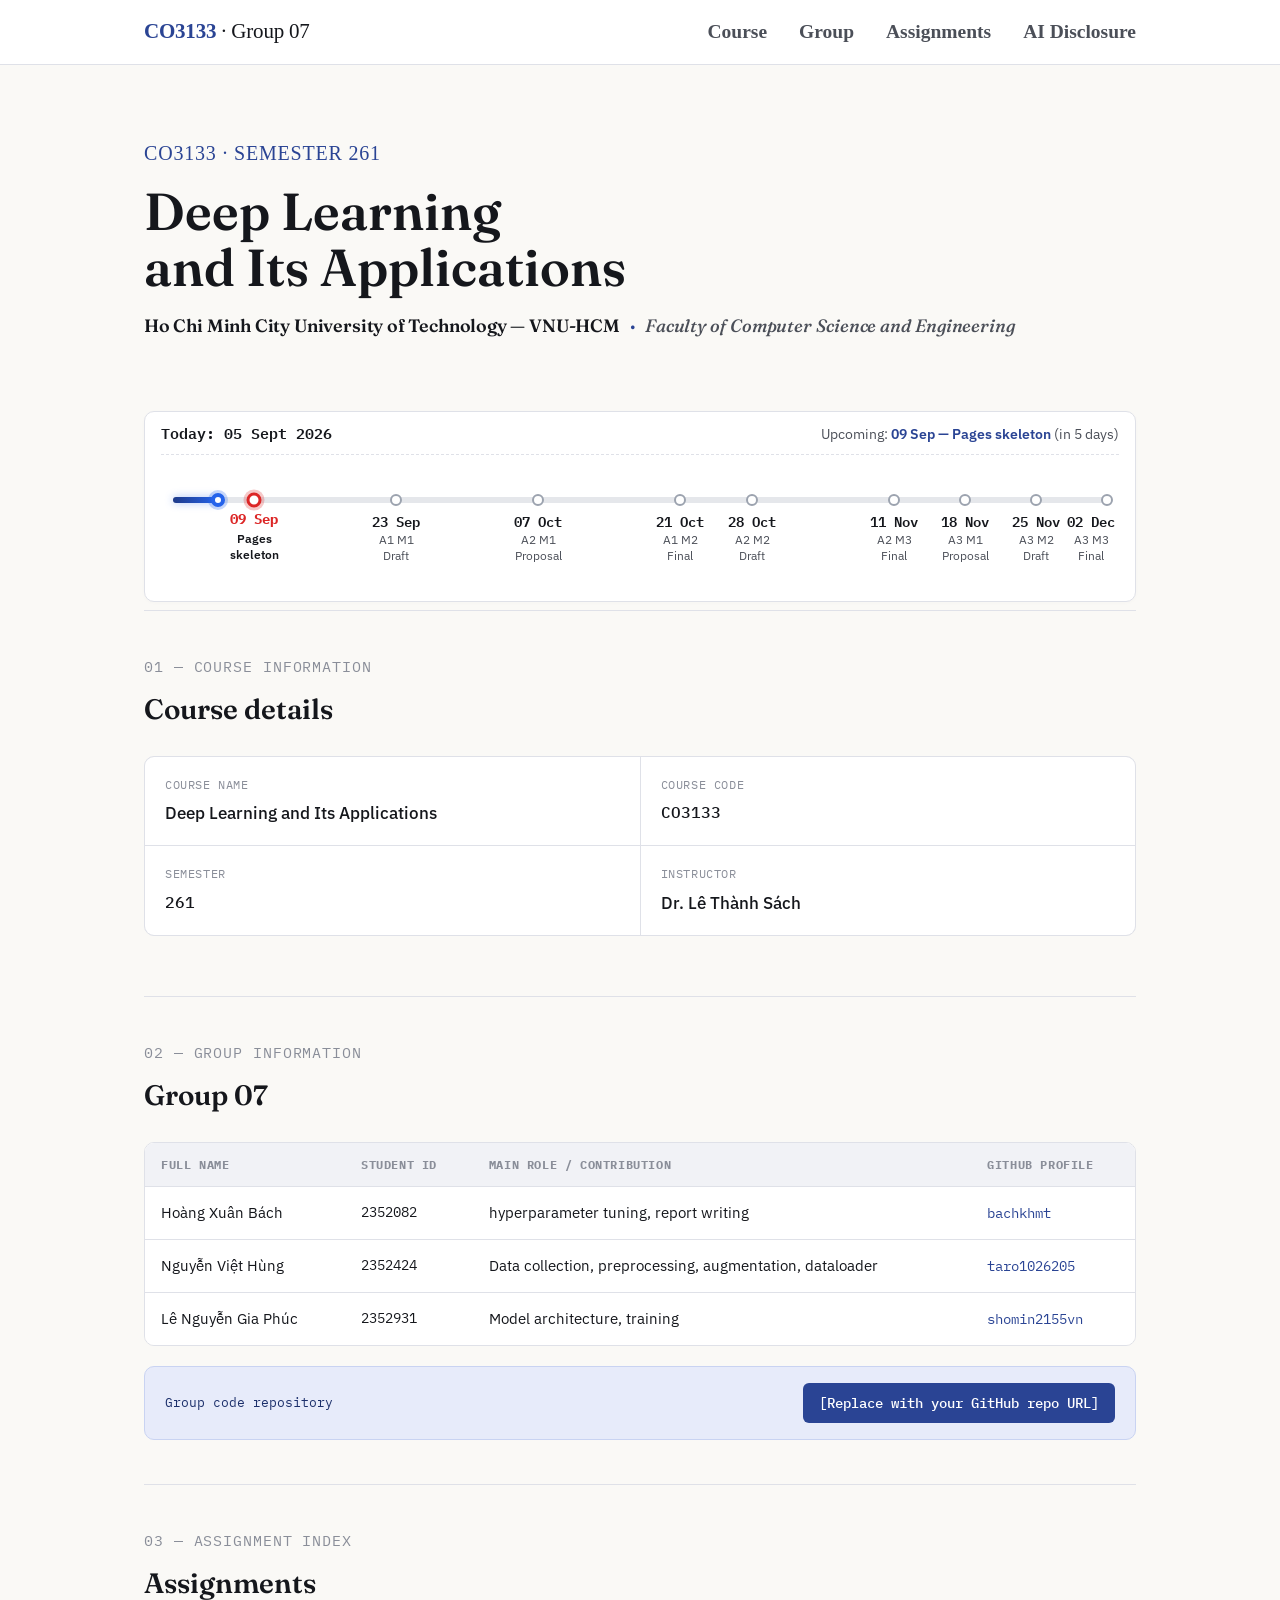
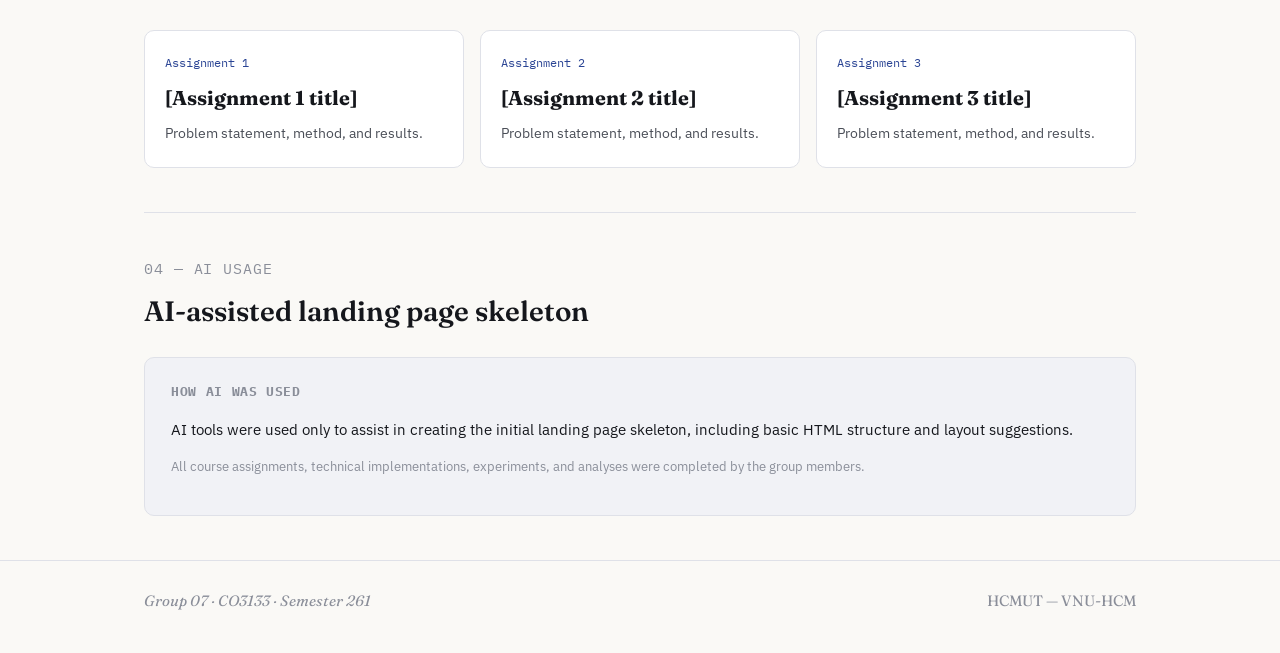
==== commit 793afa0a: "refactor landing page" ====
--- a/index.html
+++ b/index.html
@@ -32,39 +32,96 @@
         <span class="line">Faculty of Computer Science and Engineering</span>
       </p>
 
-      <svg class="node-divider" style="height: 92px;" viewBox="0 0 900 92" preserveAspectRatio="none" role="img" aria-label="Course milestones from September to December 2026">
-        <line x1="10" y1="16" x2="890" y2="16"></line>
-
-        <g class="milestone-node" transform="translate(10 16)">
-          <circle class="pulse" r="8"></circle><circle r="3.5"></circle>
-          <text y="34" text-anchor="start">09 Sep</text><text y="50" text-anchor="start">Pages skeleton</text>
-        </g>
-        <g class="milestone-node" transform="translate(120 16)">
-          <circle r="3.5"></circle><text y="34" text-anchor="middle">23 Sep</text><text y="50" text-anchor="middle">A1 M1 Draft</text>
-        </g>
-        <g class="milestone-node" transform="translate(230 16)">
-          <circle r="3.5"></circle><text y="34" text-anchor="middle">07 Oct</text><text y="50" text-anchor="middle">A2 M1 Proposal</text>
-        </g>
-        <g class="milestone-node" transform="translate(340 16)">
-          <circle r="3.5"></circle><text y="34" text-anchor="middle">21 Oct</text><text y="50" text-anchor="middle">A1 M2 Final</text>
-        </g>
-        <g class="milestone-node" transform="translate(450 16)">
-          <circle r="3.5"></circle><text y="34" text-anchor="middle">28 Oct</text><text y="50" text-anchor="middle">A2 M2 Draft</text>
-        </g>
-        <g class="milestone-node" transform="translate(560 16)">
-          <circle r="3.5"></circle><text y="34" text-anchor="middle">11 Nov</text><text y="50" text-anchor="middle">A2 M3 Final</text>
-        </g>
-        <g class="milestone-node" transform="translate(670 16)">
-          <circle r="3.5"></circle><text y="34" text-anchor="middle">18 Nov</text><text y="50" text-anchor="middle">A3 M1 Proposal</text>
-        </g>
-        <g class="milestone-node" transform="translate(780 16)">
-          <circle r="3.5"></circle><text y="34" text-anchor="middle">25 Nov</text><text y="50" text-anchor="middle">A3 M2 Draft</text>
-        </g>
-        <g class="milestone-node" transform="translate(890 16)">
-          <circle class="pulse" r="8"></circle><circle r="3.5"></circle>
-          <text y="34" text-anchor="end">02 Dec</text><text y="50" text-anchor="end">A3 M3 Final</text>
-        </g>
-      </svg>
+    </section>
+
+    <!-- Real-Time Interactive Timeline Card -->
+    <section class="timeline-card" aria-label="Course Schedule &amp; Real-Time Milestones">
+      <div class="timeline-status-bar">
+        <div class="live-indicator-group">
+          <span class="current-date-badge" id="current-date-display">Today: 05 Sep 2026</span>
+        </div>
+        <div class="countdown-group">
+          <span class="countdown-text" id="next-milestone-display">
+            Upcoming: <strong>09 Sep — Pages skeleton</strong> (in 4 days)
+          </span>
+        </div>
+      </div>
+
+      <div class="timeline-track-wrapper">
+        <div class="timeline-track-inner" id="timeline-track">
+          <div class="timeline-rail"></div>
+          <div class="timeline-progress-fill" id="timeline-progress-fill" style="width: 4.3%;"></div>
+
+          <div class="today-pin" id="today-marker-pin" style="left: 4.3%;">
+            <div class="today-pin-badge" id="today-marker-label">Today (05 Sep)</div>
+            <div class="today-pin-dot"></div>
+          </div>
+
+          <div class="milestone-node-item is-next" id="node-1" style="left: 8.7%;">
+            <div class="milestone-dot"></div>
+            <div class="milestone-label">
+              <span class="milestone-date">09 Sep</span>
+              <span class="milestone-title">Pages<br>skeleton</span>
+            </div>
+          </div>
+          <div class="milestone-node-item" id="node-2" style="left: 23.9%;">
+            <div class="milestone-dot"></div>
+            <div class="milestone-label">
+              <span class="milestone-date">23 Sep</span>
+              <span class="milestone-title">A1 M1<br>Draft</span>
+            </div>
+          </div>
+          <div class="milestone-node-item" id="node-3" style="left: 39.1%;">
+            <div class="milestone-dot"></div>
+            <div class="milestone-label">
+              <span class="milestone-date">07 Oct</span>
+              <span class="milestone-title">A2 M1<br>Proposal</span>
+            </div>
+          </div>
+          <div class="milestone-node-item" id="node-4" style="left: 54.3%;">
+            <div class="milestone-dot"></div>
+            <div class="milestone-label">
+              <span class="milestone-date">21 Oct</span>
+              <span class="milestone-title">A1 M2<br>Final</span>
+            </div>
+          </div>
+          <div class="milestone-node-item" id="node-5" style="left: 62.0%;">
+            <div class="milestone-dot"></div>
+            <div class="milestone-label">
+              <span class="milestone-date">28 Oct</span>
+              <span class="milestone-title">A2 M2<br>Draft</span>
+            </div>
+          </div>
+          <div class="milestone-node-item" id="node-6" style="left: 77.2%;">
+            <div class="milestone-dot"></div>
+            <div class="milestone-label">
+              <span class="milestone-date">11 Nov</span>
+              <span class="milestone-title">A2 M3<br>Final</span>
+            </div>
+          </div>
+          <div class="milestone-node-item" id="node-7" style="left: 84.8%;">
+            <div class="milestone-dot"></div>
+            <div class="milestone-label">
+              <span class="milestone-date">18 Nov</span>
+              <span class="milestone-title">A3 M1<br>Proposal</span>
+            </div>
+          </div>
+          <div class="milestone-node-item" id="node-8" style="left: 92.4%;">
+            <div class="milestone-dot"></div>
+            <div class="milestone-label">
+              <span class="milestone-date">25 Nov</span>
+              <span class="milestone-title">A3 M2<br>Draft</span>
+            </div>
+          </div>
+          <div class="milestone-node-item" id="node-9" style="left: 100%;">
+            <div class="milestone-dot"></div>
+            <div class="milestone-label" style="transform: translateX(-16px);">
+              <span class="milestone-date">02 Dec</span>
+              <span class="milestone-title">A3 M3<br>Final</span>
+            </div>
+          </div>
+        </div>
+      </div>
     </section>
 
     <section id="course">
@@ -179,10 +236,90 @@
 
 <footer>
   <div class="wrap" style="display:flex; justify-content:space-between; width:100%; flex-wrap:wrap; gap:8px;">
-    <span class="placeholder">Group [XX] · CO3133 · Semester 261</span>
+    <span class="placeholder">Group 07 · CO3133 · Semester 261</span>
     <span>HCMUT — VNU-HCM</span>
   </div>
 </footer>
 
+<script>
+  (function() {
+    const semesterStart = new Date('2026-09-01T00:00:00');
+    const semesterEnd = new Date('2026-12-02T23:59:59');
+
+    const milestones = [
+      { id: 'node-1', date: new Date('2026-09-09T23:59:59'), label: '09 Sep', title: 'Pages skeleton' },
+      { id: 'node-2', date: new Date('2026-09-23T23:59:59'), label: '23 Sep', title: 'A1 M1 Draft' },
+      { id: 'node-3', date: new Date('2026-10-07T23:59:59'), label: '07 Oct', title: 'A2 M1 Proposal' },
+      { id: 'node-4', date: new Date('2026-10-21T23:59:59'), label: '21 Oct', title: 'A1 M2 Final' },
+      { id: 'node-5', date: new Date('2026-10-28T23:59:59'), label: '28 Oct', title: 'A2 M2 Draft' },
+      { id: 'node-6', date: new Date('2026-11-11T23:59:59'), label: '11 Nov', title: 'A2 M3 Final' },
+      { id: 'node-7', date: new Date('2026-11-18T23:59:59'), label: '18 Nov', title: 'A3 M1 Proposal' },
+      { id: 'node-8', date: new Date('2026-11-25T23:59:59'), label: '25 Nov', title: 'A3 M2 Draft' },
+      { id: 'node-9', date: new Date('2026-12-02T23:59:59'), label: '02 Dec', title: 'A3 M3 Final' }
+    ];
+
+    function updateTimeline() {
+      let now = new Date();
+      if (now < semesterStart || now > semesterEnd) {
+        now = new Date('2026-09-05T10:43:00');
+      }
+
+      const options = { day: '2-digit', month: 'short', year: 'numeric' };
+      const dateStr = now.toLocaleDateString('en-GB', options);
+      const shortStr = now.toLocaleDateString('en-GB', { day: '2-digit', month: 'short' });
+
+      const dateDisplay = document.getElementById('current-date-display');
+      if (dateDisplay) dateDisplay.textContent = 'Today: ' + dateStr;
+
+      const markerLabel = document.getElementById('today-marker-label');
+      if (markerLabel) markerLabel.textContent = 'Today (' + shortStr + ')';
+
+      const totalDuration = semesterEnd.getTime() - semesterStart.getTime();
+      const elapsed = Math.max(0, Math.min(totalDuration, now.getTime() - semesterStart.getTime()));
+      const pct = (elapsed / totalDuration) * 100;
+      const pctFormatted = Math.max(1, Math.min(100, pct)).toFixed(1);
+
+      const progressFill = document.getElementById('timeline-progress-fill');
+      if (progressFill) progressFill.style.width = pctFormatted + '%';
+
+      const todayPin = document.getElementById('today-marker-pin');
+      if (todayPin) todayPin.style.left = pctFormatted + '%';
+
+      let nextMilestone = null;
+      let nextDays = 0;
+
+      milestones.forEach((m) => {
+        const nodeEl = document.getElementById(m.id);
+        if (!nodeEl) return;
+
+        nodeEl.classList.remove('is-past', 'is-next');
+
+        if (now > m.date) {
+          nodeEl.classList.add('is-past');
+        } else if (!nextMilestone && now <= m.date) {
+          nextMilestone = m;
+          nodeEl.classList.add('is-next');
+          const diffMs = m.date.getTime() - now.getTime();
+          nextDays = Math.ceil(diffMs / (1000 * 60 * 60 * 24));
+        }
+      });
+
+      const nextDisplay = document.getElementById('next-milestone-display');
+      if (nextDisplay && nextMilestone) {
+        const daysText = nextDays === 1 ? 'tomorrow' : nextDays === 0 ? 'today' : 'in ' + nextDays + ' days';
+        nextDisplay.innerHTML = 'Upcoming: <strong>' + nextMilestone.label + ' — ' + nextMilestone.title + '</strong> (' + daysText + ')';
+      } else if (nextDisplay && !nextMilestone) {
+        nextDisplay.innerHTML = 'Status: <strong>All semester milestones concluded</strong>';
+      }
+    }
+
+    if (document.readyState === 'loading') {
+      document.addEventListener('DOMContentLoaded', updateTimeline);
+    } else {
+      updateTimeline();
+    }
+  })();
+</script>
+
 </body>
-</html>
+</html>
--- a/style.css
+++ b/style.css
@@ -19,7 +19,7 @@
   --line: #dfe1e8;
   --mono-bg: #f1f2f6;
   --radius: 10px;
-  --max-w: 920px;
+  --max-w: 1040px;
 
   --font-display: 'Fraunces', Georgia, serif;
   --font-body: 'IBM Plex Sans', -apple-system, sans-serif;
@@ -64,20 +64,27 @@
   justify-content: space-between;
   height: 56px;
 }
+.topnav .wrap { height: 64px; }
 .topnav .brand {
-  font-family: var(--font-mono);
-  font-size: 13px;
-  letter-spacing: 0.02em;
+  font-family: 'Times New Roman', Times, serif;
+  font-size: 21px;
+  letter-spacing: -0.01em;
+  color: var(--ink);
+  text-decoration: none;
+  transition: color 0.15s ease;
+}
+.topnav .brand strong { color: var(--accent); font-weight: 700; }
+.topnav .brand:hover { color: var(--accent); }
+.topnav nav a {
+  font-family: 'Times New Roman', Times, serif;
+  font-size: 19.5px;
+  font-weight: 600;
   color: var(--ink-soft);
   text-decoration: none;
-}
-.topnav .brand strong { color: var(--ink); }
-.topnav nav a {
-  font-family: var(--font-mono);
-  font-size: 13px;
-  color: var(--ink-soft);
-  text-decoration: none;
-  margin-left: 20px;
+  margin-left: 28px;
+  padding: 6px 0;
+  border-bottom: 2.5px solid transparent;
+  transition: color 0.15s ease, border-color 0.15s ease;
 }
 .topnav nav a:hover, .topnav nav a:focus-visible { color: var(--accent); }
 
@@ -86,8 +93,8 @@
   padding: 72px 0 40px;
 }
 .eyebrow {
-  font-family: var(--font-mono);
-  font-size: 13px;
+  font-family: 'Times New Roman', Times, serif;
+  font-size: 20px;
   color: var(--accent);
   letter-spacing: 0.04em;
   text-transform: uppercase;
@@ -102,23 +109,216 @@
   color: var(--ink);
 }
 .institution {
-  font-size: 16px;
+  font-family: var(--font-display);
+  color: var(--ink);
+  font-size: clamp(15px, 1.4vw, 18px);
+  line-height: 1.45;
+  margin: 0;
+  display: flex;
+  flex-direction: row;
+  justify-content: flex-start;
+  align-items: center;
+  flex-wrap: wrap;
+  gap: 10px;
+  letter-spacing: -0.01em;
+}
+.institution .line:nth-of-type(1) {
+  font-family: var(--font-display);
+  font-weight: 600;
+  color: var(--ink);
+  letter-spacing: -0.01em;
+}
+.institution .line:nth-of-type(2) {
+  font-family: var(--font-display);
   color: var(--ink-soft);
-  margin: 0;
-  max-width: 46ch;
-}
-.institution .line { display: block; }
-
-/* ---------- Node divider (signature element) ---------- */
-.node-divider {
-  width: 100%;
-  height: 34px;
-  margin: 40px 0 8px;
-  display: block;
-}
-.node-divider circle { fill: var(--accent); }
-.node-divider line { stroke: var(--line); stroke-width: 1.5; }
-.node-divider .pulse { fill: var(--accent-soft); }
+  font-weight: 500;
+  font-style: italic;
+  letter-spacing: -0.005em;
+}
+.institution .line + .line::before {
+  content: "·";
+  margin-right: 10px;
+  color: var(--accent);
+  font-weight: 700;
+  font-style: normal;
+}
+
+/* ---------- Real-Time Interactive Timeline (from indexnew.html) ---------- */
+.timeline-card {
+  background: var(--paper);
+  border: 1px solid var(--line);
+  border-radius: 10px;
+  padding: 10px 16px 14px;
+  margin: 32px 0 8px;
+  box-shadow: 0 1px 4px rgba(0, 0, 0, 0.02);
+}
+.timeline-status-bar {
+  display: flex;
+  justify-content: space-between;
+  align-items: center;
+  flex-wrap: wrap;
+  gap: 10px;
+  margin-bottom: 12px;
+  padding-bottom: 8px;
+  border-bottom: 1px dashed var(--line);
+}
+.live-indicator-group {
+  display: flex;
+  align-items: center;
+  gap: 10px;
+}
+.current-date-badge {
+  font-family: var(--font-mono);
+  font-size: 15px;
+  font-weight: 600;
+  color: var(--ink);
+}
+.countdown-group {
+  display: flex;
+  align-items: center;
+  gap: 12px;
+  font-size: 14px;
+}
+.countdown-text {
+  color: var(--ink-soft);
+}
+.countdown-text strong {
+  color: var(--accent);
+  font-weight: 600;
+}
+.timeline-track-wrapper {
+  position: relative;
+  padding: 16px 12px 54px;
+  overflow-x: auto;
+}
+.timeline-track-inner {
+  position: relative;
+  min-width: 860px;
+  height: 50px;
+}
+.timeline-rail {
+  position: absolute;
+  top: 14px;
+  left: 0;
+  right: 0;
+  height: 6px;
+  background: #e5e7eb;
+  border-radius: 3px;
+}
+.timeline-progress-fill {
+  position: absolute;
+  top: 14px;
+  left: 0;
+  height: 6px;
+  background: linear-gradient(90deg, #1e3a8a, #2563eb);
+  border-radius: 3px;
+  width: 4.3%;
+  transition: width 0.4s ease;
+  box-shadow: 0 0 8px rgba(37, 99, 235, 0.4);
+}
+.today-pin {
+  position: absolute;
+  top: 17px;
+  transform: translate(-50%, -50%);
+  left: 4.3%;
+  display: flex;
+  flex-direction: column;
+  align-items: center;
+  z-index: 20;
+  transition: left 0.4s ease;
+  pointer-events: none;
+}
+.today-pin-badge {
+  display: none;
+}
+.today-pin-dot {
+  width: 14px;
+  height: 14px;
+  background: #ffffff;
+  border: 4px solid #2563eb;
+  border-radius: 50%;
+  box-shadow: 0 0 0 3px rgba(37, 99, 235, 0.25);
+}
+.milestone-node-item {
+  position: absolute;
+  top: 17px;
+  transform: translate(-50%, -50%);
+  display: flex;
+  flex-direction: column;
+  align-items: center;
+  cursor: default;
+  z-index: 10;
+}
+.milestone-dot {
+  width: 12px;
+  height: 12px;
+  background: var(--paper);
+  border: 2.5px solid #9ca3af;
+  border-radius: 50%;
+  transition: all 0.2s ease;
+}
+.milestone-node-item.is-past .milestone-dot {
+  background: #2563eb;
+  border-color: #1e3a8a;
+}
+.milestone-node-item.is-next .milestone-dot {
+  width: 15px;
+  height: 15px;
+  background: #ffffff;
+  border: 3.5px solid #dc2626;
+  box-shadow: 0 0 0 3px rgba(220, 38, 38, 0.25);
+  animation: pulse-red 2s infinite;
+}
+@keyframes pulse-red {
+  0% { box-shadow: 0 0 0 0 rgba(220, 38, 38, 0.5); }
+  70% { box-shadow: 0 0 0 8px rgba(220, 38, 38, 0); }
+  100% { box-shadow: 0 0 0 0 rgba(220, 38, 38, 0); }
+}
+.milestone-label {
+  position: absolute;
+  top: 18px;
+  display: flex;
+  flex-direction: column;
+  align-items: center;
+  text-align: center;
+  white-space: normal;
+  pointer-events: none;
+  width: max-content;
+  max-width: 84px;
+}
+.milestone-date {
+  font-family: var(--font-mono);
+  font-size: 13.5px;
+  font-weight: 600;
+  color: var(--ink);
+  white-space: nowrap;
+  line-height: 1.3;
+}
+.milestone-title {
+  font-size: 12px;
+  line-height: 1.35;
+  color: var(--ink-soft);
+  margin-top: 2px;
+  white-space: normal;
+  text-align: center;
+  word-break: normal;
+  overflow-wrap: break-word;
+  max-width: 84px;
+}
+.milestone-node-item.is-next .milestone-date {
+  color: #dc2626;
+  font-weight: 700;
+}
+.milestone-node-item.is-next .milestone-title {
+  color: #15171c;
+  font-weight: 600;
+}
+@media (max-width: 580px) {
+  .timeline-status-bar {
+    flex-direction: column;
+    align-items: flex-start;
+  }
+}
 
 /* ---------- Sections ---------- */
 section { padding: 44px 0; border-top: 1px solid var(--line); }
@@ -126,7 +326,7 @@
 
 .section-label {
   font-family: var(--font-mono);
-  font-size: 13px;
+  font-size: 15px;
   color: var(--ink-faint);
   text-transform: uppercase;
   letter-spacing: 0.06em;
@@ -322,8 +522,8 @@
 footer {
   border-top: 1px solid var(--line);
   padding: 28px 0 40px;
-  font-family: var(--font-mono);
-  font-size: 13px;
+  font-family: var(--font-display);
+  font-size: 15px;
   color: var(--ink-faint);
   display: flex;
   justify-content: space-between;
@@ -334,7 +534,7 @@
 /* ---------- Assignment stub page ---------- */
 .breadcrumb {
   font-family: var(--font-mono);
-  font-size: 13px;
+  font-size: 15px;
   color: var(--ink-faint);
   margin: 28px 0 0;
 }
@@ -346,4 +546,4 @@
   color: var(--ink-soft);
   font-size: 14px;
   background: var(--paper);
-}
+}
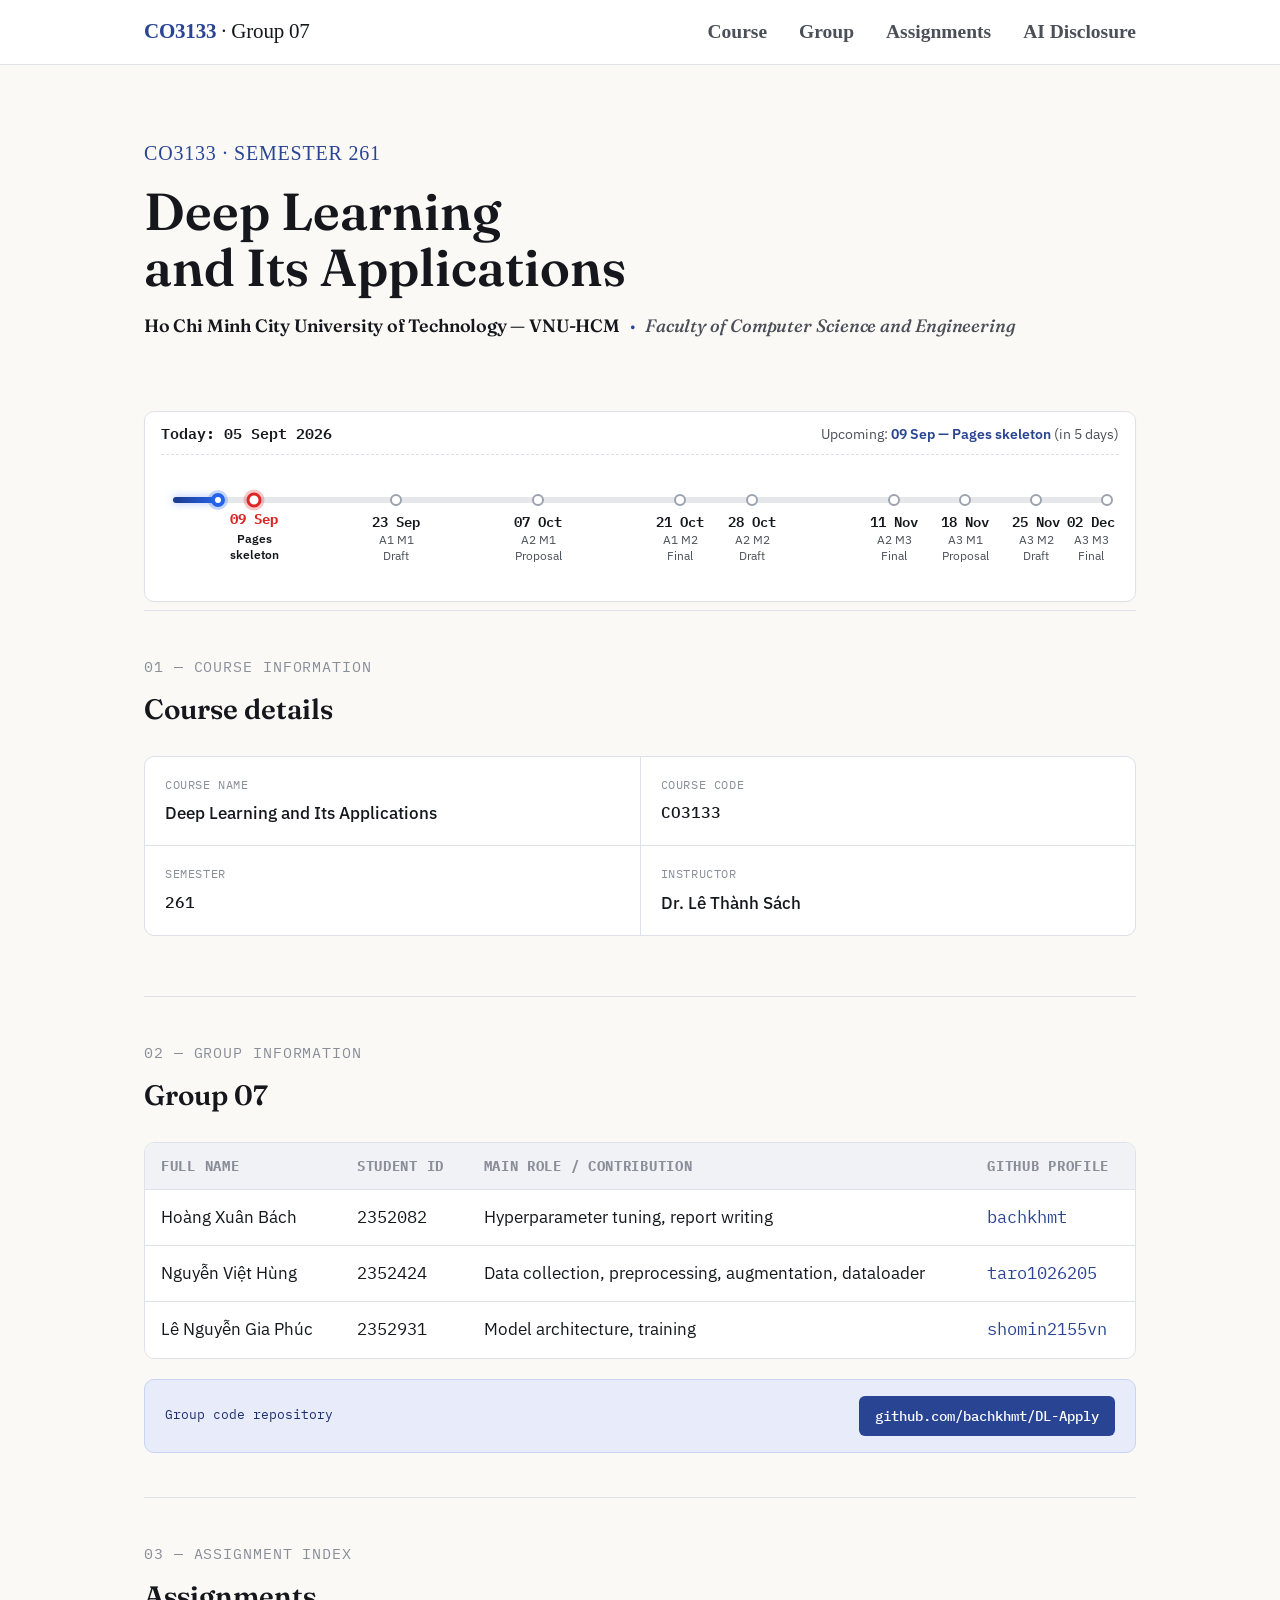
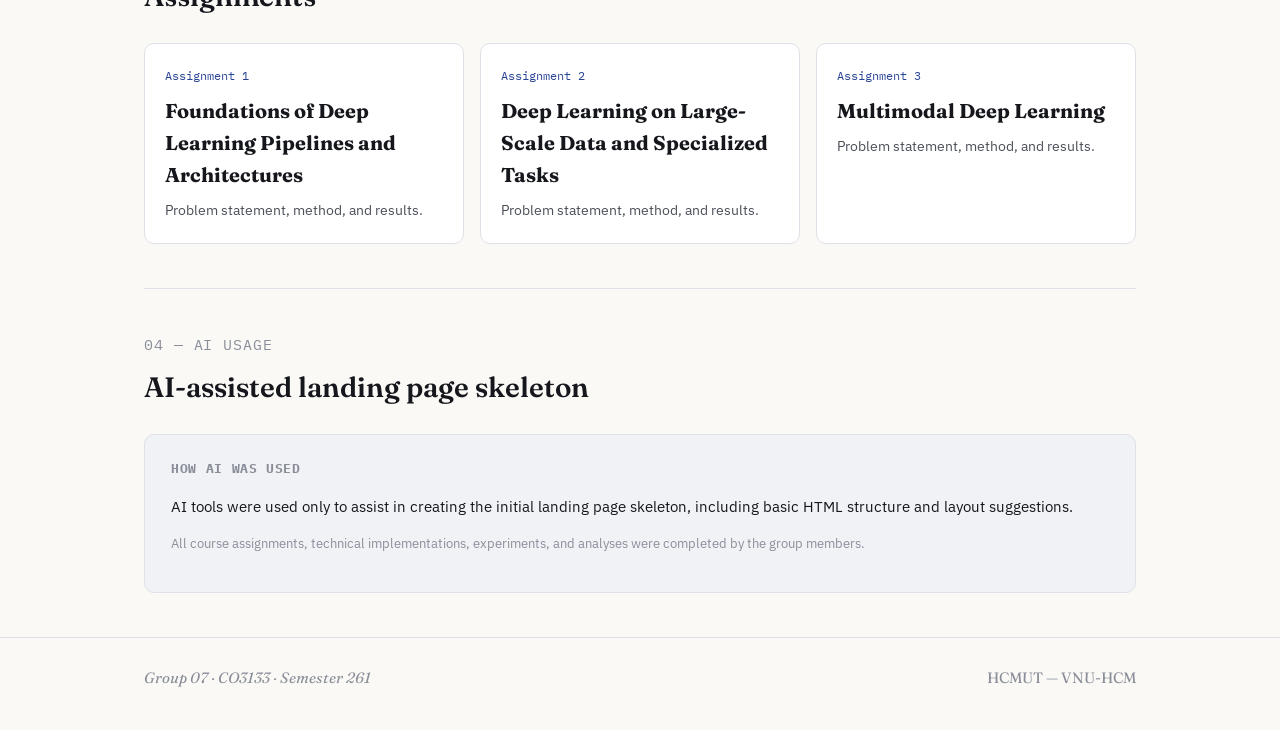
==== commit e5c5b03d: "docs: update assignment titles, group info, repo link and typography" ====
--- a/index.html
+++ b/index.html
@@ -165,7 +165,7 @@
             <tr>
               <td>Hoàng Xuân Bách</td>
               <td class="mono">2352082</td>
-              <td>hyperparameter tuning, report writing</td>
+              <td>Hyperparameter tuning, report writing</td>
               <td><a href="https://github.com/bachkhmt" target="_blank" rel="noopener">bachkhmt</a></td>
             </tr>
             <tr>
@@ -187,7 +187,7 @@
 
       <div class="repo-callout">
         <span class="label">Group code repository</span>
-        <a class="button" href="#" id="repo-link">[Replace with your GitHub repo URL]</a>
+        <a class="button" href="https://github.com/bachkhmt/DL-Apply" target="_blank" rel="noopener" id="repo-link">github.com/bachkhmt/DL-Apply</a>
       </div>
     </section>
 
@@ -197,17 +197,17 @@
       <div class="assign-grid">
         <a class="assign-card" href="assignment1.html">
           <p class="tag">Assignment 1</p>
-          <h3>[Assignment 1 title]</h3>
+          <h3>Foundations of Deep Learning Pipelines and Architectures</h3>
           <p>Problem statement, method, and results.</p>
         </a>
         <a class="assign-card" href="assignment2.html">
           <p class="tag">Assignment 2</p>
-          <h3>[Assignment 2 title]</h3>
+          <h3>Deep Learning on Large-Scale Data and Specialized Tasks</h3>
           <p>Problem statement, method, and results.</p>
         </a>
         <a class="assign-card" href="assignment3.html">
           <p class="tag">Assignment 3</p>
-          <h3>[Assignment 3 title]</h3>
+          <h3>Multimodal Deep Learning</h3>
           <p>Problem statement, method, and results.</p>
         </a>
       </div>
--- a/style.css
+++ b/style.css
@@ -143,6 +143,17 @@
   font-style: normal;
 }
 
+/* ---------- Node divider (signature element) ---------- */
+.node-divider {
+  width: 100%;
+  height: 34px;
+  margin: 24px 0 8px;
+  display: block;
+}
+.node-divider circle { fill: var(--accent); }
+.node-divider line { stroke: var(--line); stroke-width: 1.5; }
+.node-divider .pulse { fill: var(--accent-soft); }
+
 /* ---------- Real-Time Interactive Timeline (from indexnew.html) ---------- */
 .timeline-card {
   background: var(--paper);
@@ -408,7 +419,7 @@
 table.members th {
   text-align: left;
   font-family: var(--font-mono);
-  font-size: 12px;
+  font-size: 14px;
   text-transform: uppercase;
   letter-spacing: 0.05em;
   color: var(--ink-faint);
@@ -419,13 +430,13 @@
 table.members td {
   padding: 14px 16px;
   border-bottom: 1px solid var(--line);
-  font-size: 15px;
+  font-size: 17px;
   vertical-align: top;
 }
 table.members tr:last-child td { border-bottom: none; }
 table.members td.mono, table.members a {
   font-family: var(--font-mono);
-  font-size: 14px;
+  font-size: 17px;
 }
 table.members a { color: var(--accent); text-decoration: none; }
 table.members a:hover { text-decoration: underline; }
